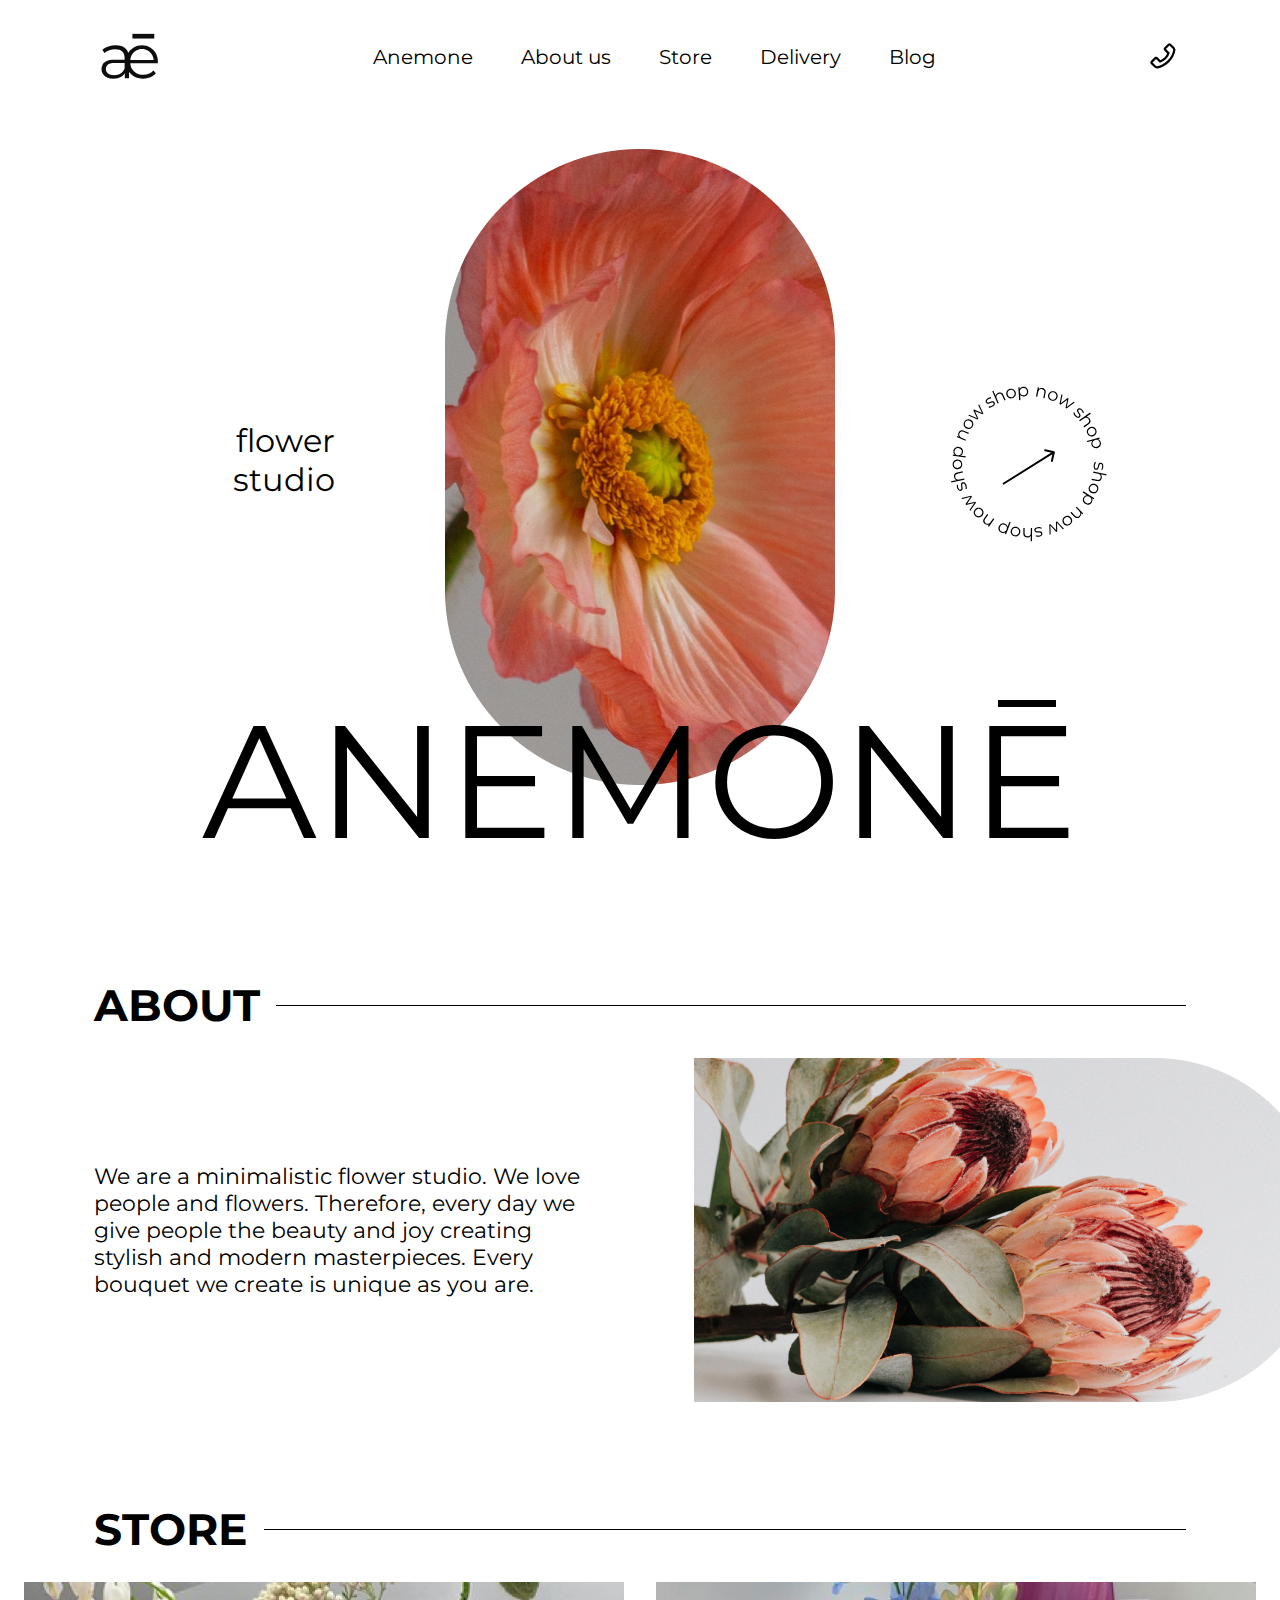
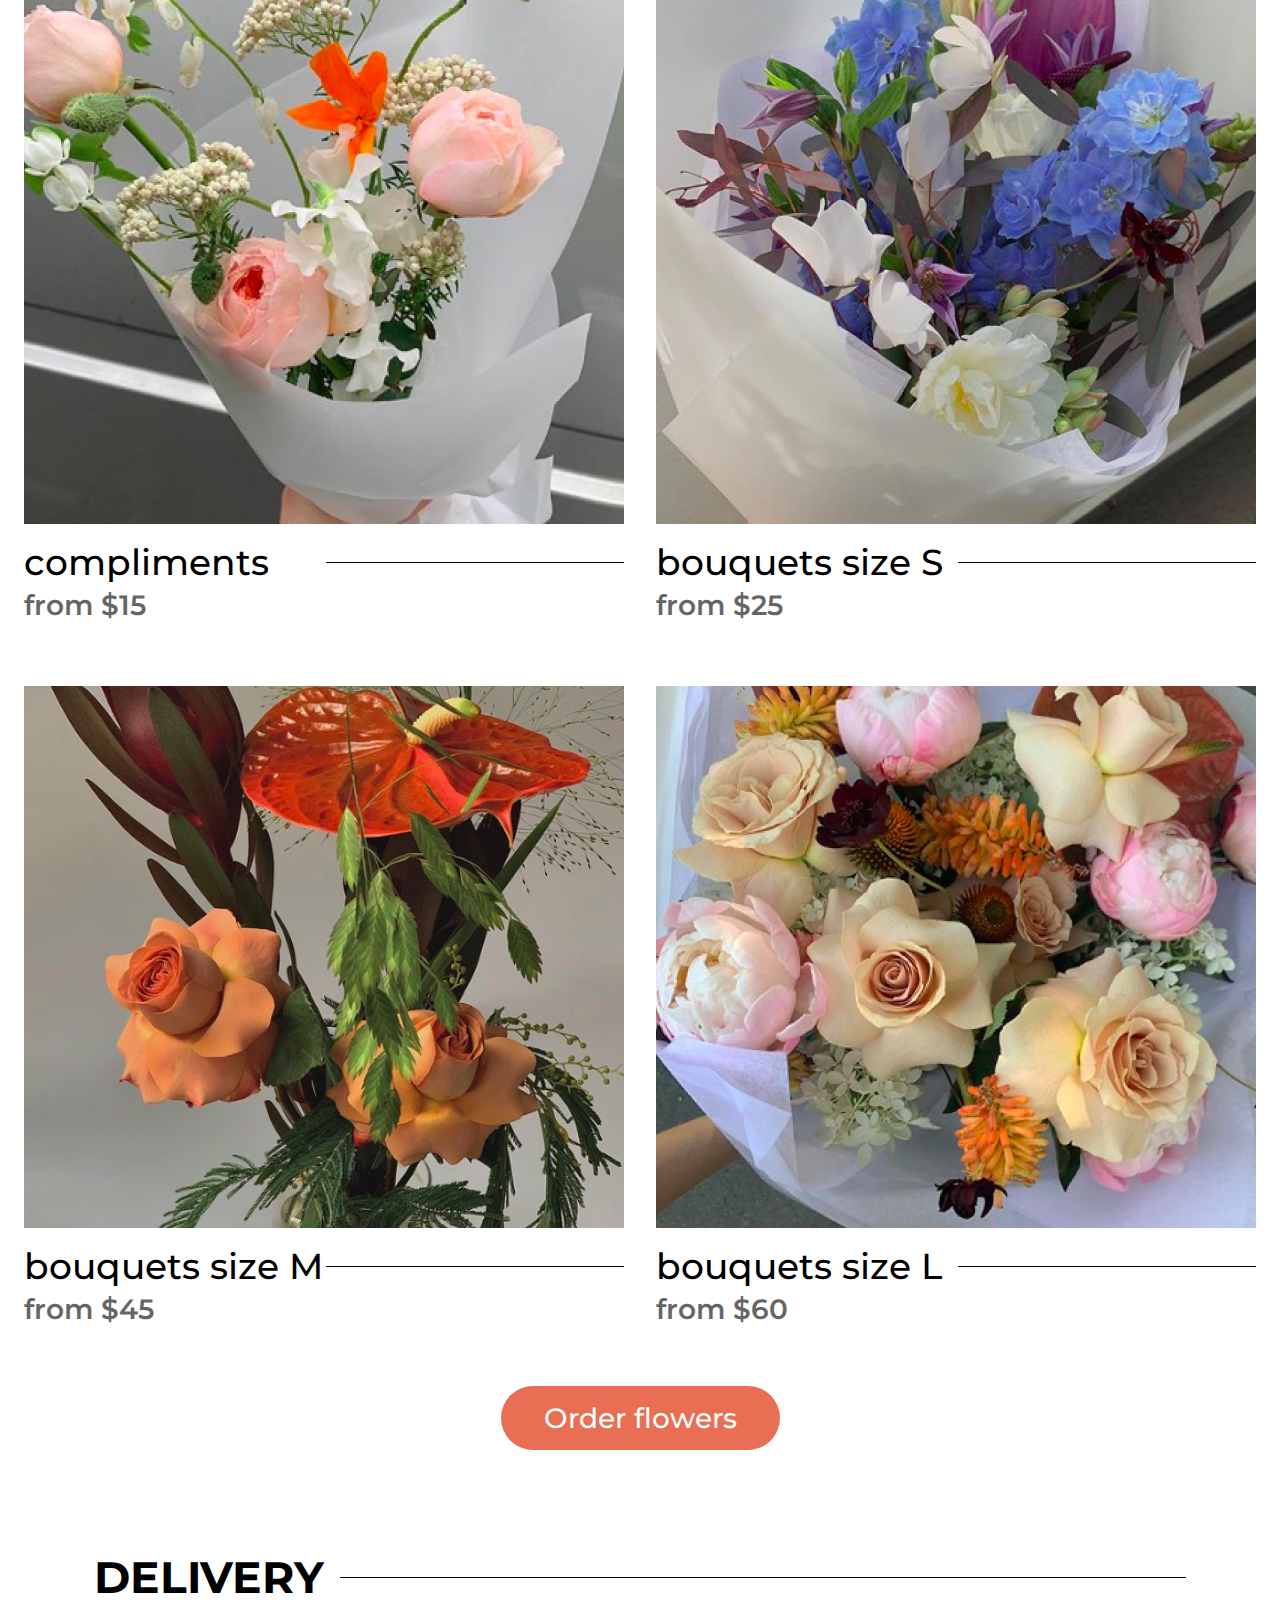
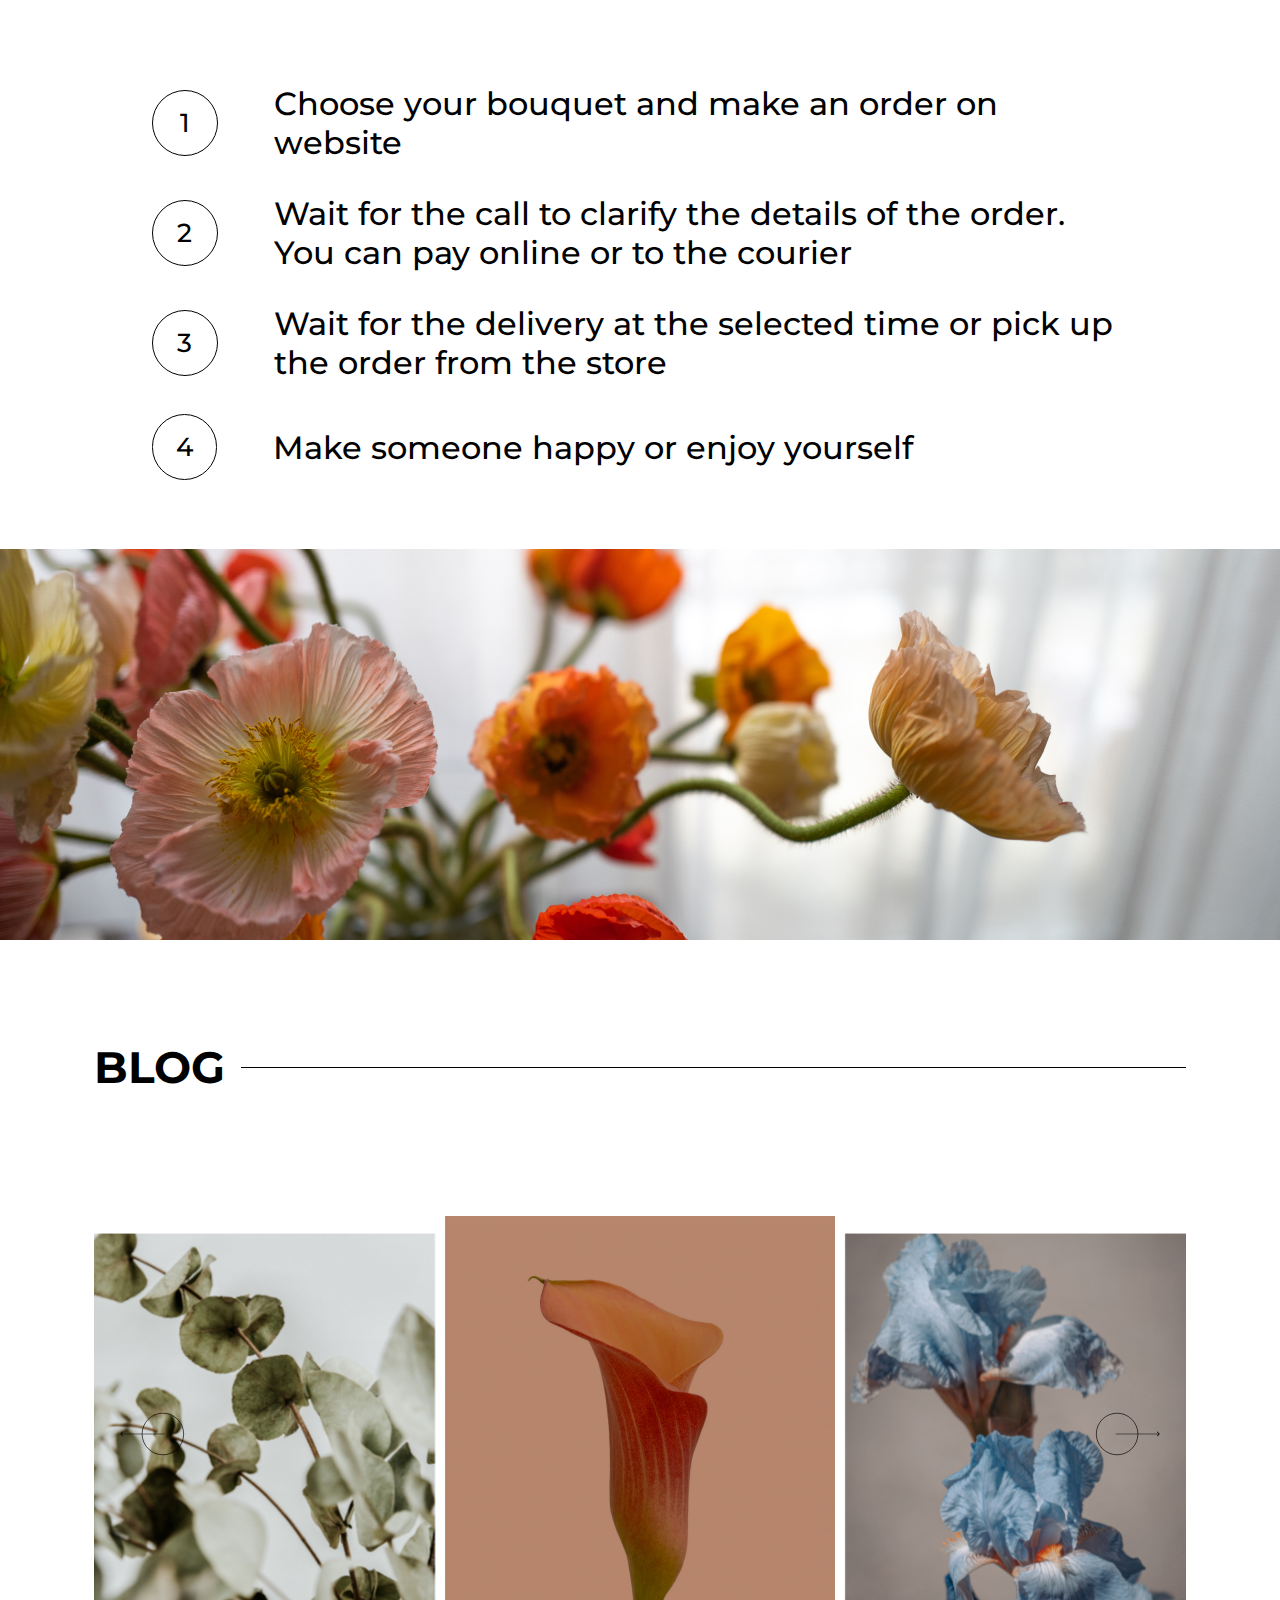
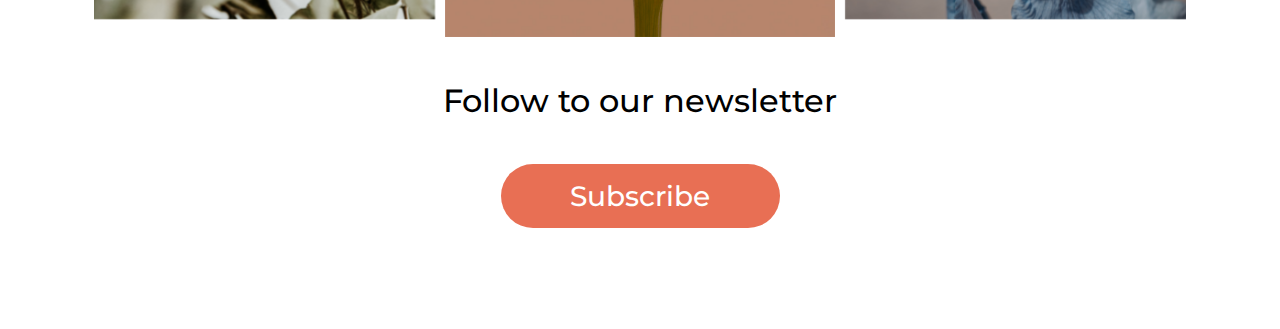
==== index.html @ 15aebacd "bootstrap" ====
<!DOCTYPE html>
<html lang="en">
<head>
    <meta charset="UTF-8">
    <meta name="viewport" content="width=device-width, initial-scale=1.0">
    
    <!-- Шрифти -->
    <link rel="preconnect" href="https://fonts.googleapis.com">
    <link rel="preconnect" href="https://fonts.gstatic.com" crossorigin>
    <link href="https://fonts.googleapis.com/css2?family=Inter:wght@100..900&family=Montserrat:wght@100..900&display=swap" rel="stylesheet">
    
    <!-- Bootstrap -->
    <link href="https://cdn.jsdelivr.net/npm/bootstrap@5.3.3/dist/css/bootstrap.min.css" rel="stylesheet" integrity="sha384-QWTKZyjpPEjISv5WaRU9OFeRpok6YctnYmDr5pNlyT2bRjXh0JMhjY6hW+ALEwIH" crossorigin="anonymous">
    
    <!-- swiper -->
    <link rel="stylesheet" href="https://cdn.jsdelivr.net/npm/swiper@11/swiper-bundle.min.css"/>

    <!-- css -->
    <link rel="stylesheet" href="./src/css/modern-normalize.css">
    <link rel="stylesheet" href="./src/css/style.css">
    
    <title>ANEMONE</title>
</head>
<body>
    <header class="header">
        <div class="container header__inner">
            <a class="logo" href="#">
                <svg class="logo__svg" version="1.1" xmlns="http://www.w3.org/2000/svg" width="72" height="57" viewBox="0 0 32 32">
                    <title>logo</title>
                    <path d="M13.081 28.274v-4.068l-0.105-0.666v-6.803c0-1.566-0.444-2.77-1.333-3.612-0.865-0.842-2.163-1.262-3.893-1.262-1.192 0-2.326 0.199-3.402 0.596s-1.987 0.924-2.735 1.578l-1.122-1.859c0.935-0.795 2.057-1.403 3.367-1.824 1.309-0.444 2.689-0.666 4.138-0.666 2.385 0 4.22 0.596 5.506 1.789 1.309 1.169 1.964 2.957 1.964 5.365v11.432h-2.385zM6.733 28.449c-1.379 0-2.583-0.222-3.612-0.666-1.005-0.468-1.777-1.099-2.315-1.894-0.538-0.818-0.807-1.753-0.807-2.805 0-0.959 0.222-1.824 0.666-2.595 0.468-0.795 1.216-1.426 2.244-1.894 1.052-0.491 2.455-0.736 4.208-0.736h6.347v1.859h-6.277c-1.777 0-3.016 0.316-3.717 0.947-0.678 0.631-1.017 1.414-1.017 2.35 0 1.052 0.409 1.894 1.227 2.525s1.964 0.947 3.437 0.947c1.403 0 2.607-0.316 3.612-0.947 1.029-0.655 1.777-1.59 2.244-2.805l0.561 1.718c-0.468 1.216-1.286 2.186-2.455 2.911-1.146 0.725-2.595 1.087-4.348 1.087z"></path>
                    <path d="M23.39 28.449c-1.917 0-3.6-0.397-5.050-1.192-1.45-0.818-2.583-1.929-3.402-3.332-0.818-1.426-1.227-3.051-1.227-4.875s0.386-3.437 1.157-4.839c0.795-1.403 1.87-2.502 3.226-3.296 1.379-0.818 2.922-1.227 4.629-1.227 1.73 0 3.261 0.397 4.594 1.192 1.356 0.771 2.42 1.87 3.191 3.296 0.771 1.403 1.157 3.028 1.157 4.875 0 0.117-0.012 0.245-0.035 0.386 0 0.117 0 0.245 0 0.386h-16.026v-1.859h14.694l-0.982 0.736c0-1.333-0.292-2.513-0.877-3.542-0.561-1.052-1.333-1.87-2.315-2.455s-2.116-0.877-3.402-0.877c-1.262 0-2.396 0.292-3.402 0.877s-1.788 1.403-2.35 2.455c-0.561 1.052-0.842 2.256-0.842 3.612v0.386c0 1.403 0.304 2.642 0.912 3.717 0.631 1.052 1.496 1.882 2.595 2.49 1.122 0.584 2.396 0.877 3.822 0.877 1.122 0 2.163-0.199 3.121-0.596 0.982-0.397 1.824-1.005 2.525-1.824l1.403 1.613c-0.818 0.982-1.847 1.73-3.086 2.244-1.216 0.514-2.56 0.771-4.033 0.771z"></path>
                    <path d="M29.633 5.918h-12.274v-2.63h12.274v2.63z"></path>
                </svg>   
            </a>
            <nav class="navigation">
                <ul class="menu">
                    <li class="menu__item">
                        <a class="menu__link" href="#anemone">Anemone</a>
                    </li>
                    <li class="menu__item">
                        <a class="menu__link" href="#about">About us</a>
                    </li>
                    <li class="menu__item">
                        <a class="menu__link" href="#store">Store</a>
                    </li>
                    <li class="menu__item">
                        <a class="menu__link" href="#delivery">Delivery</a>
                    </li>
                    <li class="menu__item">
                        <a class="menu__link" href="#blog">Blog</a>
                    </li>
                </ul>
            </nav>
            <button class="header__phone-link" id="open-contact-modal">
                <svg version="1.1" xmlns="http://www.w3.org/2000/svg" width="32" height="32" viewBox="0 0 32 32">
                    <title>tel</title>
                    <path d="M26.332 6.267l-3.347-3.344c-0.409-0.409-0.955-0.638-1.534-0.638s-1.125 0.226-1.534 0.638l-3.605 3.598c-0.409 0.409-0.638 0.958-0.638 1.537 0 0.581 0.226 1.125 0.638 1.537l2.816 2.819c-0.642 1.495-1.563 2.852-2.715 4-1.153 1.16-2.502 2.074-3.998 2.721l-2.816-2.819c-0.409-0.408-0.955-0.638-1.534-0.638-0.285-0.001-0.568 0.055-0.831 0.164s-0.502 0.271-0.703 0.473l-3.608 3.598c-0.409 0.408-0.638 0.958-0.638 1.537 0 0.581 0.226 1.125 0.638 1.537l3.344 3.344c0.698 0.698 1.659 1.097 2.646 1.097 0.204 0 0.402-0.016 0.603-0.050 4.161-0.685 8.291-2.9 11.625-6.232 3.331-3.337 5.544-7.466 6.235-11.63 0.198-1.182-0.198-2.398-1.047-3.249zM25.15 9.143c-0.613 3.705-2.605 7.401-5.607 10.402s-6.694 4.993-10.4 5.606c-0.465 0.078-0.943-0.078-1.282-0.415l-3.284-3.284 3.482-3.485 3.793 3.799 0.679-0.251c2.058-0.757 3.928-1.952 5.478-3.503s2.745-3.42 3.501-5.479l0.251-0.679-3.797-3.793 3.482-3.485 3.284 3.284c0.339 0.339 0.497 0.817 0.418 1.282z"></path>
                </svg>
            </button>
        </div>
    </header>
    
    <main class="main">
        <section class="hero" id="anemone">
            <div class="container hero__content">
                <div class="hero-bg-decoration">
                    <h3 class="hero-bg-decoration__subtitle">flower studio</h3>
                    <svg class="hero-bg-decoration__svg" version="1.1" xmlns="http://www.w3.org/2000/svg" width="166" height="166" viewBox="0 0 32 32">
                        <title>header__btn</title>
                        <path d="M21.177 14.541c0.024-0.104-0.041-0.207-0.144-0.231l-1.69-0.39c-0.104-0.024-0.207 0.041-0.231 0.144s0.041 0.207 0.144 0.231l1.503 0.347-0.347 1.503c-0.024 0.104 0.041 0.207 0.144 0.231s0.207-0.041 0.231-0.144l0.39-1.69zM11.283 20.79l9.809-6.129-0.204-0.327-9.809 6.129 0.204 0.327z"></path>
                        <path d="M28.663 17.119c0.009-0.15 0.038-0.291 0.087-0.422 0.052-0.131 0.112-0.233 0.181-0.306l0.188 0.122c-0.060 0.071-0.114 0.163-0.162 0.276-0.046 0.113-0.072 0.233-0.080 0.36-0.010 0.173 0.009 0.299 0.058 0.379 0.051 0.079 0.122 0.122 0.212 0.127 0.067 0.004 0.12-0.015 0.16-0.057 0.042-0.039 0.074-0.093 0.096-0.161 0.025-0.068 0.047-0.144 0.065-0.229s0.040-0.169 0.063-0.254c0.023-0.082 0.054-0.157 0.093-0.224 0.041-0.067 0.094-0.121 0.159-0.161 0.065-0.038 0.149-0.054 0.253-0.048 0.099 0.006 0.187 0.039 0.262 0.099s0.132 0.144 0.169 0.253c0.040 0.111 0.056 0.244 0.046 0.399-0.007 0.118-0.030 0.235-0.069 0.351-0.037 0.116-0.083 0.211-0.138 0.284l-0.191-0.119c0.060-0.078 0.104-0.162 0.133-0.253 0.031-0.091 0.049-0.183 0.054-0.275 0.009-0.164-0.012-0.287-0.066-0.369-0.051-0.079-0.12-0.122-0.208-0.127-0.069-0.004-0.125 0.014-0.166 0.053-0.042 0.042-0.076 0.096-0.103 0.164-0.025 0.070-0.047 0.147-0.066 0.229-0.019 0.085-0.041 0.168-0.067 0.25-0.024 0.084-0.055 0.16-0.093 0.227-0.037 0.070-0.087 0.124-0.152 0.162-0.063 0.040-0.144 0.058-0.243 0.052-0.106-0.006-0.197-0.042-0.272-0.106-0.073-0.062-0.128-0.151-0.165-0.267-0.035-0.113-0.048-0.25-0.039-0.409z"></path>
                        <path d="M30.209 19.497c-0.031 0.145-0.087 0.265-0.166 0.362-0.078 0.099-0.18 0.167-0.306 0.204-0.127 0.039-0.276 0.040-0.448 0.003l-1.035-0.222 0.052-0.241 1.011 0.217c0.188 0.040 0.339 0.023 0.455-0.051 0.117-0.072 0.194-0.193 0.23-0.362 0.027-0.127 0.025-0.243-0.007-0.349-0.030-0.103-0.088-0.192-0.174-0.264-0.084-0.070-0.194-0.12-0.33-0.149l-0.936-0.201 0.052-0.241 2.517 0.54-0.052 0.241-1.225-0.263 0.102-0.028c0.117 0.084 0.198 0.196 0.244 0.336 0.048 0.14 0.053 0.297 0.017 0.469z"></path>
                        <path d="M27.766 21.145c0.067-0.163 0.163-0.295 0.289-0.395 0.128-0.098 0.271-0.158 0.43-0.18 0.161-0.021 0.325 0.002 0.492 0.071 0.169 0.069 0.302 0.168 0.4 0.295s0.157 0.27 0.177 0.429c0.020 0.158-0.004 0.32-0.071 0.485-0.068 0.167-0.165 0.3-0.291 0.398-0.126 0.101-0.269 0.161-0.427 0.181-0.159 0.022-0.323-0.001-0.492-0.071-0.167-0.068-0.3-0.167-0.4-0.295-0.099-0.125-0.159-0.269-0.18-0.43-0.019-0.16 0.005-0.323 0.072-0.488zM27.969 21.228c-0.050 0.122-0.067 0.241-0.053 0.357 0.017 0.117 0.064 0.222 0.14 0.316 0.078 0.097 0.182 0.172 0.312 0.226 0.133 0.054 0.26 0.074 0.381 0.059 0.12-0.013 0.227-0.056 0.319-0.128 0.094-0.071 0.166-0.167 0.215-0.287s0.065-0.238 0.048-0.355c-0.015-0.116-0.060-0.222-0.136-0.318s-0.18-0.171-0.312-0.226c-0.131-0.054-0.258-0.073-0.381-0.059-0.121 0.015-0.229 0.059-0.323 0.13-0.092 0.072-0.162 0.167-0.21 0.285z"></path>
                        <path d="M26.715 23.19c0.084-0.133 0.19-0.234 0.319-0.303 0.131-0.068 0.274-0.098 0.43-0.090 0.157 0.011 0.32 0.070 0.488 0.176s0.29 0.227 0.366 0.362c0.078 0.137 0.113 0.278 0.106 0.424s-0.053 0.286-0.139 0.421c-0.093 0.147-0.209 0.257-0.348 0.33-0.139 0.077-0.289 0.11-0.45 0.102-0.159-0.008-0.316-0.060-0.471-0.158-0.157-0.099-0.272-0.218-0.348-0.359s-0.109-0.291-0.102-0.45c0.006-0.157 0.056-0.31 0.148-0.456zM26.662 22.045l2.11 1.331-0.126 0.2-0.464-0.293-0.295-0.215-0.33-0.167-1.027-0.648 0.132-0.208zM26.909 23.292c-0.069 0.11-0.106 0.223-0.112 0.34-0.003 0.118 0.024 0.231 0.082 0.339 0.060 0.109 0.149 0.201 0.269 0.276s0.24 0.116 0.362 0.122 0.236-0.018 0.341-0.072c0.105-0.054 0.192-0.136 0.261-0.245s0.106-0.224 0.111-0.344c0.003-0.118-0.024-0.231-0.082-0.339-0.059-0.106-0.148-0.196-0.268-0.272s-0.24-0.117-0.363-0.127c-0.122-0.006-0.236 0.018-0.341 0.072-0.104 0.057-0.191 0.141-0.26 0.25z"></path>
                        <path d="M25.988 26.966c-0.107 0.102-0.221 0.17-0.342 0.205-0.12 0.038-0.243 0.036-0.368-0.004-0.127-0.039-0.25-0.123-0.372-0.25l-0.729-0.767 0.178-0.17 0.712 0.749c0.132 0.139 0.267 0.21 0.404 0.214 0.137 0.007 0.269-0.050 0.395-0.169 0.094-0.089 0.158-0.187 0.191-0.292 0.034-0.102 0.036-0.208 0.006-0.317-0.030-0.105-0.093-0.208-0.188-0.309l-0.66-0.694 0.178-0.17 1.255 1.32-0.171 0.163-0.344-0.362 0.092 0.041c0.049 0.136 0.053 0.274 0.012 0.415-0.040 0.143-0.123 0.275-0.251 0.396z"></path>
                        <path d="M23.062 26.937c0.146-0.098 0.3-0.153 0.461-0.166 0.16-0.010 0.313 0.021 0.457 0.091 0.146 0.072 0.269 0.184 0.369 0.334 0.102 0.152 0.157 0.308 0.167 0.469s-0.021 0.312-0.093 0.454-0.182 0.263-0.33 0.362c-0.15 0.1-0.305 0.156-0.464 0.168-0.161 0.013-0.313-0.017-0.455-0.088-0.144-0.071-0.267-0.182-0.369-0.334-0.1-0.15-0.156-0.306-0.167-0.469-0.012-0.159 0.019-0.312 0.091-0.457 0.074-0.144 0.185-0.265 0.333-0.364zM23.183 27.119c-0.11 0.073-0.191 0.162-0.243 0.267-0.051 0.107-0.072 0.22-0.061 0.341 0.010 0.124 0.055 0.244 0.133 0.362 0.080 0.119 0.174 0.206 0.283 0.262 0.107 0.056 0.219 0.080 0.336 0.072 0.118-0.006 0.231-0.046 0.339-0.118s0.187-0.161 0.238-0.268c0.053-0.105 0.074-0.218 0.065-0.34s-0.053-0.242-0.133-0.362c-0.078-0.117-0.173-0.205-0.283-0.262-0.109-0.055-0.223-0.079-0.341-0.073-0.117 0.008-0.228 0.048-0.334 0.119z"></path>
                        <path d="M21.597 27.832l1.332 1.42-0.218 0.090-1.224-1.322 0.099-0.041 0.054 1.807-0.195 0.081-1.234-1.318 0.099-0.041 0.060 1.804-0.208 0.086-0.059-1.947 0.215-0.089 1.172 1.235-0.067 0.028-0.041-1.703 0.215-0.089z"></path>
                        <path d="M17.898 28.942c0.149-0.022 0.293-0.022 0.431-0.001 0.139 0.024 0.251 0.062 0.336 0.115l-0.082 0.209c-0.081-0.044-0.182-0.078-0.303-0.103-0.12-0.022-0.243-0.024-0.369-0.005-0.172 0.025-0.291 0.070-0.359 0.134-0.067 0.066-0.095 0.144-0.081 0.233 0.010 0.067 0.039 0.115 0.088 0.145 0.047 0.033 0.106 0.053 0.177 0.061 0.072 0.010 0.151 0.016 0.238 0.018s0.174 0.005 0.261 0.011c0.085 0.006 0.165 0.021 0.238 0.046 0.074 0.026 0.137 0.067 0.19 0.123 0.050 0.056 0.083 0.135 0.098 0.238 0.015 0.098 0 0.19-0.043 0.276s-0.115 0.158-0.213 0.217c-0.101 0.062-0.228 0.104-0.381 0.126-0.117 0.017-0.236 0.018-0.357 0.003-0.121-0.013-0.223-0.038-0.306-0.078l0.078-0.211c0.088 0.043 0.18 0.069 0.275 0.079 0.095 0.012 0.189 0.011 0.28-0.003 0.163-0.024 0.278-0.070 0.348-0.139 0.067-0.066 0.095-0.143 0.082-0.23-0.010-0.069-0.039-0.119-0.086-0.152-0.049-0.032-0.11-0.055-0.182-0.068-0.074-0.010-0.153-0.016-0.238-0.018-0.087-0.001-0.173-0.006-0.258-0.015-0.087-0.006-0.168-0.021-0.242-0.045-0.076-0.022-0.139-0.060-0.189-0.116-0.052-0.053-0.086-0.129-0.1-0.227-0.016-0.105 0.001-0.201 0.049-0.288 0.046-0.084 0.122-0.156 0.228-0.216 0.104-0.057 0.235-0.098 0.393-0.121z"></path>
                        <path d="M15.845 30.938c-0.148-0.001-0.277-0.031-0.388-0.090-0.113-0.056-0.2-0.143-0.262-0.259-0.064-0.116-0.095-0.262-0.094-0.438l0.008-1.058 0.246 0.002-0.008 1.034c-0.001 0.192 0.046 0.337 0.142 0.435 0.094 0.1 0.228 0.151 0.401 0.152 0.13 0.001 0.243-0.025 0.341-0.077 0.095-0.050 0.17-0.125 0.224-0.224 0.052-0.097 0.078-0.215 0.079-0.353l0.007-0.958 0.246 0.002-0.020 2.574-0.246-0.002 0.010-1.252 0.048 0.094c-0.059 0.131-0.152 0.234-0.28 0.306-0.128 0.075-0.28 0.112-0.455 0.111z"></path>
                        <path d="M13.76 28.885c0.173 0.032 0.322 0.099 0.446 0.201 0.122 0.105 0.21 0.232 0.265 0.384 0.054 0.153 0.065 0.319 0.033 0.496-0.033 0.18-0.102 0.331-0.206 0.453s-0.232 0.209-0.383 0.262c-0.151 0.052-0.314 0.063-0.489 0.031-0.177-0.033-0.327-0.1-0.45-0.202-0.125-0.103-0.213-0.229-0.266-0.38-0.055-0.151-0.066-0.317-0.033-0.496 0.032-0.178 0.101-0.328 0.206-0.453 0.102-0.122 0.23-0.211 0.384-0.265 0.153-0.052 0.317-0.062 0.492-0.030zM13.72 29.1c-0.13-0.024-0.25-0.016-0.36 0.022-0.111 0.041-0.204 0.108-0.28 0.203-0.079 0.096-0.131 0.214-0.156 0.353-0.026 0.141-0.019 0.269 0.021 0.385 0.038 0.115 0.101 0.21 0.191 0.285 0.089 0.077 0.198 0.128 0.325 0.151s0.247 0.014 0.358-0.026c0.111-0.039 0.205-0.105 0.283-0.199s0.13-0.211 0.156-0.352c0.025-0.139 0.018-0.267-0.021-0.385-0.040-0.115-0.105-0.212-0.194-0.29-0.090-0.075-0.197-0.124-0.322-0.147z"></path>
                        <path d="M11.543 28.277c0.147 0.055 0.268 0.138 0.363 0.249 0.094 0.114 0.152 0.248 0.176 0.402 0.021 0.156-0.003 0.327-0.072 0.514s-0.162 0.331-0.279 0.433c-0.118 0.104-0.249 0.168-0.393 0.191s-0.291 0.007-0.441-0.049c-0.163-0.060-0.294-0.151-0.395-0.272-0.104-0.12-0.168-0.259-0.192-0.419-0.025-0.157-0.006-0.322 0.057-0.493 0.064-0.174 0.158-0.312 0.28-0.414s0.262-0.167 0.419-0.192c0.155-0.026 0.314-0.009 0.477 0.051zM12.653 27.989l-0.868 2.339-0.221-0.082 0.191-0.514 0.149-0.333 0.095-0.357 0.422-1.139 0.231 0.086zM11.484 28.488c-0.121-0.045-0.24-0.058-0.355-0.040-0.116 0.021-0.221 0.071-0.315 0.15-0.094 0.081-0.166 0.188-0.215 0.32s-0.064 0.259-0.045 0.38 0.066 0.227 0.141 0.319c0.075 0.092 0.172 0.16 0.294 0.205s0.241 0.057 0.36 0.037c0.116-0.021 0.221-0.071 0.315-0.15 0.091-0.080 0.161-0.186 0.21-0.318s0.065-0.259 0.049-0.381c-0.019-0.121-0.066-0.227-0.141-0.319-0.077-0.090-0.177-0.158-0.298-0.203z"></path>
                        <path d="M7.697 28.335c-0.122-0.084-0.212-0.182-0.27-0.293-0.061-0.11-0.085-0.231-0.070-0.361 0.013-0.132 0.069-0.27 0.17-0.414l0.604-0.869 0.202 0.141-0.59 0.849c-0.109 0.158-0.152 0.304-0.128 0.439 0.021 0.136 0.103 0.253 0.246 0.352 0.106 0.074 0.215 0.117 0.325 0.128 0.107 0.012 0.211-0.007 0.311-0.059 0.097-0.051 0.185-0.133 0.265-0.247l0.546-0.787 0.202 0.141-1.039 1.496-0.194-0.135 0.285-0.41-0.022 0.099c-0.123 0.075-0.257 0.107-0.404 0.095-0.148-0.010-0.294-0.065-0.439-0.165z"></path>
                        <path d="M7.135 25.469c0.125 0.123 0.21 0.263 0.256 0.418 0.042 0.155 0.043 0.311 0.003 0.466-0.041 0.157-0.125 0.3-0.252 0.429-0.128 0.13-0.27 0.216-0.425 0.258s-0.31 0.042-0.464 0.001c-0.154-0.041-0.295-0.125-0.421-0.25-0.129-0.127-0.215-0.267-0.258-0.42-0.045-0.155-0.047-0.31-0.006-0.464 0.040-0.156 0.124-0.299 0.252-0.429 0.127-0.128 0.268-0.215 0.425-0.258 0.153-0.044 0.309-0.045 0.466-0.003 0.156 0.043 0.297 0.127 0.424 0.252zM6.982 25.624c-0.094-0.093-0.197-0.154-0.311-0.184-0.115-0.029-0.23-0.025-0.346 0.010-0.119 0.035-0.228 0.103-0.327 0.204-0.101 0.102-0.167 0.212-0.199 0.33-0.034 0.116-0.034 0.231-0.002 0.344 0.030 0.114 0.092 0.217 0.184 0.308s0.196 0.151 0.311 0.179c0.113 0.030 0.228 0.029 0.346-0.005s0.227-0.101 0.327-0.204c0.099-0.101 0.165-0.211 0.199-0.33 0.032-0.118 0.033-0.234 0.002-0.349-0.032-0.113-0.093-0.214-0.184-0.303z"></path>
                        <path d="M5.965 24.224l-1.116 1.595-0.133-0.195 1.043-1.469 0.061 0.089-1.757 0.424-0.119-0.175 1.037-1.478 0.061 0.089-1.753 0.43-0.127-0.186 1.894-0.458 0.131 0.192-0.967 1.401-0.041-0.060 1.659-0.39 0.131 0.192z"></path>
                        <path d="M4.116 20.836c0.052 0.141 0.082 0.281 0.090 0.422 0.005 0.141-0.009 0.259-0.043 0.353l-0.221-0.037c0.026-0.089 0.039-0.195 0.038-0.317-0.003-0.122-0.027-0.243-0.071-0.362-0.060-0.163-0.129-0.27-0.205-0.323-0.079-0.052-0.16-0.063-0.245-0.031-0.063 0.023-0.104 0.062-0.123 0.116-0.022 0.053-0.030 0.115-0.023 0.186 0.005 0.072 0.015 0.151 0.032 0.236s0.031 0.171 0.044 0.258c0.012 0.084 0.013 0.165 0.005 0.242-0.011 0.078-0.037 0.148-0.081 0.211-0.044 0.061-0.115 0.109-0.212 0.145-0.093 0.035-0.186 0.040-0.279 0.015s-0.179-0.079-0.257-0.164c-0.081-0.086-0.149-0.201-0.203-0.347-0.041-0.111-0.067-0.227-0.078-0.349-0.013-0.121-0.009-0.226 0.012-0.316l0.223 0.032c-0.024 0.095-0.031 0.19-0.020 0.285 0.008 0.096 0.029 0.187 0.061 0.274 0.057 0.154 0.126 0.258 0.208 0.312 0.079 0.052 0.159 0.063 0.242 0.033 0.065-0.024 0.109-0.063 0.131-0.115 0.022-0.055 0.031-0.119 0.029-0.192-0.005-0.075-0.016-0.153-0.032-0.236-0.017-0.085-0.030-0.17-0.039-0.256-0.012-0.087-0.014-0.168-0.006-0.246 0.005-0.079 0.030-0.148 0.074-0.209 0.041-0.062 0.108-0.11 0.202-0.145 0.1-0.037 0.197-0.041 0.292-0.012 0.092 0.028 0.178 0.087 0.259 0.178 0.078 0.090 0.144 0.209 0.2 0.359z"></path>
                        <path d="M1.749 19.281c-0.029-0.145-0.027-0.278 0.008-0.398 0.032-0.122 0.098-0.225 0.199-0.309 0.101-0.086 0.237-0.147 0.409-0.182l1.037-0.21 0.049 0.241-1.013 0.205c-0.188 0.038-0.32 0.114-0.396 0.229-0.079 0.113-0.101 0.254-0.066 0.424 0.026 0.127 0.074 0.233 0.146 0.317 0.069 0.083 0.157 0.141 0.265 0.173 0.105 0.031 0.226 0.032 0.362 0.005l0.939-0.19 0.049 0.242-2.523 0.511-0.049-0.242 1.228-0.249-0.082 0.066c-0.141-0.031-0.26-0.101-0.358-0.211-0.1-0.11-0.168-0.25-0.203-0.423z"></path>
                        <path d="M3.326 16.821c0.005 0.176-0.030 0.335-0.105 0.478-0.077 0.141-0.184 0.254-0.321 0.338-0.139 0.085-0.298 0.13-0.479 0.134-0.183 0.005-0.344-0.031-0.485-0.108s-0.253-0.184-0.335-0.321c-0.082-0.137-0.126-0.294-0.131-0.472-0.005-0.18 0.030-0.341 0.105-0.482 0.075-0.143 0.181-0.256 0.317-0.338 0.137-0.085 0.296-0.129 0.479-0.134 0.18-0.005 0.342 0.031 0.485 0.108 0.141 0.075 0.254 0.182 0.338 0.321 0.082 0.139 0.126 0.297 0.131 0.476zM3.108 16.827c-0.004-0.132-0.036-0.248-0.096-0.348-0.063-0.1-0.148-0.178-0.256-0.233-0.11-0.057-0.236-0.084-0.377-0.080-0.143 0.004-0.267 0.037-0.372 0.1-0.105 0.061-0.185 0.143-0.24 0.246-0.057 0.103-0.084 0.22-0.081 0.349s0.037 0.244 0.1 0.344c0.061 0.1 0.145 0.179 0.253 0.236s0.234 0.084 0.377 0.080c0.141-0.004 0.265-0.037 0.372-0.1 0.105-0.063 0.186-0.146 0.243-0.25 0.055-0.103 0.081-0.219 0.077-0.346z"></path>
                        <path d="M3.46 14.509c-0.023 0.156-0.079 0.291-0.169 0.407-0.092 0.115-0.211 0.2-0.357 0.256-0.148 0.053-0.321 0.065-0.517 0.036s-0.357-0.090-0.482-0.183c-0.127-0.093-0.216-0.208-0.268-0.345s-0.067-0.283-0.044-0.441c0.025-0.172 0.087-0.319 0.185-0.443 0.096-0.126 0.219-0.218 0.37-0.275 0.149-0.058 0.314-0.073 0.494-0.046 0.183 0.027 0.338 0.089 0.463 0.187s0.217 0.221 0.275 0.37c0.058 0.146 0.074 0.306 0.049 0.477zM3.972 15.535l-2.468-0.363 0.034-0.233 0.542 0.080 0.357 0.077 0.369 0.019 1.201 0.177-0.036 0.244zM3.242 14.494c0.019-0.128 0.007-0.247-0.035-0.356-0.045-0.109-0.115-0.202-0.212-0.277-0.099-0.075-0.218-0.123-0.358-0.144s-0.266-0.009-0.381 0.035c-0.114 0.044-0.208 0.112-0.283 0.204s-0.121 0.202-0.14 0.33c-0.019 0.128-0.006 0.248 0.038 0.36 0.045 0.109 0.115 0.202 0.212 0.277 0.097 0.073 0.215 0.119 0.355 0.14s0.267 0.010 0.383-0.031c0.114-0.044 0.208-0.112 0.283-0.204 0.072-0.095 0.118-0.206 0.137-0.334z"></path>
                        <path d="M2.613 10.728c0.058-0.136 0.135-0.244 0.231-0.324 0.095-0.083 0.208-0.13 0.339-0.143 0.132-0.015 0.279 0.012 0.441 0.081l0.975 0.412-0.096 0.227-0.952-0.403c-0.177-0.075-0.329-0.086-0.456-0.035-0.129 0.049-0.227 0.153-0.294 0.313-0.050 0.119-0.070 0.234-0.059 0.344 0.010 0.107 0.050 0.205 0.121 0.292 0.070 0.085 0.168 0.154 0.296 0.208l0.882 0.373-0.096 0.227-1.678-0.71 0.092-0.217 0.46 0.195-0.101-0.001c-0.099-0.105-0.158-0.23-0.176-0.376-0.021-0.147 0.003-0.301 0.072-0.463z"></path>
                        <path d="M5.302 9.592c-0.095 0.148-0.215 0.259-0.357 0.335-0.143 0.073-0.295 0.105-0.456 0.098-0.162-0.009-0.319-0.062-0.471-0.16-0.153-0.099-0.267-0.22-0.339-0.364s-0.104-0.295-0.095-0.454c0.009-0.159 0.062-0.314 0.159-0.463 0.098-0.152 0.218-0.264 0.359-0.338 0.143-0.076 0.294-0.109 0.453-0.1 0.161 0.007 0.318 0.061 0.471 0.16 0.152 0.098 0.265 0.219 0.339 0.364 0.074 0.141 0.106 0.293 0.098 0.456-0.011 0.161-0.064 0.317-0.161 0.466zM5.119 9.473c0.072-0.111 0.111-0.225 0.117-0.341 0.005-0.118-0.022-0.23-0.080-0.337-0.059-0.11-0.147-0.203-0.266-0.279-0.12-0.078-0.242-0.12-0.364-0.128-0.121-0.009-0.233 0.013-0.337 0.067-0.106 0.053-0.194 0.134-0.264 0.242s-0.108 0.222-0.113 0.34c-0.007 0.117 0.018 0.229 0.075 0.338s0.145 0.201 0.266 0.279c0.119 0.077 0.24 0.119 0.364 0.128 0.122 0.007 0.236-0.016 0.342-0.068 0.104-0.054 0.19-0.135 0.259-0.241z"></path>
                        <path d="M6.277 8.194l-1.788-0.77 0.164-0.17 1.65 0.723-0.075 0.077-0.771-1.635 0.147-0.152 1.657 0.716-0.075 0.077-0.776-1.63 0.157-0.162 0.832 1.761-0.161 0.167-1.568-0.663 0.051-0.052 0.718 1.545-0.161 0.167z"></path>
                        <path d="M9.187 5.707c-0.127 0.080-0.259 0.139-0.394 0.175-0.137 0.034-0.255 0.045-0.354 0.031l-0.010-0.224c0.092 0.007 0.198-0.002 0.318-0.029 0.119-0.028 0.232-0.077 0.34-0.145 0.147-0.093 0.238-0.182 0.274-0.267 0.035-0.088 0.028-0.17-0.020-0.246-0.036-0.057-0.082-0.089-0.139-0.097-0.056-0.011-0.119-0.006-0.187 0.016-0.070 0.019-0.145 0.046-0.224 0.080s-0.161 0.066-0.243 0.096c-0.080 0.029-0.159 0.047-0.236 0.055-0.078 0.006-0.153-0.006-0.223-0.035-0.069-0.031-0.131-0.090-0.186-0.178-0.053-0.084-0.077-0.174-0.072-0.27s0.041-0.191 0.107-0.285c0.067-0.097 0.166-0.187 0.298-0.27 0.1-0.063 0.208-0.112 0.325-0.148 0.116-0.038 0.22-0.055 0.311-0.053l0.015 0.225c-0.098-0.004-0.192 0.009-0.283 0.039-0.092 0.028-0.177 0.066-0.255 0.116-0.139 0.088-0.226 0.177-0.262 0.268-0.035 0.088-0.029 0.169 0.018 0.243 0.037 0.059 0.084 0.094 0.14 0.105 0.058 0.010 0.123 0.006 0.194-0.011 0.072-0.021 0.147-0.047 0.224-0.080 0.080-0.034 0.16-0.064 0.242-0.091 0.082-0.030 0.162-0.049 0.239-0.057 0.078-0.011 0.151-0.001 0.22 0.030 0.069 0.027 0.13 0.083 0.184 0.167 0.057 0.090 0.081 0.184 0.072 0.283-0.008 0.095-0.048 0.192-0.121 0.29-0.072 0.094-0.175 0.184-0.31 0.269z"></path>
                        <path d="M10.256 3.046c0.136-0.059 0.266-0.083 0.391-0.074 0.126 0.006 0.241 0.050 0.344 0.131 0.105 0.080 0.193 0.201 0.263 0.363l0.42 0.972-0.226 0.098-0.41-0.949c-0.076-0.176-0.178-0.29-0.306-0.34-0.127-0.054-0.269-0.046-0.429 0.023-0.119 0.051-0.212 0.121-0.281 0.208-0.067 0.084-0.105 0.183-0.114 0.295-0.008 0.109 0.015 0.228 0.070 0.355l0.38 0.879-0.226 0.098-1.021-2.364 0.226-0.098 0.497 1.15-0.082-0.067c0.001-0.144 0.045-0.275 0.132-0.394 0.087-0.121 0.211-0.216 0.372-0.285z"></path>
                        <path d="M12.951 4.092c-0.171 0.041-0.334 0.039-0.49-0.004-0.154-0.047-0.286-0.128-0.397-0.244-0.112-0.118-0.188-0.265-0.23-0.441-0.042-0.178-0.040-0.344 0.006-0.497s0.128-0.285 0.245-0.394c0.117-0.109 0.262-0.184 0.435-0.225 0.176-0.042 0.34-0.041 0.493 0.004 0.155 0.044 0.288 0.124 0.396 0.241 0.111 0.116 0.188 0.263 0.23 0.441 0.042 0.176 0.040 0.341-0.006 0.497-0.044 0.153-0.126 0.286-0.244 0.397-0.119 0.109-0.265 0.185-0.438 0.226zM12.9 3.88c0.128-0.031 0.235-0.086 0.321-0.166 0.085-0.082 0.143-0.182 0.175-0.299 0.033-0.12 0.034-0.248 0.001-0.385-0.033-0.139-0.092-0.254-0.175-0.344-0.081-0.090-0.178-0.151-0.29-0.184-0.113-0.035-0.232-0.037-0.358-0.007s-0.232 0.086-0.317 0.168c-0.086 0.080-0.145 0.179-0.179 0.296s-0.034 0.246-0.001 0.385c0.033 0.137 0.091 0.252 0.175 0.344 0.083 0.090 0.181 0.152 0.294 0.187 0.112 0.033 0.231 0.034 0.354 0.005z"></path>
                        <path d="M15.192 3.749c-0.157 0.010-0.301-0.017-0.433-0.081-0.132-0.066-0.24-0.165-0.324-0.296-0.082-0.134-0.13-0.3-0.142-0.499s0.014-0.368 0.080-0.509c0.065-0.143 0.159-0.254 0.282-0.334s0.264-0.124 0.423-0.134c0.173-0.011 0.33 0.019 0.471 0.089 0.143 0.068 0.258 0.169 0.346 0.305 0.087 0.134 0.136 0.292 0.147 0.474 0.011 0.185-0.018 0.349-0.088 0.492s-0.172 0.259-0.305 0.346c-0.131 0.087-0.284 0.136-0.457 0.146zM14.294 4.461l-0.154-2.49 0.236-0.015 0.034 0.547-0.002 0.365 0.057 0.365 0.075 1.212-0.246 0.015zM15.161 3.532c0.129-0.008 0.243-0.044 0.341-0.108 0.098-0.066 0.174-0.154 0.227-0.264 0.053-0.112 0.076-0.239 0.067-0.38s-0.046-0.263-0.113-0.365c-0.067-0.103-0.153-0.181-0.258-0.234s-0.223-0.077-0.352-0.069c-0.129 0.008-0.244 0.045-0.344 0.112-0.098 0.066-0.174 0.154-0.227 0.264-0.051 0.11-0.072 0.235-0.064 0.376s0.045 0.264 0.11 0.369c0.067 0.103 0.153 0.181 0.258 0.234 0.107 0.051 0.226 0.073 0.355 0.065z"></path>
                        <path d="M18.801 2.137c0.145 0.028 0.267 0.081 0.365 0.159 0.101 0.076 0.171 0.177 0.21 0.302 0.041 0.126 0.046 0.275 0.012 0.448l-0.202 1.039-0.242-0.047 0.198-1.015c0.037-0.188 0.017-0.34-0.060-0.454-0.074-0.116-0.196-0.19-0.367-0.223-0.127-0.025-0.244-0.020-0.349 0.013-0.103 0.032-0.19 0.091-0.261 0.179-0.069 0.086-0.116 0.197-0.143 0.333l-0.183 0.94-0.242-0.047 0.348-1.788 0.232 0.045-0.096 0.49-0.020-0.099c0.082-0.118 0.192-0.202 0.331-0.25 0.14-0.051 0.296-0.059 0.468-0.026z"></path>
                        <path d="M20.456 4.527c-0.164-0.063-0.298-0.156-0.402-0.28-0.101-0.125-0.164-0.267-0.19-0.426-0.025-0.161-0.005-0.325 0.060-0.494 0.065-0.171 0.161-0.306 0.286-0.407s0.267-0.163 0.424-0.186c0.158-0.024 0.32-0.004 0.486 0.060 0.168 0.065 0.303 0.159 0.405 0.282 0.104 0.124 0.167 0.265 0.191 0.423 0.026 0.159 0.006 0.323-0.060 0.494-0.065 0.168-0.16 0.304-0.286 0.407-0.123 0.101-0.265 0.165-0.426 0.19-0.16 0.023-0.323 0.002-0.489-0.061zM20.535 4.323c0.123 0.047 0.242 0.062 0.358 0.045 0.117-0.020 0.221-0.069 0.313-0.147 0.095-0.080 0.168-0.186 0.219-0.318 0.051-0.134 0.068-0.261 0.050-0.382-0.016-0.12-0.061-0.225-0.135-0.316-0.073-0.093-0.171-0.162-0.292-0.209s-0.24-0.060-0.356-0.040c-0.116 0.018-0.221 0.065-0.315 0.143s-0.167 0.184-0.218 0.318c-0.051 0.132-0.067 0.259-0.050 0.382 0.018 0.121 0.064 0.228 0.137 0.32 0.074 0.090 0.171 0.158 0.29 0.204z"></path>
                        <path d="M22.066 5.214l0.391-1.907 0.2 0.126-0.374 1.762-0.091-0.057 1.445-1.086 0.179 0.113-0.365 1.768-0.091-0.057 1.439-1.090 0.191 0.12-1.556 1.172-0.197-0.124 0.332-1.67 0.062 0.039-1.368 1.016-0.197-0.124z"></path>
                        <path d="M25.095 7.565c-0.104-0.108-0.188-0.225-0.251-0.351-0.061-0.127-0.095-0.241-0.102-0.34l0.217-0.055c0.012 0.092 0.042 0.194 0.093 0.306 0.052 0.111 0.122 0.212 0.21 0.303 0.12 0.125 0.226 0.196 0.318 0.214 0.093 0.016 0.172-0.007 0.237-0.069 0.048-0.047 0.070-0.098 0.067-0.156-0.001-0.057-0.018-0.117-0.053-0.18-0.033-0.064-0.075-0.132-0.124-0.203s-0.097-0.144-0.143-0.219c-0.044-0.073-0.078-0.146-0.101-0.22-0.022-0.076-0.025-0.151-0.011-0.226 0.016-0.073 0.061-0.146 0.136-0.218 0.072-0.069 0.155-0.111 0.25-0.125s0.195 0.001 0.301 0.047c0.109 0.046 0.217 0.125 0.324 0.237 0.082 0.085 0.152 0.181 0.211 0.288 0.060 0.106 0.099 0.204 0.115 0.294l-0.217 0.060c-0.016-0.097-0.048-0.187-0.096-0.269-0.046-0.084-0.101-0.16-0.165-0.226-0.114-0.118-0.219-0.186-0.315-0.202-0.093-0.016-0.171 0.006-0.234 0.067-0.050 0.048-0.075 0.101-0.074 0.158 0.002 0.059 0.019 0.121 0.051 0.187 0.035 0.066 0.076 0.134 0.124 0.203 0.050 0.071 0.096 0.144 0.138 0.218 0.046 0.074 0.081 0.149 0.104 0.223 0.027 0.074 0.032 0.148 0.016 0.221-0.013 0.073-0.055 0.145-0.126 0.214-0.077 0.074-0.164 0.116-0.263 0.128-0.095 0.011-0.198-0.008-0.308-0.060-0.107-0.051-0.216-0.134-0.327-0.249z"></path>
                        <path d="M27.897 8.046c0.085 0.121 0.136 0.243 0.153 0.368 0.020 0.125 0.001 0.246-0.058 0.363-0.057 0.12-0.157 0.23-0.301 0.331l-0.865 0.61-0.142-0.201 0.845-0.596c0.157-0.111 0.247-0.234 0.27-0.369 0.027-0.135-0.010-0.273-0.11-0.415-0.075-0.106-0.162-0.183-0.261-0.232-0.096-0.048-0.2-0.065-0.312-0.051-0.109 0.014-0.22 0.062-0.333 0.142l-0.783 0.552-0.142-0.201 2.104-1.484 0.142 0.201-1.024 0.722 0.049-0.094c0.141-0.029 0.279-0.012 0.413 0.049 0.136 0.060 0.254 0.162 0.355 0.305z"></path>
                        <path d="M27.442 10.925c-0.075-0.159-0.107-0.319-0.096-0.48 0.014-0.16 0.066-0.306 0.157-0.439 0.093-0.133 0.221-0.239 0.384-0.316 0.165-0.078 0.328-0.11 0.488-0.096s0.305 0.067 0.436 0.159 0.234 0.218 0.31 0.38c0.077 0.163 0.11 0.324 0.098 0.483-0.011 0.161-0.062 0.307-0.154 0.437-0.091 0.132-0.219 0.238-0.384 0.316-0.163 0.077-0.326 0.109-0.488 0.096-0.159-0.012-0.305-0.064-0.439-0.157-0.131-0.094-0.235-0.222-0.311-0.383zM27.64 10.832c0.056 0.119 0.132 0.213 0.228 0.28 0.098 0.066 0.207 0.103 0.328 0.11 0.124 0.008 0.25-0.018 0.377-0.078 0.13-0.061 0.23-0.142 0.3-0.242 0.072-0.098 0.112-0.205 0.12-0.322 0.011-0.118-0.011-0.235-0.067-0.352s-0.132-0.209-0.23-0.275c-0.096-0.067-0.205-0.105-0.327-0.114s-0.248 0.017-0.377 0.078c-0.128 0.060-0.228 0.141-0.3 0.242-0.071 0.1-0.111 0.209-0.122 0.326-0.009 0.117 0.014 0.233 0.068 0.348z"></path>
                        <path d="M28.235 13.050c-0.042-0.152-0.045-0.298-0.009-0.44 0.038-0.142 0.112-0.268 0.223-0.378 0.114-0.108 0.267-0.189 0.459-0.241s0.363-0.062 0.515-0.026c0.153 0.035 0.282 0.104 0.384 0.207s0.176 0.232 0.218 0.386c0.046 0.167 0.049 0.327 0.010 0.48-0.037 0.154-0.113 0.288-0.228 0.401-0.113 0.113-0.258 0.193-0.434 0.242-0.178 0.049-0.345 0.054-0.5 0.015s-0.288-0.115-0.401-0.228c-0.112-0.111-0.191-0.25-0.237-0.417zM27.353 12.317l2.406-0.662 0.062 0.227-0.529 0.145-0.358 0.073-0.345 0.131-1.171 0.322-0.065-0.238zM28.441 12.975c0.034 0.125 0.093 0.229 0.176 0.312 0.085 0.082 0.187 0.138 0.305 0.168 0.121 0.029 0.249 0.025 0.385-0.012s0.248-0.099 0.334-0.185c0.087-0.086 0.146-0.186 0.177-0.3s0.029-0.234-0.005-0.358c-0.034-0.125-0.094-0.23-0.18-0.314-0.085-0.082-0.187-0.138-0.305-0.168-0.118-0.028-0.245-0.023-0.381 0.015s-0.249 0.098-0.338 0.183c-0.087 0.086-0.146 0.186-0.177 0.3-0.028 0.116-0.025 0.236 0.009 0.361z"></path>
                    </svg>
                </div>
                <h1 class="hero__title">ANEMONE</h1>
            </div>
        </section>
        <section class="about" id="about">
            <div class="container about__content">
                <h2 class="about__title">ABOUT</h2>
                <div class="about__information">
                    <p class="about__text">
                        We are a minimalistic flower studio. We love people and flowers. Therefore, every day we give people the beauty and joy creating stylish and modern masterpieces. Every bouquet we create is unique as you are.
                    </p>
                    <img class="about__image" src="./src/image/about/image_about.png" srcset="./src/image/about/image_about@2x.png 2x" alt="">
                </div>
            </div>
        </section>
        <section class="store" id="store">
            <div class="container store__content">
                <h2 class="store__title">STORE</h2>
                <div class="store__list">
                    <div class="store__options">
                        <img class="store__img" src="./src/image/store/bouquet1.png" srcset="./src/image/store/bouquet1@2x.png" alt="store img">
                        <h6 class="store__options-name">compliments</h6>
                        <p class="store__options-price">from $15</p>
                    </div>
                    <div class="store__options">
                        <img class="store__img" src="./src/image/store/bouquet2.png" srcset="./src/image/store/bouquet2@2x.png" alt="store img">
                        <h6 class="store__options-name">bouquets size S</h6>
                        <p class="store__options-price">from $25</p>
                    </div>
                    <div class="store__options">
                        <img class="store__img" src="./src/image/store/bouquet3.png" srcset="./src/image/store/bouquet3@2x.png" alt="store img">
                        <h6 class="store__options-name">bouquets size M</h6>
                        <p class="store__options-price">from $45</p>
                    </div>
                    <div class="store__options">
                        <img class="store__img" src="./src/image/store/bouquet4.png" srcset="./src/image/store/bouquet4@2x.png" alt="store img">
                        <h6 class="store__options-name">bouquets size L</h6>
                        <p class="store__options-price">from $60</p>
                    </div>
                </div>
                <a class="store__btn" href="#">Order flowers</a>
            </div>
        </section>
        <section class="delivery" id="delivery">
            <div class="container delivery__content">
                <h2 class="delivery__title">DELIVERY</h2>
                <ul class="order-instructions-list">
                    <li class="order-instructions-list__item">
                        <p class="order-instructions-list__text">Choose your bouquet and make an order on website</p>
                    </li>
                    <li class="order-instructions-list__item">
                        <p class="order-instructions-list__text">Wait for the call to clarify the details of the order. You can pay online or to the courier</p>
                    </li>
                    <li class="order-instructions-list__item">
                        <p class="order-instructions-list__text">Wait for the delivery at the selected time or pick up the order from the store </p>
                    </li>
                    <li class="order-instructions-list__item">
                        <p class="order-instructions-list__text">Make someone happy or enjoy yourself</p>
                    </li>
                </ul>
            </div>
        </section>
        <section class="blog" id="blog">
            <div class="container blog__content">
                <h2 class="blog__title">BLOG</h2>
                <!-- Slider main container -->
                <div class="swiper blog__slider">
                    <!-- Additional required wrapper -->
                    <div class="swiper-wrapper blog__slider-wrapper">
                    <!-- Slides -->
                        <div class="swiper-slide blog__slider-slide">
                            <img class="blog__slider-image" src="./src/image/blog/flowers-image2.png" srcset="./src/image/blog/flowers-image2@2x.png" alt="blog image">
                        </div>
                        <div class="swiper-slide blog__slider-slide">
                            <img class="blog__slider-image" src="./src/image/blog/flowers-image1.png" srcset="./src/image/blog/flowers-image1@2x.png" alt="blog image">
                        </div>
                        <div class="swiper-slide blog__slider-slide">
                            <img class="blog__slider-image" src="./src/image/blog/flowers-image3.png" srcset="./src/image/blog/flowers-image3@2x.png" alt="blog image">
                        </div>
                        <div class="swiper-slide blog__slider-slide">
                            <img class="blog__slider-image" src="./src/image/blog/flowers-image1-1.png" srcset="./src/image/blog/flowers-image1@2x-1.png" alt="blog image">
                        </div>
                        <div class="swiper-slide blog__slider-slide">
                            <img class="blog__slider-image" src="./src/image/blog/flowers-image1-2.png" srcset="./src/image/blog/flowers-image1@2x-2.png" alt="blog image">
                        </div>
                        <div class="swiper-slide blog__slider-slide">
                            <img class="blog__slider-image" src="./src/image/blog/flowers-image1-3.png" srcset="./src/image/blog/flowers-image1@2x-3.png" alt="blog image">
                        </div>
                    </div>
                    <!-- If we need pagination -->
                    <!-- <div class="swiper-pagination"></div> -->
                
                    <!-- If we need navigation buttons -->
                    
                    <!-- If we need scrollbar -->
                    <!-- <div class="swiper-scrollbar"></div> -->
                    <div class="swiper-button-prev blog__button-prev"></div>
                    <div class="swiper-button-next blog__button-next"></div>
                </div>
                <h3 class="blog__subtitle">Follow to our newsletter</h3>
                <a class="blog__btn" href="#">Subscribe</a>
            </div>
        </section>
    </main>
    
    <footer class="footer">
        <div class="footer__inner container">

        </div>
    </footer>

    <!-- Contact modal -->
    <div class="contact-modal-wrapper" id="contact-modal-wrapper">
        <form class="contact-modal">
            <button class="contact-modal__close-btn" id="close-contact-modal">
                <svg xmlns="http://www.w3.org/2000/svg" width="24" height="24" viewBox="0 0 24 24" fill="none">
                    <path d="M20 4L4 20M20 20L4 4L20 20Z" stroke="black" stroke-width="2" stroke-linecap="round"/>
                </svg>
            </button>
            <h2 class="contact-modal__title">Contact us</h2>
            <p class="contact-modal__text">If you have any additional questions or you want to clarify something before you make an order please fill in your contact details. We will call you back.</p>
            <label class="contact-modal__input-wrapper" for="name">
                Name
                <input class="contact-modal__input" id="name" type="text" placeholder="Your name" required>
            </label>
            <label class="contact-modal__input-wrapper" for="email">
                Email
                <input class="contact-modal__input" id="email" type="email" placeholder="Your email" required>
            </label>
            <button class="contact-modal__btn" type="submit">Send</button>
        </form>
    </div>





    <!-- Bootstrap, Popper-->
    <script src="https://cdn.jsdelivr.net/npm/@popperjs/core@2.11.8/dist/umd/popper.min.js" integrity="sha384-I7E8VVD/ismYTF4hNIPjVp/Zjvgyol6VFvRkX/vR+Vc4jQkC+hVqc2pM8ODewa9r" crossorigin="anonymous"></script>
    <script src="https://cdn.jsdelivr.net/npm/bootstrap@5.3.3/dist/js/bootstrap.min.js" integrity="sha384-0pUGZvbkm6XF6gxjEnlmuGrJXVbNuzT9qBBavbLwCsOGabYfZo0T0to5eqruptLy" crossorigin="anonymous"></script>
    
    <!-- swiper -->
    <script src="https://cdn.jsdelivr.net/npm/swiper@11/swiper-bundle.min.js"></script>

    <!-- scripts -->
    <script src="./src/js/swiper.js"></script>
    <script src="./src/js/contact-modal.js"></script>
</body>
</html>
---- src/css/style.css ----
.contact-modal-wrapper, .blog__slider-slide, .blog__content, .order-instructions-list__item::before, .delivery__content, .about__information, .hero-bg-decoration, .hero__content, .menu__item, .logo, .header__phone-link {
  display: flex;
  align-items: center;
  justify-content: center;
}

@keyframes headerHoverTelAnimation {
  0% {
    transform: rotate(0deg);
  }
  16% {
    transform: rotate(-10deg);
  }
  32% {
    transform: rotate(10deg);
  }
  48% {
    transform: rotate(-10deg);
  }
  64% {
    transform: rotate(10deg);
  }
  80% {
    transform: rotate(-10deg);
  }
  96% {
    transform: rotate(10deg);
  }
  100% {
    transform: rotate(0deg);
  }
}
.about__title {
  font-size: 44px;
  font-style: normal;
  font-weight: 700;
  line-height: normal;
  display: flex;
  align-items: center;
  justify-content: flex-start;
  gap: 16px;
  flex-direction: row;
  width: 100%;
}
.about__title::after {
  content: " ";
  width: 100%;
  height: 1px;
  background-color: #000;
}

.store__title {
  font-size: 44px;
  font-style: normal;
  font-weight: 700;
  line-height: normal;
  display: flex;
  align-items: center;
  justify-content: flex-start;
  gap: 16px;
  flex-direction: row;
  width: 100%;
}
.store__title::after {
  content: " ";
  width: 100%;
  height: 1px;
  background-color: #000;
}

.delivery__title {
  font-size: 44px;
  font-style: normal;
  font-weight: 700;
  line-height: normal;
  display: flex;
  align-items: center;
  justify-content: flex-start;
  gap: 16px;
  flex-direction: row;
  width: 100%;
}
.delivery__title::after {
  content: " ";
  width: 100%;
  height: 1px;
  background-color: #000;
}

.blog__title {
  font-size: 44px;
  font-style: normal;
  font-weight: 700;
  line-height: normal;
  display: flex;
  align-items: center;
  justify-content: flex-start;
  gap: 16px;
  flex-direction: row;
  width: 100%;
}
.blog__title::after {
  content: " ";
  width: 100%;
  height: 1px;
  background-color: #000;
}

.store__btn {
  color: #fff;
  font-size: 28px;
  font-style: normal;
  font-weight: 500;
  line-height: 24px;
  padding: 20px 43px;
  border-radius: 38px;
  background-color: #E86F54;
}

.blog__btn {
  color: #fff;
  font-size: 28px;
  font-style: normal;
  font-weight: 500;
  line-height: 24px;
  padding: 20px 43px;
  border-radius: 38px;
  background-color: #E86F54;
}

.contact-modal-wrapper, .blog__slider-slide, .blog__content, .order-instructions-list__item::before, .delivery__content, .about__information, .hero-bg-decoration, .hero__content, .menu__item, .logo, .header__phone-link {
  display: flex;
  align-items: center;
  justify-content: center;
}

@keyframes headerHoverTelAnimation {
  0% {
    transform: rotate(0deg);
  }
  16% {
    transform: rotate(-10deg);
  }
  32% {
    transform: rotate(10deg);
  }
  48% {
    transform: rotate(-10deg);
  }
  64% {
    transform: rotate(10deg);
  }
  80% {
    transform: rotate(-10deg);
  }
  96% {
    transform: rotate(10deg);
  }
  100% {
    transform: rotate(0deg);
  }
}
body {
  color: #000;
  font-family: Montserrat;
}

a {
  text-decoration: none;
  color: inherit;
}

ul {
  list-style: none;
  padding: 0;
  margin: 0;
}

h1, h2, h3, h4, h5, h6, li, menu, p {
  margin: 0;
  padding: 0;
}

button {
  border: none;
  margin: 0;
  background-color: rgba(255, 255, 255, 0);
}

.container {
  width: 1280px;
  padding: 0 24px;
  margin: 0 auto;
}

.header {
  padding-top: 28px;
  margin-bottom: 64px;
}
.header__inner {
  display: flex;
  align-items: center;
  justify-content: space-between;
  gap: 48px;
  flex-direction: row;
}
.header__phone-link:hover {
  animation: headerHoverTelAnimation 400ms 3;
}

.navigation {
  display: flex;
  align-items: center;
  justify-content: center;
  gap: 0;
  flex-direction: row;
}

.logo {
  width: 72px;
  height: 57px;
  flex-shrink: 0;
}
.logo__svg {
  fill: #0E0E0E;
}

.menu {
  display: flex;
  align-items: center;
  justify-content: center;
  gap: 48px;
  flex-direction: row;
}
.menu__link {
  width: 100%;
  height: 100%;
  font-size: 20px;
  font-style: normal;
  font-weight: 400;
  line-height: normal;
  transition: all 270ms;
}
.menu__link:hover {
  transform: scale(1.1);
}

.hero {
  background-image: url(../image/hero/image_hero_page.png);
  background-repeat: no-repeat;
  background-position: top;
  background-size: 390px 636px;
  margin-bottom: 100px;
}
.hero__content {
  gap: 140px;
  flex-direction: column;
  color: #000;
  padding-top: 228px;
}
.hero__title {
  text-align: center;
  font-size: 160px;
  font-style: normal;
  font-weight: 400;
  line-height: normal;
  position: relative;
}
.hero__title::before {
  content: "";
  display: block;
  height: 7px;
  width: 58px;
  background-color: #000;
  position: absolute;
  right: 22px;
  top: 17px;
}

.hero-bg-decoration {
  gap: 610px;
  flex-direction: row;
}
.hero-bg-decoration__subtitle {
  font-size: 32px;
  font-style: normal;
  font-weight: 400;
  line-height: normal;
  width: 166px;
  text-align: right;
}
.hero-bg-decoration__img {
  src: url(.././image/bouquet1.png);
}

@media (max-width: 992px) {
  .hero-bg-decoration__img {
    src: url(.././image/bouquet1.png);
  }
}
.about {
  margin-bottom: 100px;
}
.about__content {
  display: flex;
  align-items: flex-start;
  justify-content: center;
  gap: 26px;
  flex-direction: column;
}
.about__information {
  gap: 90px;
  flex-direction: row;
}
.about__text {
  font-size: 22px;
  font-style: normal;
  font-weight: 400;
  line-height: normal;
  width: 510px;
}

.store {
  margin-bottom: 100px;
}
.store__content {
  display: flex;
  align-items: center;
  justify-content: center;
  gap: 26px;
  flex-direction: column;
}
.store__list {
  display: grid;
  grid-template-columns: repeat(2, 600px);
  grid-template-rows: repeat(2, 640px);
  row-gap: 64px;
  -moz-column-gap: 32px;
       column-gap: 32px;
  padding-bottom: 34px;
}
.store__options {
  display: flex;
  align-items: flex-start;
  justify-content: center;
  gap: 4px;
  flex-direction: column;
}
.store__img {
  width: 100%;
  display: block;
  height: auto;
  padding-bottom: 12px;
}
.store__options-name {
  font-size: 36px;
  font-style: normal;
  font-weight: 500;
  line-height: normal;
  position: relative;
  width: 100%;
}
.store__options-name::before {
  content: " ";
  height: 1px;
  width: 340px;
  background-color: #000;
  position: absolute;
  right: 0;
  top: 49.5%;
}
.store__options-name:nth-child(2)::before {
  width: 298px;
}
.store__options-name:nth-child(3)::before {
  width: 286px;
}
.store__options-name:nth-child(4)::before {
  width: 299px;
}
.store__options-price {
  font-size: 28px;
  font-style: normal;
  font-weight: 600;
  line-height: normal;
  opacity: 0.6;
}

.delivery {
  padding-bottom: 391px;
  background-image: url(../image/delivery/bg-delivery@2x.png);
  background-repeat: no-repeat;
  background-position: bottom;
  background-size: 100% 391px;
  margin-bottom: 100px;
}
.delivery__content {
  gap: 80px;
  flex-direction: column;
}

.order-instructions-list {
  display: flex;
  align-items: flex-start;
  justify-content: center;
  gap: 32px;
  flex-direction: column;
  margin-bottom: 69px;
}
.order-instructions-list__item {
  display: flex;
  align-items: center;
  justify-content: center;
  gap: 56px;
  flex-direction: row;
}
.order-instructions-list__item::before {
  content: "1";
  padding: 16px 27px;
  border: 1px solid #000;
  border-radius: 33px;
  font-size: 26px;
  font-style: normal;
  font-weight: 500;
  line-height: normal;
}
.order-instructions-list__item:nth-child(2)::before {
  padding: 16px 25px 16px 24px;
  content: "2";
}
.order-instructions-list__item:nth-child(3)::before {
  padding: 16px 25px 16px 24px;
  content: "3";
}
.order-instructions-list__item:nth-child(4)::before {
  padding: 16px 23px;
  content: "4";
}
.order-instructions-list__text {
  font-size: 32px;
  font-style: normal;
  font-weight: 500;
  line-height: normal;
  width: 855px;
}

.blog {
  margin-bottom: 101px;
}
.blog__content {
  gap: 44px;
  flex-direction: column;
}
.blog__slider {
  margin-top: 78px;
  width: 100%;
}
.blog__slider-image {
  width: 390px;
  height: 421px;
}
.blog__slider-wrapper {
  width: 1084px;
}
.blog__slider-slide {
  width: 390px;
  height: 421px;
}
.blog__btn {
  padding-left: 69.5px;
  padding-right: 69.5px;
}
.blog__subtitle {
  font-size: 32px;
  font-style: normal;
  font-weight: 500;
  line-height: normal;
}

.swiper-button-prev {
  width: 96px;
  height: 64px;
}
.swiper-button-prev::after {
  content: url(../icomoon/SVG/arrow-left.svg);
}

.swiper-button-next {
  width: 96px;
  height: 64px;
}
.swiper-button-next::after {
  content: url(../icomoon/SVG/arrow-right.svg);
}

.contact-modal-wrapper {
  width: 100%;
  height: 100%;
  background-color: rgba(0, 0, 0, 0);
  position: absolute;
  top: -100%;
  left: 0;
  opacity: 0;
  transition: opacity 900ms, top 300ms;
}

.contact-modal {
  background-color: #fff;
  position: relative;
  padding: 48px 32px;
  width: 480px;
  display: flex;
  align-items: flex-start;
  justify-content: center;
  gap: 24px;
  flex-direction: column;
}
.contact-modal__close-btn {
  position: absolute;
  top: 24px;
  right: 24px;
}
.contact-modal__title {
  font-size: 32px;
  font-style: normal;
  font-weight: 600;
  line-height: normal;
}
.contact-modal__text {
  color: #5C5C5C;
  font-size: 16px;
  font-style: normal;
  font-weight: 500;
  line-height: normal;
  margin-bottom: 8px;
}
.contact-modal__input-wrapper {
  display: flex;
  align-items: flex-start;
  justify-content: center;
  gap: 8px;
  flex-direction: column;
  color: #5C5C5C;
  font-size: 14px;
  font-style: normal;
  font-weight: 500;
  line-height: normal;
  width: 100%;
}
.contact-modal__input {
  color: #000;
  font-size: 14px;
  font-style: normal;
  font-weight: 500;
  line-height: normal;
  padding: 16px;
  width: 100%;
}
.contact-modal__input::-moz-placeholder {
  color: rgba(0, 0, 0, 0.4);
}
.contact-modal__input::placeholder {
  color: rgba(0, 0, 0, 0.4);
}
.contact-modal__btn {
  margin-top: 14px;
  border-radius: 8px;
  padding: 14px 184px;
  background-color: #E86F54;
  color: #fff;
  font-size: 18px;
  font-style: normal;
  font-weight: 600;
  line-height: normal;
}
.contact-modal__btn:disabled {
  background-color: rgba(232, 111, 84, 0.4);
}

.active {
  top: 0;
  opacity: 1;
  background-color: rgba(0, 0, 0, 0.3);
}
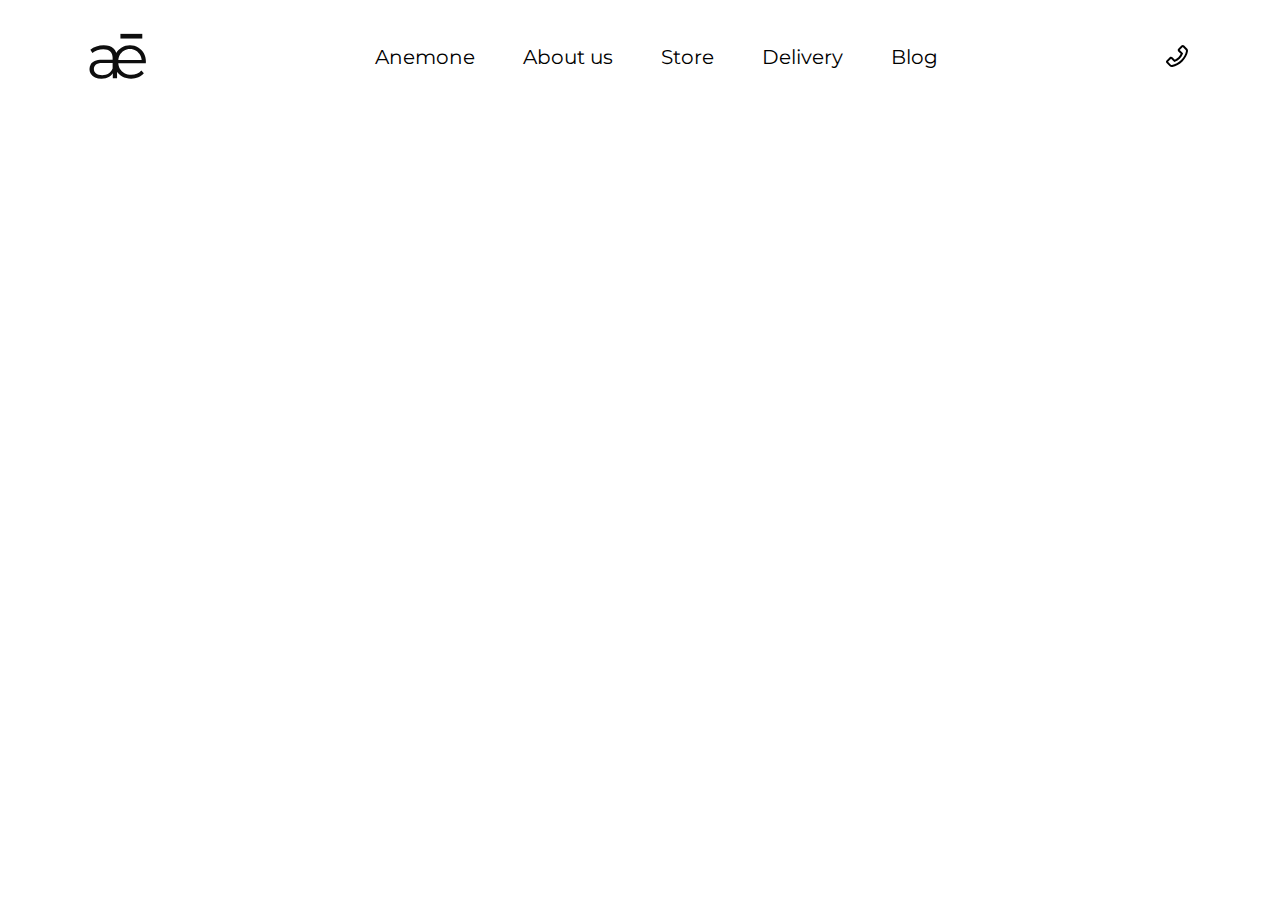
==== commit db20fff0: "adaptive header and contact modal, create burger menu" ====
--- a/index.html
+++ b/index.html
@@ -23,7 +23,7 @@
 </head>
 <body>
     <header class="header">
-        <div class="container header__inner">
+        <div class="container-lg header__inner">
             <a class="logo" href="#">
                 <svg class="logo__svg" version="1.1" xmlns="http://www.w3.org/2000/svg" width="72" height="57" viewBox="0 0 32 32">
                     <title>logo</title>
@@ -51,15 +51,22 @@
                     </li>
                 </ul>
             </nav>
-            <button class="header__phone-link" id="open-contact-modal">
-                <svg version="1.1" xmlns="http://www.w3.org/2000/svg" width="32" height="32" viewBox="0 0 32 32">
-                    <title>tel</title>
-                    <path d="M26.332 6.267l-3.347-3.344c-0.409-0.409-0.955-0.638-1.534-0.638s-1.125 0.226-1.534 0.638l-3.605 3.598c-0.409 0.409-0.638 0.958-0.638 1.537 0 0.581 0.226 1.125 0.638 1.537l2.816 2.819c-0.642 1.495-1.563 2.852-2.715 4-1.153 1.16-2.502 2.074-3.998 2.721l-2.816-2.819c-0.409-0.408-0.955-0.638-1.534-0.638-0.285-0.001-0.568 0.055-0.831 0.164s-0.502 0.271-0.703 0.473l-3.608 3.598c-0.409 0.408-0.638 0.958-0.638 1.537 0 0.581 0.226 1.125 0.638 1.537l3.344 3.344c0.698 0.698 1.659 1.097 2.646 1.097 0.204 0 0.402-0.016 0.603-0.050 4.161-0.685 8.291-2.9 11.625-6.232 3.331-3.337 5.544-7.466 6.235-11.63 0.198-1.182-0.198-2.398-1.047-3.249zM25.15 9.143c-0.613 3.705-2.605 7.401-5.607 10.402s-6.694 4.993-10.4 5.606c-0.465 0.078-0.943-0.078-1.282-0.415l-3.284-3.284 3.482-3.485 3.793 3.799 0.679-0.251c2.058-0.757 3.928-1.952 5.478-3.503s2.745-3.42 3.501-5.479l0.251-0.679-3.797-3.793 3.482-3.485 3.284 3.284c0.339 0.339 0.497 0.817 0.418 1.282z"></path>
-                </svg>
-            </button>
+            <div class="header__btn-wrapper">
+                <button class="header__phone-btn" id="open-contact-modal">
+                    <svg class="header__phone-svg" version="1.1" xmlns="http://www.w3.org/2000/svg" width="28" height="28" viewBox="0 0 32 32">
+                        <title>tel</title>
+                        <path d="M26.332 6.267l-3.347-3.344c-0.409-0.409-0.955-0.638-1.534-0.638s-1.125 0.226-1.534 0.638l-3.605 3.598c-0.409 0.409-0.638 0.958-0.638 1.537 0 0.581 0.226 1.125 0.638 1.537l2.816 2.819c-0.642 1.495-1.563 2.852-2.715 4-1.153 1.16-2.502 2.074-3.998 2.721l-2.816-2.819c-0.409-0.408-0.955-0.638-1.534-0.638-0.285-0.001-0.568 0.055-0.831 0.164s-0.502 0.271-0.703 0.473l-3.608 3.598c-0.409 0.408-0.638 0.958-0.638 1.537 0 0.581 0.226 1.125 0.638 1.537l3.344 3.344c0.698 0.698 1.659 1.097 2.646 1.097 0.204 0 0.402-0.016 0.603-0.050 4.161-0.685 8.291-2.9 11.625-6.232 3.331-3.337 5.544-7.466 6.235-11.63 0.198-1.182-0.198-2.398-1.047-3.249zM25.15 9.143c-0.613 3.705-2.605 7.401-5.607 10.402s-6.694 4.993-10.4 5.606c-0.465 0.078-0.943-0.078-1.282-0.415l-3.284-3.284 3.482-3.485 3.793 3.799 0.679-0.251c2.058-0.757 3.928-1.952 5.478-3.503s2.745-3.42 3.501-5.479l0.251-0.679-3.797-3.793 3.482-3.485 3.284 3.284c0.339 0.339 0.497 0.817 0.418 1.282z"></path>
+                    </svg>
+                </button>
+                <button class="header__burger-btn" id="burger">
+                    <span class="header__burger-span"></span>
+                    <span class="header__burger-span"></span>
+                    <span class="header__burger-span"></span>
+                </button>
+            </div>
         </div>
     </header>
-    
+<!--     
     <main class="main">
         <section class="hero" id="anemone">
             <div class="container hero__content">
@@ -166,11 +173,8 @@
         <section class="blog" id="blog">
             <div class="container blog__content">
                 <h2 class="blog__title">BLOG</h2>
-                <!-- Slider main container -->
                 <div class="swiper blog__slider">
-                    <!-- Additional required wrapper -->
                     <div class="swiper-wrapper blog__slider-wrapper">
-                    <!-- Slides -->
                         <div class="swiper-slide blog__slider-slide">
                             <img class="blog__slider-image" src="./src/image/blog/flowers-image2.png" srcset="./src/image/blog/flowers-image2@2x.png" alt="blog image">
                         </div>
@@ -189,14 +193,7 @@
                         <div class="swiper-slide blog__slider-slide">
                             <img class="blog__slider-image" src="./src/image/blog/flowers-image1-3.png" srcset="./src/image/blog/flowers-image1@2x-3.png" alt="blog image">
                         </div>
-                    </div>
-                    <!-- If we need pagination -->
-                    <!-- <div class="swiper-pagination"></div> -->
-                
-                    <!-- If we need navigation buttons -->
-                    
-                    <!-- If we need scrollbar -->
-                    <!-- <div class="swiper-scrollbar"></div> -->
+                    </div>>
                     <div class="swiper-button-prev blog__button-prev"></div>
                     <div class="swiper-button-next blog__button-next"></div>
                 </div>
@@ -204,7 +201,7 @@
                 <a class="blog__btn" href="#">Subscribe</a>
             </div>
         </section>
-    </main>
+    </main> -->
     
     <footer class="footer">
         <div class="footer__inner container">
@@ -216,9 +213,9 @@
     <div class="contact-modal-wrapper" id="contact-modal-wrapper">
         <form class="contact-modal">
             <button class="contact-modal__close-btn" id="close-contact-modal">
-                <svg xmlns="http://www.w3.org/2000/svg" width="24" height="24" viewBox="0 0 24 24" fill="none">
-                    <path d="M20 4L4 20M20 20L4 4L20 20Z" stroke="black" stroke-width="2" stroke-linecap="round"/>
-                </svg>
+                <svg class="contact-modal__close-btn-svg" xmlns="http://www.w3.org/2000/svg" viewBox="0 0 18 18" fill="none">
+                    <path d="M15 3L3 15M15 15L3 3L15 15Z" stroke="black" stroke-width="2" stroke-linecap="round"/>
+                  </svg>
             </button>
             <h2 class="contact-modal__title">Contact us</h2>
             <p class="contact-modal__text">If you have any additional questions or you want to clarify something before you make an order please fill in your contact details. We will call you back.</p>
@@ -248,5 +245,6 @@
     <!-- scripts -->
     <script src="./src/js/swiper.js"></script>
     <script src="./src/js/contact-modal.js"></script>
+    <script src="./src/js/burger-menu.js"></script>
 </body>
 </html>--- a/src/css/style.css
+++ b/src/css/style.css
@@ -1,4 +1,4 @@
-.contact-modal-wrapper, .blog__slider-slide, .blog__content, .order-instructions-list__item::before, .delivery__content, .about__information, .hero-bg-decoration, .hero__content, .menu__item, .logo, .header__phone-link {
+.contact-modal-wrapper, .blog__slider-slide, .blog__content, .order-instructions-list__item::before, .delivery__content, .about__information, .hero-bg-decoration, .hero__content, .menu__item, .logo, .header__burger-btn, .header__phone-btn {
   display: flex;
   align-items: center;
   justify-content: center;
@@ -128,7 +128,7 @@
   background-color: #E86F54;
 }
 
-.contact-modal-wrapper, .blog__slider-slide, .blog__content, .order-instructions-list__item::before, .delivery__content, .about__information, .hero-bg-decoration, .hero__content, .menu__item, .logo, .header__phone-link {
+.contact-modal-wrapper, .blog__slider-slide, .blog__content, .order-instructions-list__item::before, .delivery__content, .about__information, .hero-bg-decoration, .hero__content, .menu__item, .logo, .header__burger-btn, .header__phone-btn {
   display: flex;
   align-items: center;
   justify-content: center;
@@ -168,6 +168,12 @@
 a {
   text-decoration: none;
   color: inherit;
+}
+
+p {
+  padding: 0;
+  margin: 0;
+  font-family: Montserrat;
 }
 
 ul {
@@ -201,11 +207,41 @@
   display: flex;
   align-items: center;
   justify-content: space-between;
-  gap: 48px;
-  flex-direction: row;
-}
-.header__phone-link:hover {
+  gap: 0;
+  flex-direction: row;
+}
+.header__btn-wrapper {
+  display: flex;
+  align-items: center;
+  justify-content: space-between;
+  gap: 14;
+  flex-direction: row;
+}
+.header__phone-btn:hover {
   animation: headerHoverTelAnimation 400ms 3;
+}
+.header__burger-btn {
+  position: relative;
+  width: 24px;
+  height: 24px;
+  display: none;
+  z-index: 50;
+}
+.header__burger-span {
+  position: absolute;
+  top: 4px;
+  right: 0;
+  width: 18px;
+  height: 2px;
+  background-color: #000;
+  transition: background-color 300ms, top 290ms, transform 290ms;
+}
+.header__burger-span:nth-child(2) {
+  width: 12px;
+  top: 11px;
+}
+.header__burger-span:nth-child(3) {
+  top: 18px;
 }
 
 .navigation {
@@ -231,6 +267,7 @@
   justify-content: center;
   gap: 48px;
   flex-direction: row;
+  transition: top 300ms;
 }
 .menu__link {
   width: 100%;
@@ -245,6 +282,56 @@
   transform: scale(1.1);
 }
 
+.header.burger-menu-active .menu {
+  top: 0;
+}
+
+@media (max-width: 991px) {
+  .menu {
+    gap: 24px;
+  }
+  .header {
+    padding-top: 24px;
+  }
+  .header__phone-svg {
+    width: 24px;
+    height: 24px;
+  }
+}
+@media (max-width: 767px) {
+  .menu {
+    position: absolute;
+    flex-direction: column;
+    gap: 26px;
+    top: -100%;
+    left: 0;
+    width: 100%;
+    height: 100vh;
+    background-color: #E86F54;
+  }
+  .menu__link {
+    color: #fff;
+  }
+  .header {
+    padding: 16px;
+  }
+  .header__burger-btn {
+    display: block;
+  }
+  .header.burger-menu-active .header__burger-span {
+    background-color: #fff;
+    top: 11px;
+  }
+  .header.burger-menu-active .header__burger-span:nth-child(2) {
+    display: none;
+  }
+  .header.burger-menu-active .header__burger-span:nth-child(1) {
+    transform: rotate(45deg);
+  }
+  .header.burger-menu-active .header__burger-span:nth-child(3) {
+    transform: rotate(-45deg);
+  }
+}
 .hero {
   background-image: url(../image/hero/image_hero_page.png);
   background-repeat: no-repeat;
@@ -520,6 +607,10 @@
   top: 24px;
   right: 24px;
 }
+.contact-modal__close-btn-svg {
+  width: 24px;
+  height: 24px;
+}
 .contact-modal__title {
   font-size: 32px;
   font-style: normal;
@@ -555,6 +646,13 @@
   line-height: normal;
   padding: 16px;
   width: 100%;
+  border-radius: 4px;
+  border: 1px solid #D7D7D7;
+  transition: all 250ms;
+}
+.contact-modal__input:focus {
+  outline: none;
+  border: 1px solid #000;
 }
 .contact-modal__input::-moz-placeholder {
   color: rgba(0, 0, 0, 0.4);
@@ -581,4 +679,32 @@
   top: 0;
   opacity: 1;
   background-color: rgba(0, 0, 0, 0.3);
+}
+
+@media (max-width: 500px) {
+  .contact-modal {
+    width: 272px;
+    padding: 28px 16px;
+    gap: 14px;
+  }
+  .contact-modal__title {
+    font-size: 30px;
+  }
+  .contact-modal__text {
+    font-size: 12px;
+    margin-bottom: 4px;
+  }
+  .contact-modal__close-btn-svg, .contact-modal__close-btn {
+    width: 18px;
+    height: 18px;
+  }
+  .contact-modal__close-btn {
+    top: 24px;
+    right: 24px;
+  }
+  .contact-modal__btn {
+    font-size: 14px;
+    margin-top: 10px;
+    padding: 10px 102px 10px 101px;
+  }
 }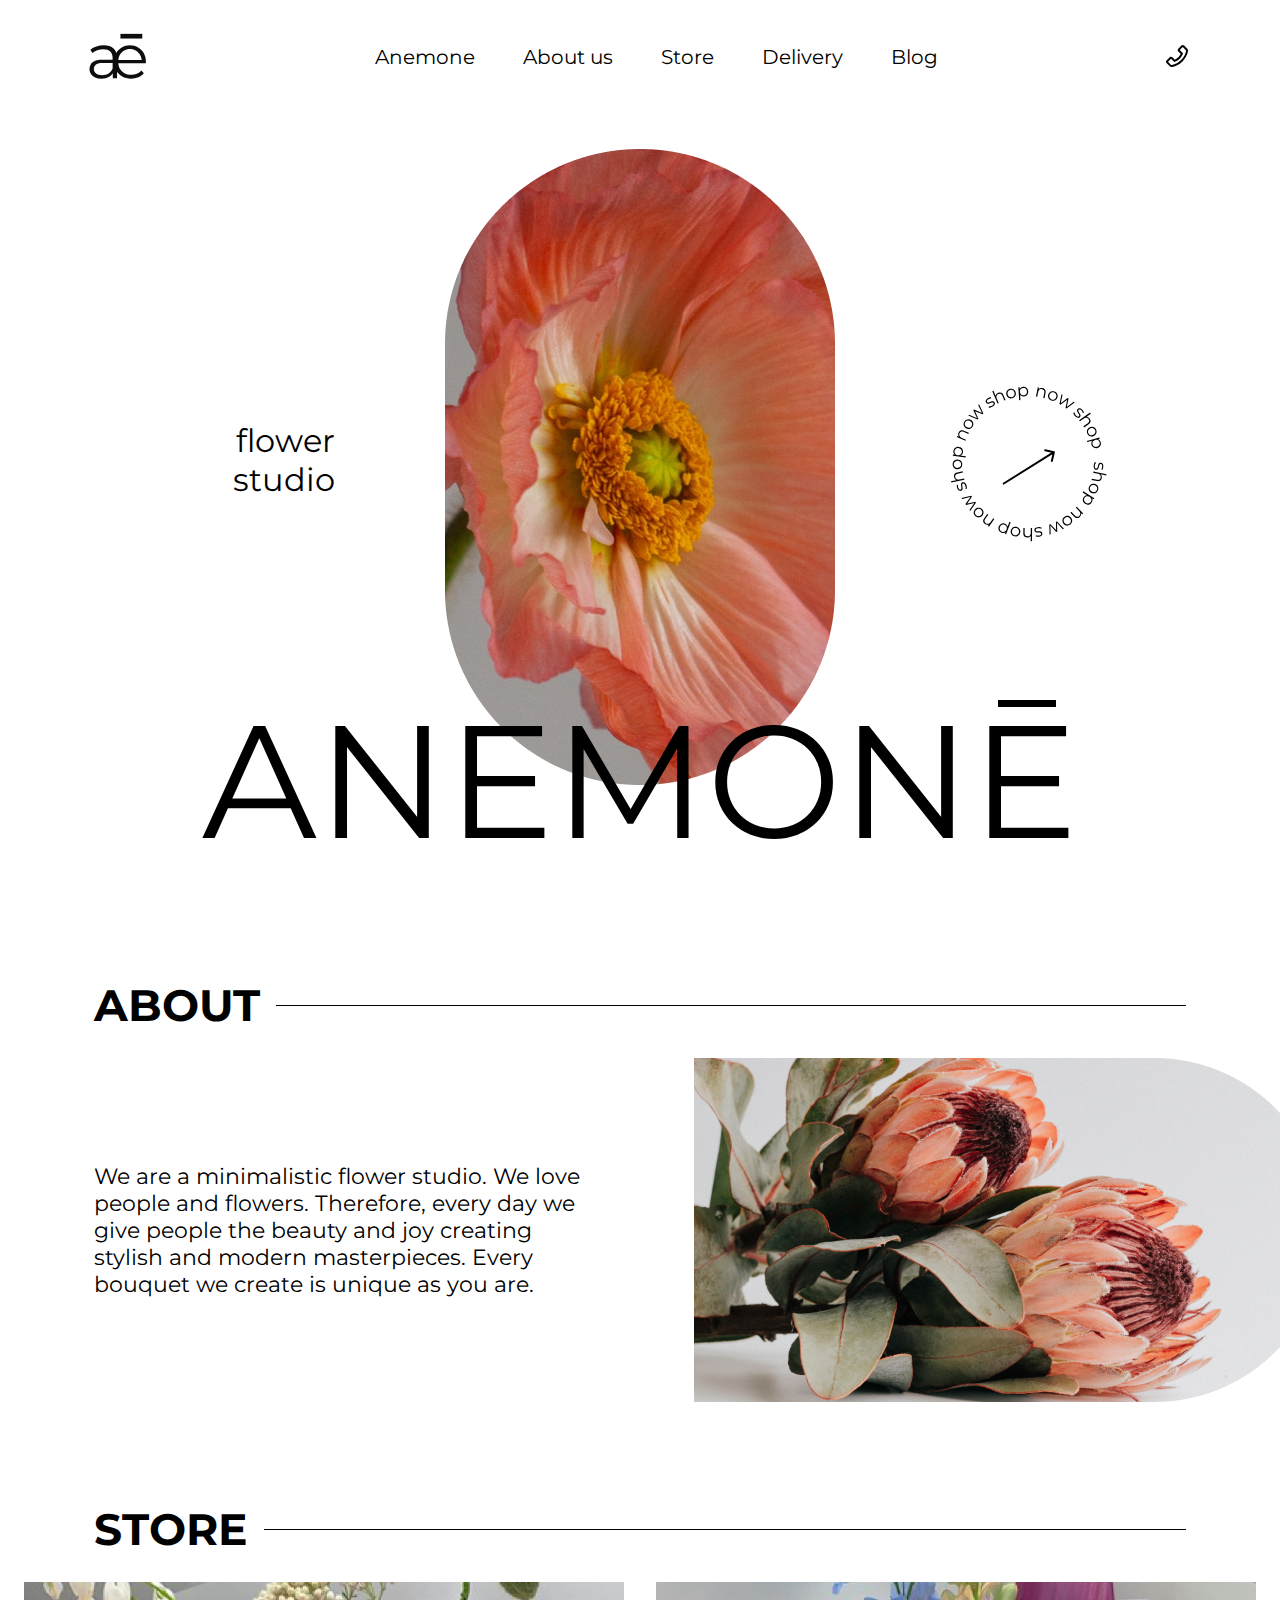
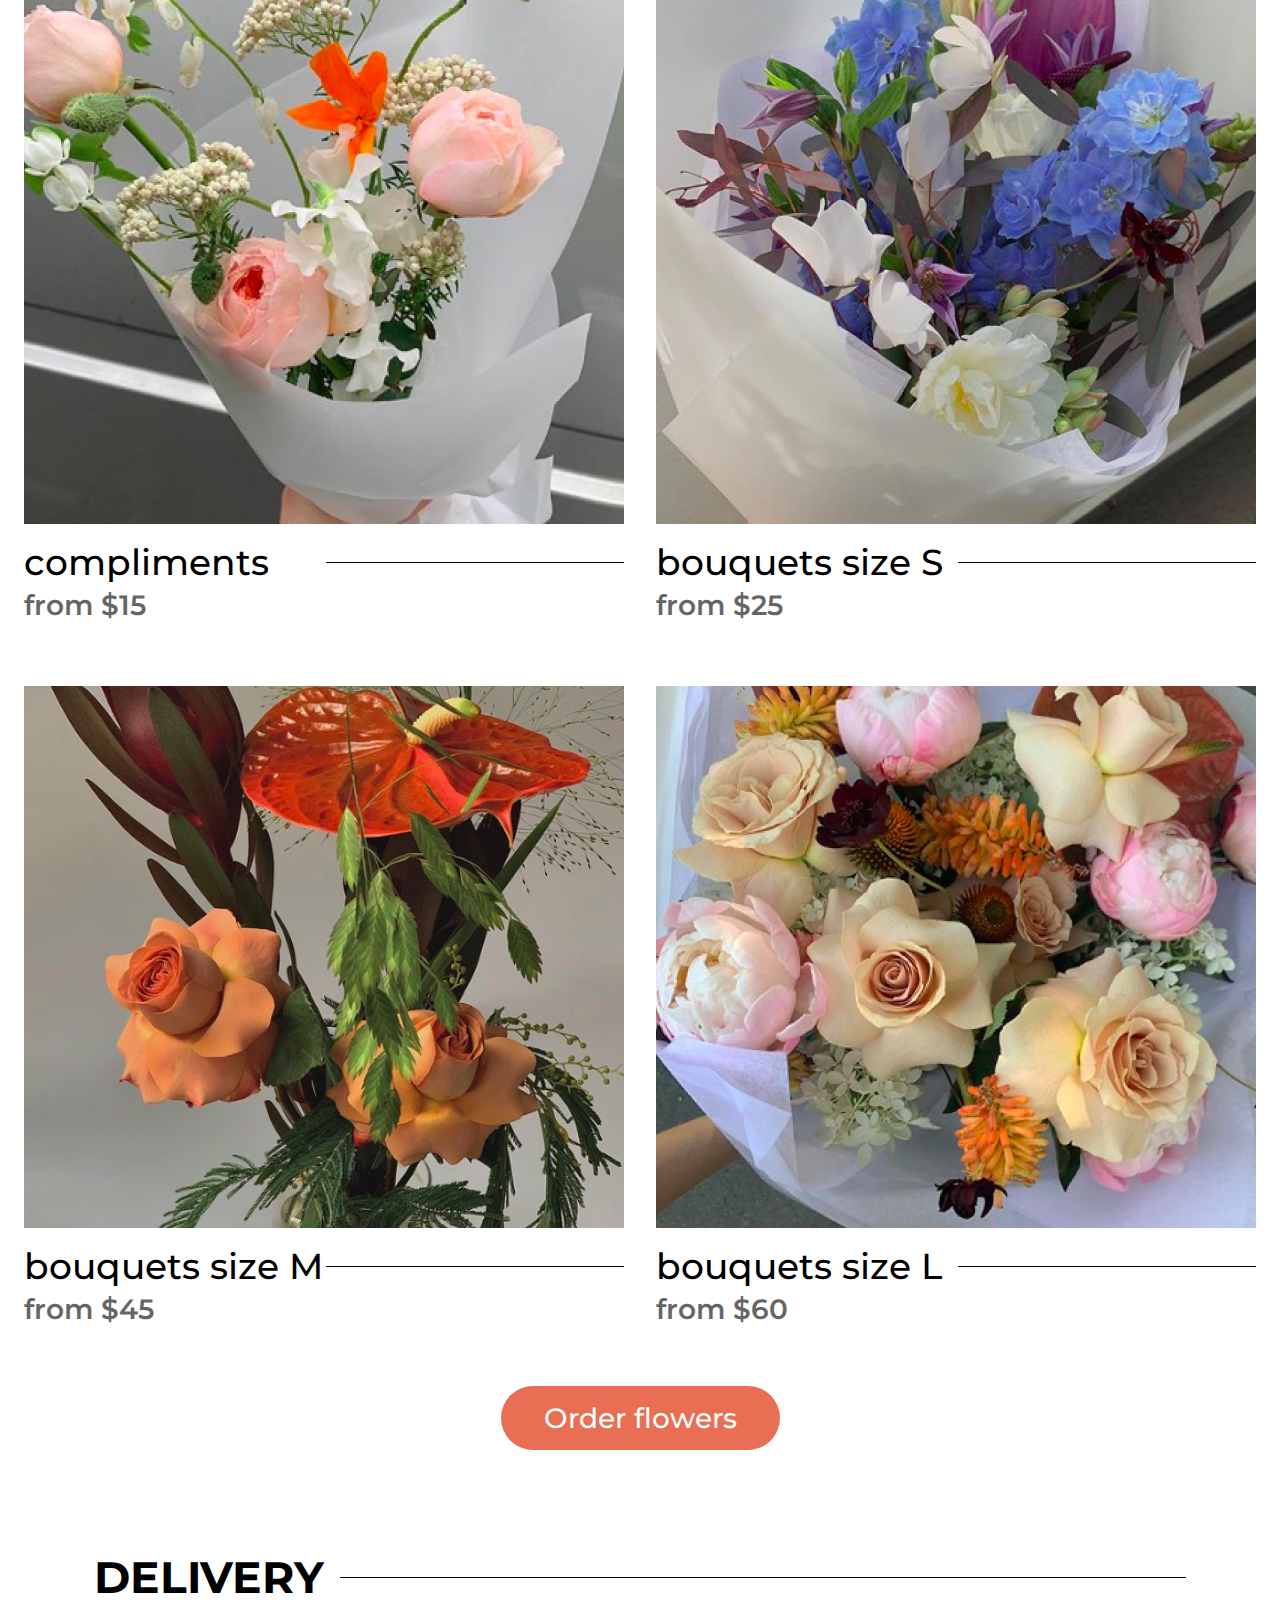
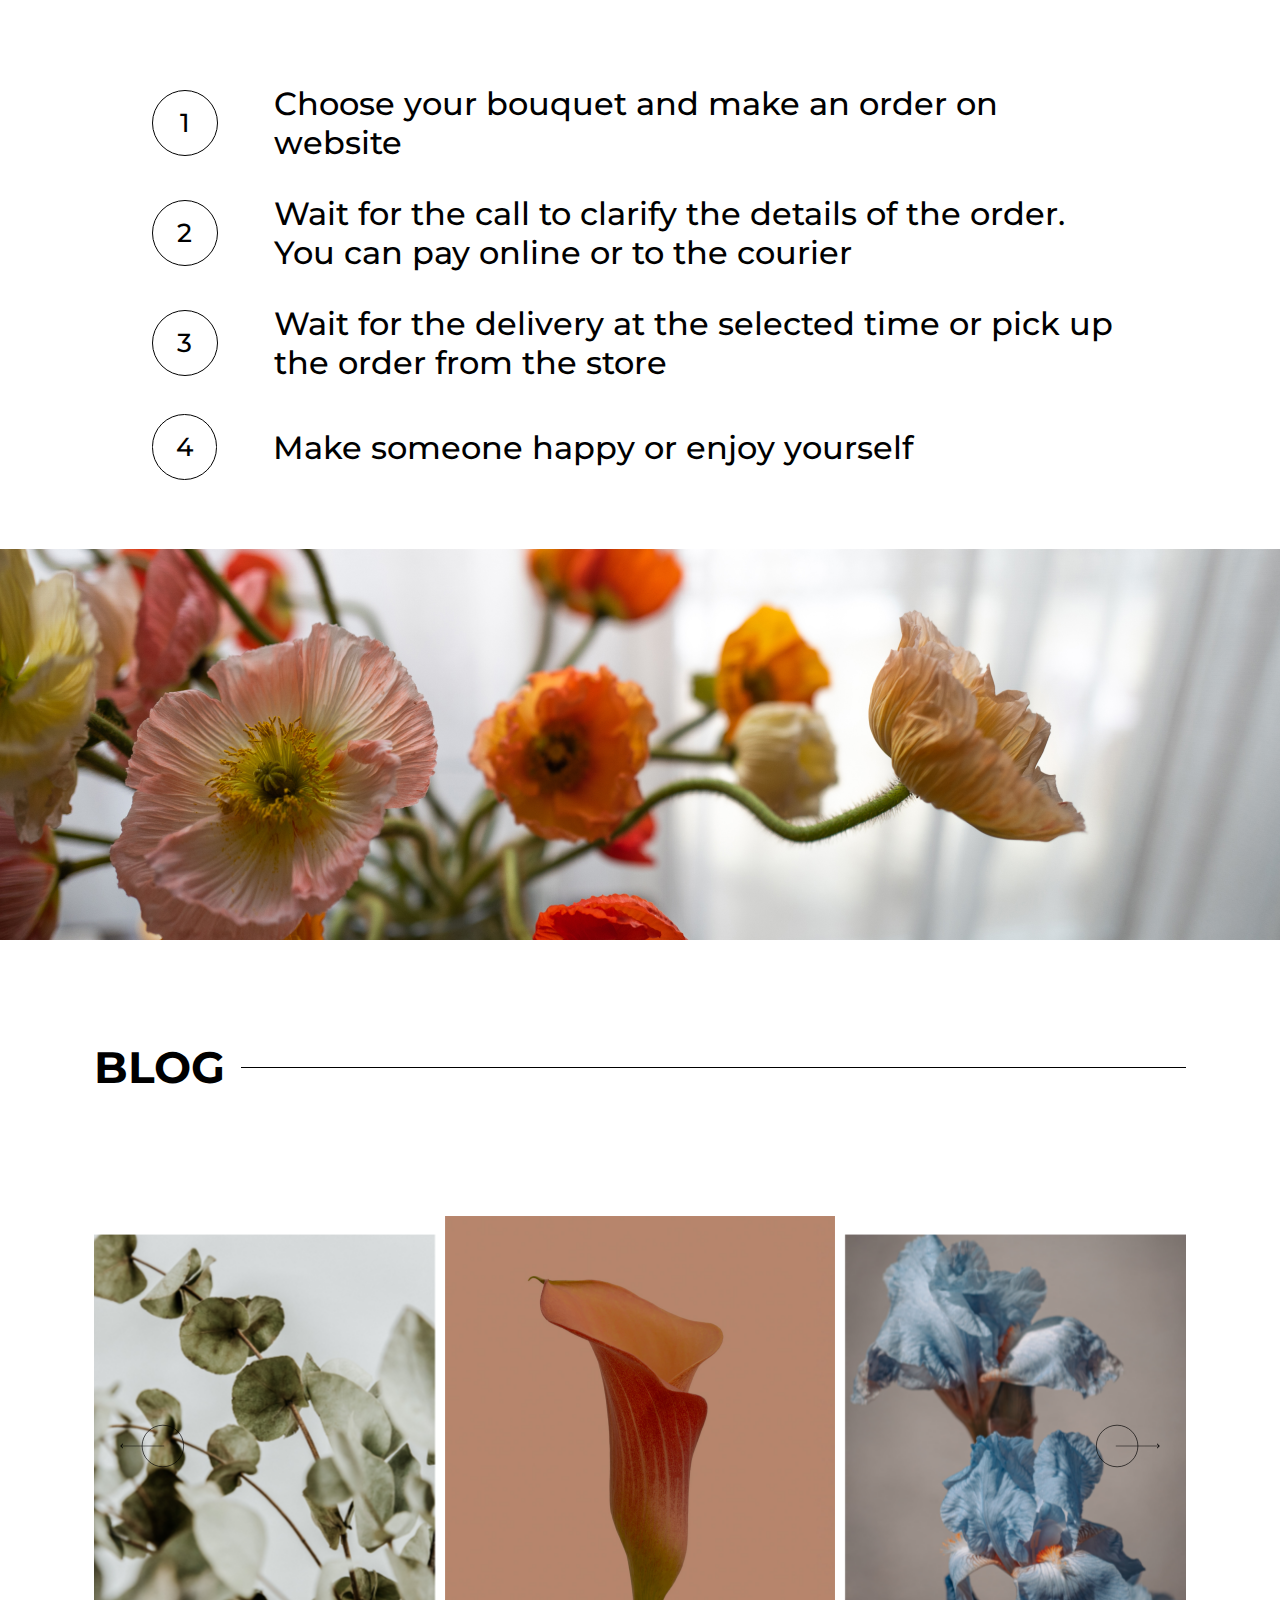
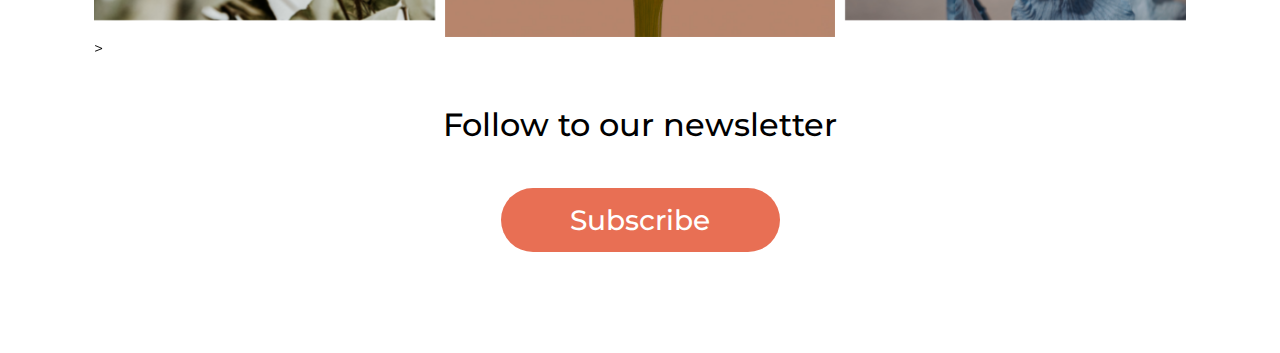
==== commit e9b55cd8: "без коментарів" ====
--- a/index.html
+++ b/index.html
@@ -66,7 +66,7 @@
             </div>
         </div>
     </header>
-<!--     
+    
     <main class="main">
         <section class="hero" id="anemone">
             <div class="container hero__content">
@@ -201,7 +201,7 @@
                 <a class="blog__btn" href="#">Subscribe</a>
             </div>
         </section>
-    </main> -->
+    </main>
     
     <footer class="footer">
         <div class="footer__inner container">
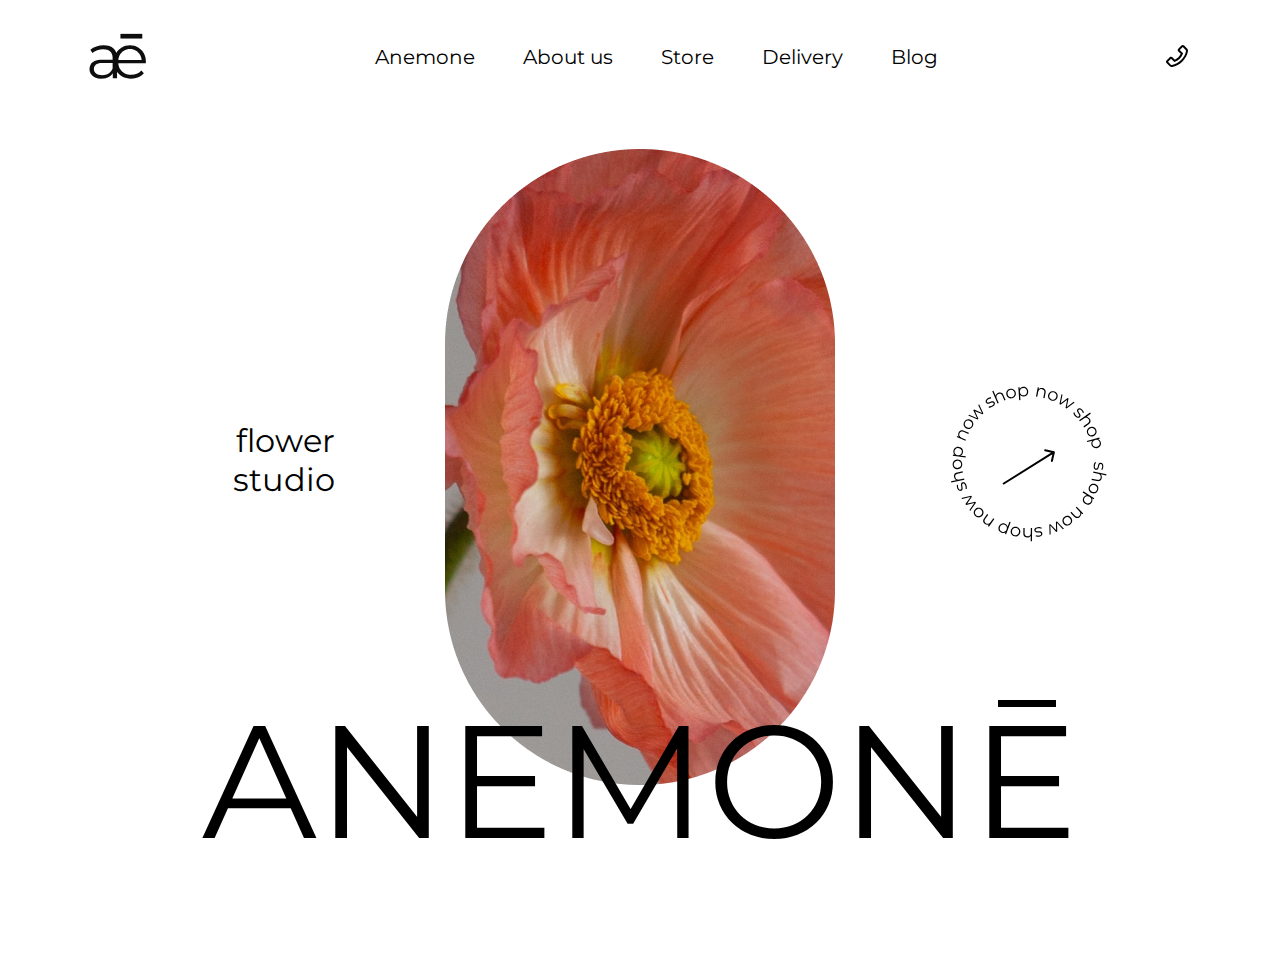
==== commit ab215428: "@media (max-width: 1024px)" ====
--- a/index.html
+++ b/index.html
@@ -69,7 +69,7 @@
     
     <main class="main">
         <section class="hero" id="anemone">
-            <div class="container hero__content">
+            <div class=".container-lg hero__content">
                 <div class="hero-bg-decoration">
                     <h3 class="hero-bg-decoration__subtitle">flower studio</h3>
                     <svg class="hero-bg-decoration__svg" version="1.1" xmlns="http://www.w3.org/2000/svg" width="166" height="166" viewBox="0 0 32 32">
@@ -112,7 +112,7 @@
                 <h1 class="hero__title">ANEMONE</h1>
             </div>
         </section>
-        <section class="about" id="about">
+        <!-- <section class="about" id="about">
             <div class="container about__content">
                 <h2 class="about__title">ABOUT</h2>
                 <div class="about__information">
@@ -207,7 +207,7 @@
         <div class="footer__inner container">
 
         </div>
-    </footer>
+    </footer> -->
 
     <!-- Contact modal -->
     <div class="contact-modal-wrapper" id="contact-modal-wrapper">
--- a/src/css/style.css
+++ b/src/css/style.css
@@ -376,13 +376,31 @@
   width: 166px;
   text-align: right;
 }
-.hero-bg-decoration__img {
-  src: url(.././image/bouquet1.png);
-}
-
-@media (max-width: 992px) {
-  .hero-bg-decoration__img {
-    src: url(.././image/bouquet1.png);
+.hero-bg-decoration__svg {
+  width: 166px;
+  height: 166px;
+}
+
+@media (max-width: 1024px) {
+  .hero__title {
+    font-size: 120px;
+  }
+  .hero__title::before {
+    display: none;
+  }
+  .hero__content {
+    gap: 172px;
+  }
+  .hero-bg-decoration {
+    gap: 450px;
+  }
+  .hero-bg-decoration__subtitle {
+    font-size: 24px;
+    width: 145px;
+  }
+  .hero-bg-decoration__svg {
+    width: 145px;
+    height: 150px;
   }
 }
 .about {
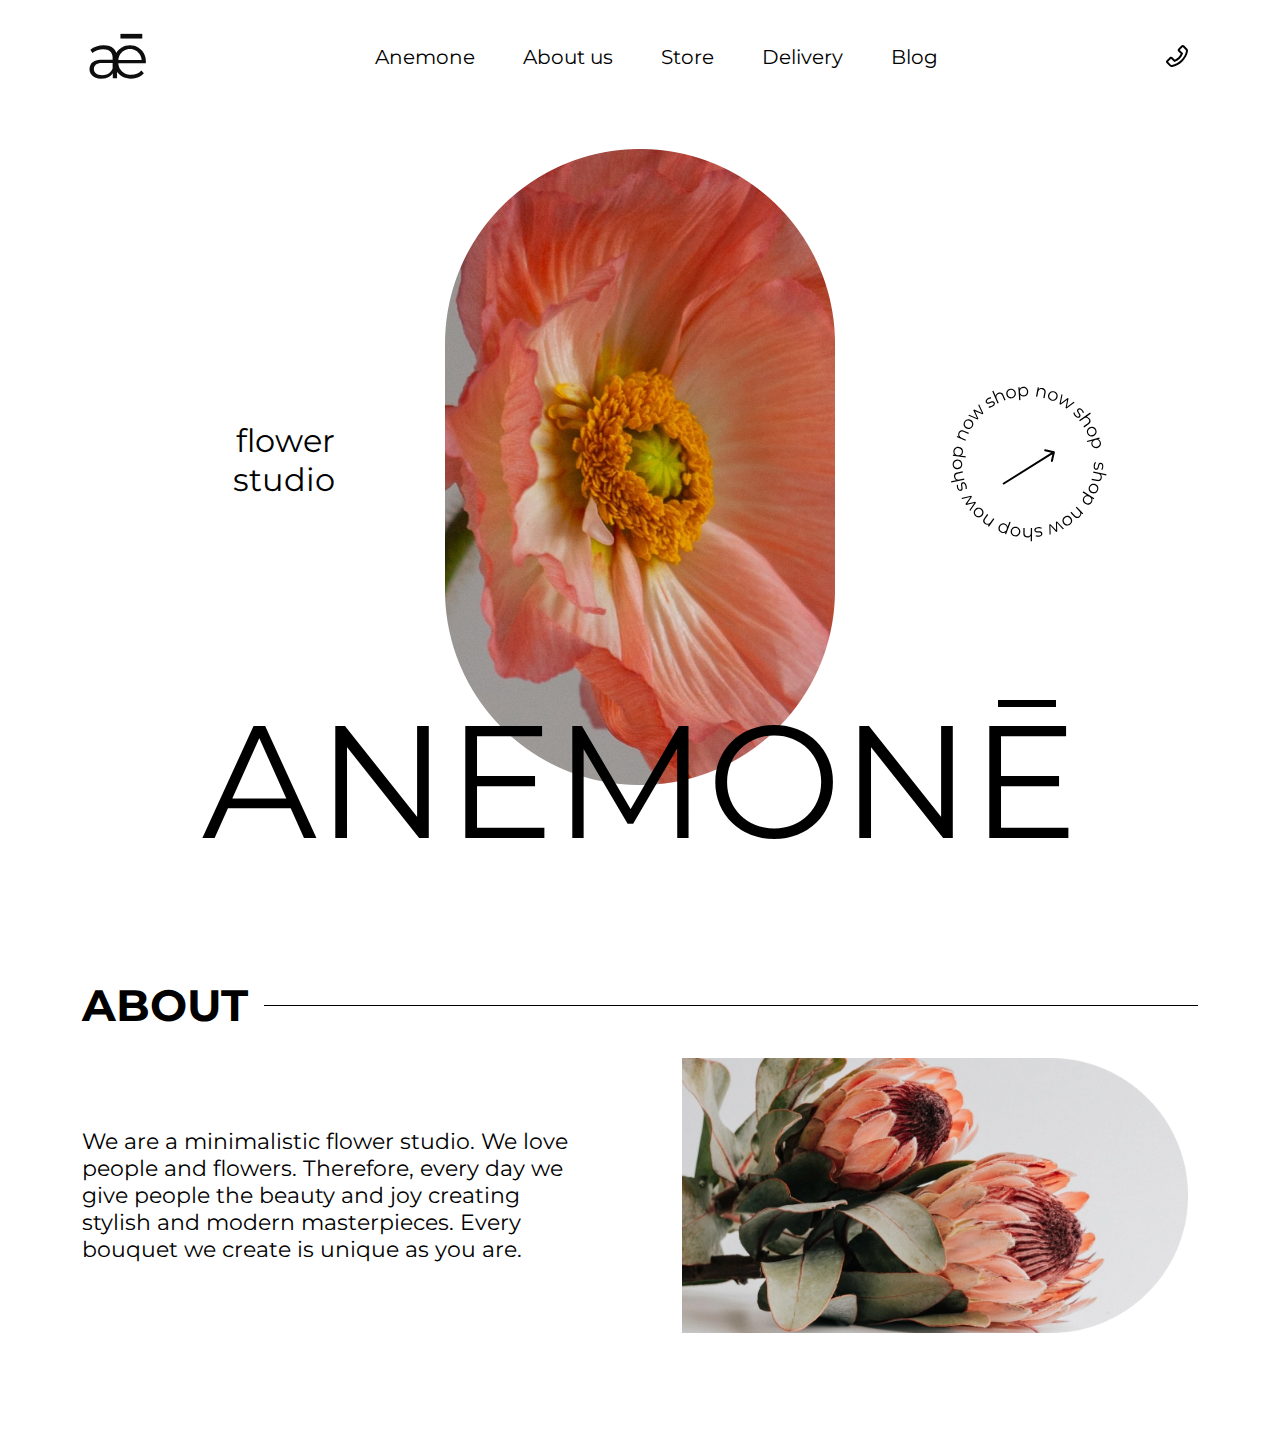
==== commit 9291755f: "about adaptive finish" ====
--- a/index.html
+++ b/index.html
@@ -23,7 +23,7 @@
 </head>
 <body>
     <header class="header">
-        <div class="container-lg header__inner">
+        <div class="container-md header__inner">
             <a class="logo" href="#">
                 <svg class="logo__svg" version="1.1" xmlns="http://www.w3.org/2000/svg" width="72" height="57" viewBox="0 0 32 32">
                     <title>logo</title>
@@ -69,7 +69,7 @@
     
     <main class="main">
         <section class="hero" id="anemone">
-            <div class=".container-lg hero__content">
+            <div class=".container-md hero__content">
                 <div class="hero-bg-decoration">
                     <h3 class="hero-bg-decoration__subtitle">flower studio</h3>
                     <svg class="hero-bg-decoration__svg" version="1.1" xmlns="http://www.w3.org/2000/svg" width="166" height="166" viewBox="0 0 32 32">
@@ -112,19 +112,22 @@
                 <h1 class="hero__title">ANEMONE</h1>
             </div>
         </section>
-        <!-- <section class="about" id="about">
-            <div class="container about__content">
+        <section class="about" id="about">
+            <div class="container-md about__content">
                 <h2 class="about__title">ABOUT</h2>
                 <div class="about__information">
                     <p class="about__text">
                         We are a minimalistic flower studio. We love people and flowers. Therefore, every day we give people the beauty and joy creating stylish and modern masterpieces. Every bouquet we create is unique as you are.
                     </p>
-                    <img class="about__image" src="./src/image/about/image_about.png" srcset="./src/image/about/image_about@2x.png 2x" alt="">
-                </div>
-            </div>
-        </section>
-        <section class="store" id="store">
-            <div class="container store__content">
+                    <picture>
+                        <source type="image/webp" class="about__image" srcset="./src/image/about/image_about.webp 1x, ./src/image/about/image_about@2x.webp 2x">
+                        <img class="about__image" src="./src/image/about/image_about.png" srcset="./src/image/about/image_about@2x.png 2x" alt="about image">
+                    </picture>
+                </div>
+            </div>
+        </section>
+        <!-- <section class="store" id="store">
+            <div class="container-lg store__content">
                 <h2 class="store__title">STORE</h2>
                 <div class="store__list">
                     <div class="store__options">
--- a/src/css/style.css
+++ b/src/css/style.css
@@ -225,7 +225,7 @@
   width: 24px;
   height: 24px;
   display: none;
-  z-index: 50;
+  z-index: 30;
 }
 .header__burger-span {
   position: absolute;
@@ -292,6 +292,7 @@
   }
   .header {
     padding-top: 24px;
+    margin-bottom: 38px;
   }
   .header__phone-svg {
     width: 24px;
@@ -308,6 +309,7 @@
     width: 100%;
     height: 100vh;
     background-color: #E86F54;
+    z-index: 10;
   }
   .menu__link {
     color: #fff;
@@ -332,8 +334,13 @@
     transform: rotate(-45deg);
   }
 }
+@media (max-width: 460px) {
+  .header {
+    margin-bottom: 44px;
+  }
+}
 .hero {
-  background-image: url(../image/hero/image_hero_page.png);
+  background-image: url(../image/hero/image_hero_page@2x.png);
   background-repeat: no-repeat;
   background-position: top;
   background-size: 390px 636px;
@@ -403,6 +410,78 @@
     height: 150px;
   }
 }
+@media (max-width: 767px) {
+  .hero {
+    background-image: url(../image/hero/image_hero_page.png);
+    background-size: 203px 384px;
+  }
+  .hero__title {
+    font-size: 73px;
+  }
+  .hero__content {
+    gap: 85px;
+    padding-top: 154px;
+  }
+  .hero-bg-decoration {
+    gap: 298px;
+  }
+  .hero-bg-decoration__subtitle {
+    width: 64px;
+    font-size: 20px;
+  }
+  .hero-bg-decoration__svg {
+    width: 90px;
+    height: 109px;
+  }
+}
+@media (max-width: 460px) {
+  .hero {
+    background-image: url(../image/hero/image_hero_page.png);
+    background-size: 174px 329px;
+  }
+  .hero__title {
+    font-size: 62px;
+  }
+  .hero__content {
+    gap: 73.2px;
+    padding-top: 132px;
+  }
+  .hero-bg-decoration {
+    gap: 200px;
+  }
+  .hero-bg-decoration__subtitle {
+    width: 55px;
+    font-size: 17px;
+  }
+  .hero-bg-decoration__svg {
+    width: 77px;
+    height: 94px;
+  }
+}
+@media (max-width: 370px) {
+  .hero {
+    background-image: url(../image/hero/image_hero_page.png);
+    background-size: 145px 274px;
+  }
+  .hero__title {
+    font-size: 52px;
+  }
+  .hero__content {
+    gap: 61px;
+    padding-top: 110px;
+  }
+  .hero-bg-decoration {
+    gap: 167px;
+  }
+  .hero-bg-decoration__subtitle {
+    width: 46px;
+    font-size: 14px;
+  }
+  .hero-bg-decoration__svg {
+    width: 64px;
+    height: 78px;
+  }
+}
 .about {
   margin-bottom: 100px;
 }
@@ -425,6 +504,59 @@
   width: 510px;
 }
 
+@media (max-width: 1400px) {
+  .about__image {
+    width: 506px;
+    height: 275px;
+  }
+}
+@media (max-width: 1200px) {
+  .about__image {
+    width: 442px;
+    height: 241px;
+  }
+  .about__text {
+    width: 484px;
+  }
+  .about__information {
+    gap: 10px;
+  }
+}
+@media (max-width: 991px) {
+  .about__text {
+    width: 322px;
+    font-size: 20px;
+  }
+  .about__image {
+    width: 344px;
+    height: 217px;
+  }
+  .about__information {
+    gap: 54px;
+  }
+}
+@media (max-width: 991px) and (min-width: 720px) {
+  .about__information {
+    gap: 30px;
+  }
+}
+@media (max-width: 720px) {
+  .about__text {
+    width: 100%;
+    font-size: 16px;
+  }
+  .about__content {
+    align-items: center;
+  }
+  .about__image {
+    width: 98%;
+    height: auto;
+  }
+  .about__information {
+    gap: 16px;
+    flex-direction: column;
+  }
+}
 .store {
   margin-bottom: 100px;
 }
@@ -614,6 +746,7 @@
   position: relative;
   padding: 48px 32px;
   width: 480px;
+  z-index: 40;
   display: flex;
   align-items: flex-start;
   justify-content: center;
@@ -699,7 +832,7 @@
   background-color: rgba(0, 0, 0, 0.3);
 }
 
-@media (max-width: 500px) {
+@media (max-width: 550px) {
   .contact-modal {
     width: 272px;
     padding: 28px 16px;
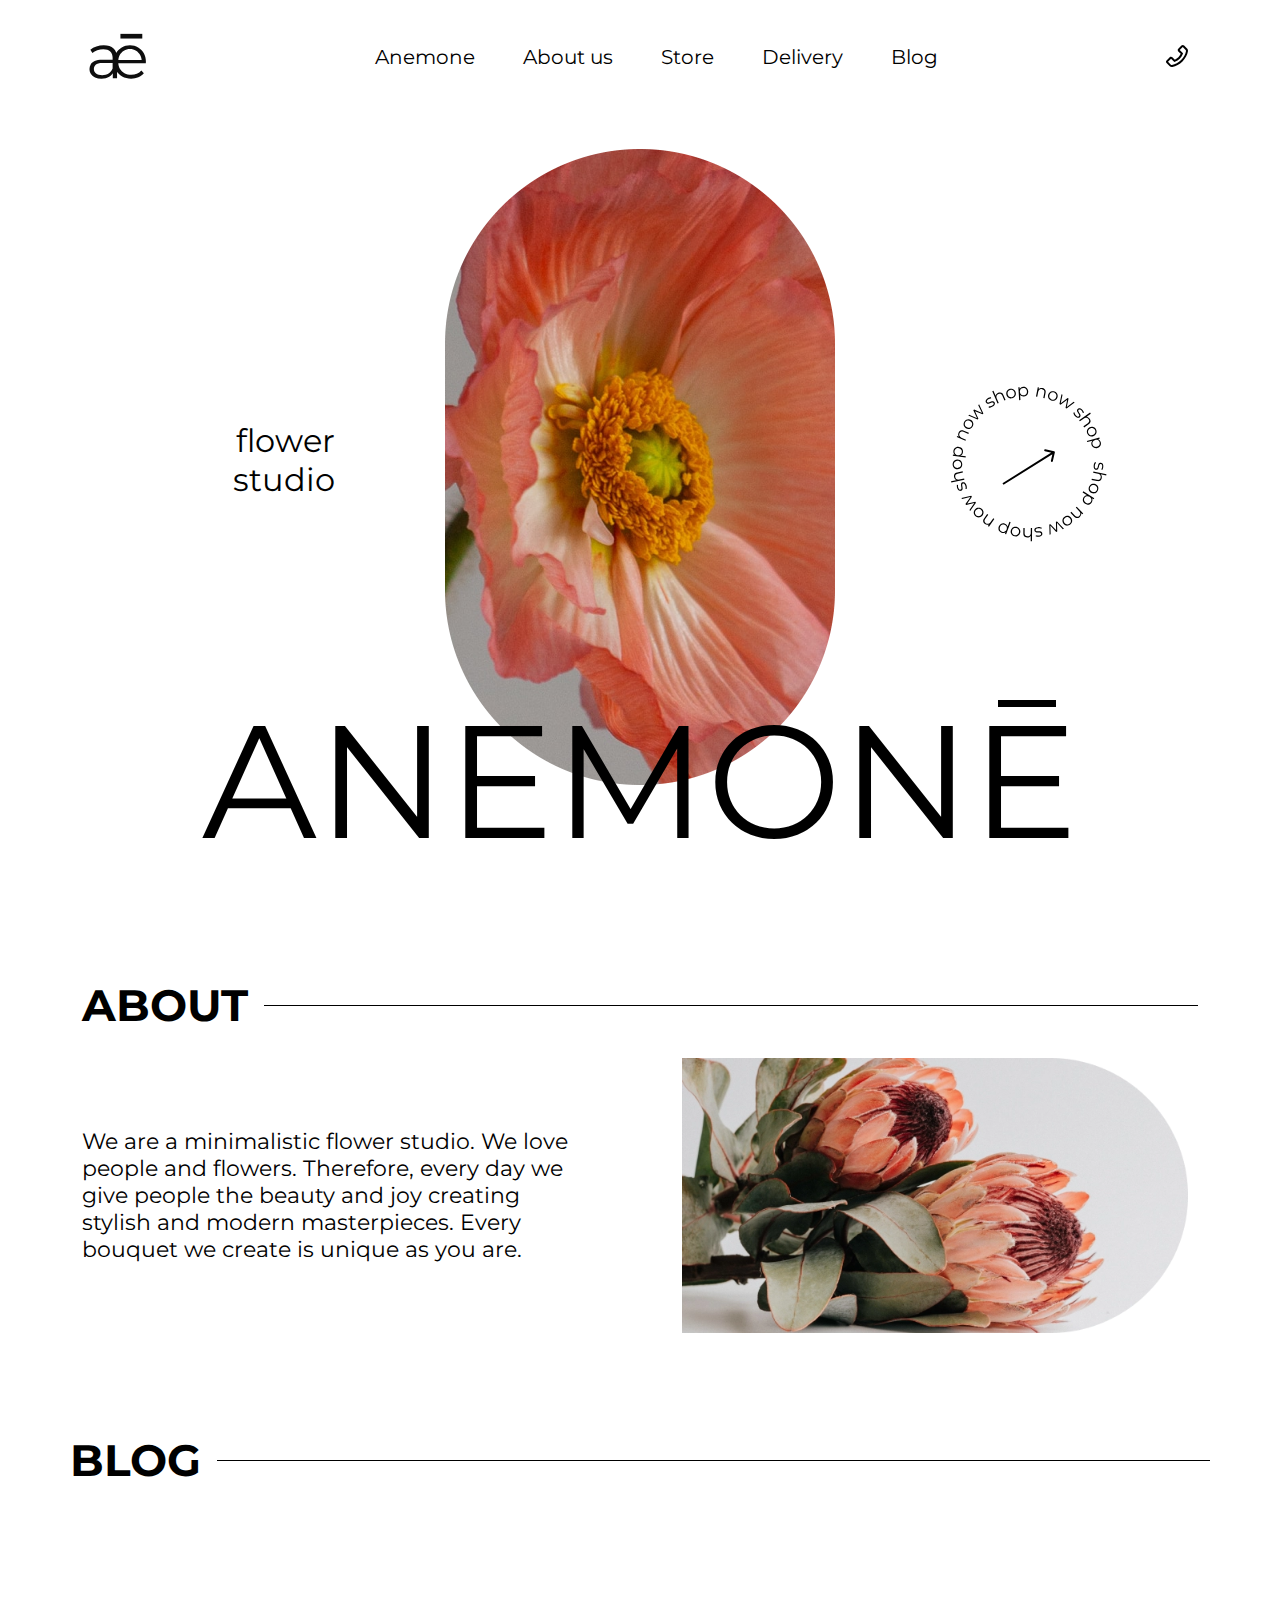
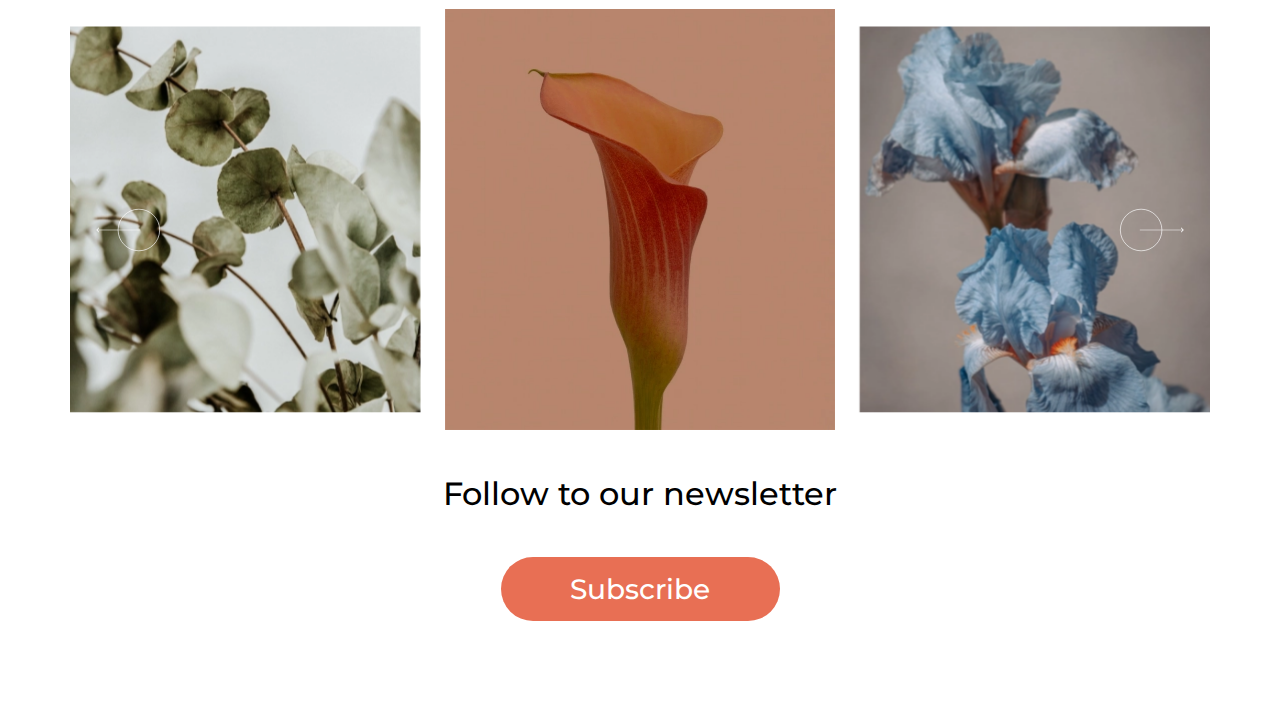
==== commit 565ce806: "blog modal" ====
--- a/index.html
+++ b/index.html
@@ -172,36 +172,54 @@
                     </li>
                 </ul>
             </div>
-        </section>
+        </section> -->
         <section class="blog" id="blog">
-            <div class="container blog__content">
+            <div class="container-xl blog__content">
                 <h2 class="blog__title">BLOG</h2>
                 <div class="swiper blog__slider">
                     <div class="swiper-wrapper blog__slider-wrapper">
                         <div class="swiper-slide blog__slider-slide">
-                            <img class="blog__slider-image" src="./src/image/blog/flowers-image2.png" srcset="./src/image/blog/flowers-image2@2x.png" alt="blog image">
-                        </div>
-                        <div class="swiper-slide blog__slider-slide">
-                            <img class="blog__slider-image" src="./src/image/blog/flowers-image1.png" srcset="./src/image/blog/flowers-image1@2x.png" alt="blog image">
-                        </div>
-                        <div class="swiper-slide blog__slider-slide">
-                            <img class="blog__slider-image" src="./src/image/blog/flowers-image3.png" srcset="./src/image/blog/flowers-image3@2x.png" alt="blog image">
-                        </div>
-                        <div class="swiper-slide blog__slider-slide">
-                            <img class="blog__slider-image" src="./src/image/blog/flowers-image1-1.png" srcset="./src/image/blog/flowers-image1@2x-1.png" alt="blog image">
-                        </div>
-                        <div class="swiper-slide blog__slider-slide">
-                            <img class="blog__slider-image" src="./src/image/blog/flowers-image1-2.png" srcset="./src/image/blog/flowers-image1@2x-2.png" alt="blog image">
-                        </div>
-                        <div class="swiper-slide blog__slider-slide">
-                            <img class="blog__slider-image" src="./src/image/blog/flowers-image1-3.png" srcset="./src/image/blog/flowers-image1@2x-3.png" alt="blog image">
-                        </div>
-                    </div>>
+                            <picture>
+                                <source type="image/webp" class="blog__slider-image" srcset="/src/image/blog/flowers-image2.webp 1x, /src/image/blog/flowers-image2@2x.webp 2x">
+                                <img class="blog__slider-image" src="./src/image/blog/flowers-image2.png" srcset="./src/image/blog/flowers-image2@2x.png 2x" alt="blog image">
+                            </picture>
+                        </div>
+                        <div class="swiper-slide blog__slider-slide">
+                            <picture>
+                                <source type="image/webp" class="blog__slider-image" srcset="/src/image/blog/flowers-image1.webp 1x, /src/image/blog/flowers-image1@2x.webp 2x">
+                                <img class="blog__slider-image" src="./src/image/blog/flowers-image1.png" srcset="./src/image/blog/flowers-image1@2x.png 2x" alt="blog image">
+                            </picture>
+                        </div>
+                        <div class="swiper-slide blog__slider-slide">
+                            <picture>
+                                <source type="image/webp" class="blog__slider-image" srcset="/src/image/blog/flowers-image3.webp 1x, /src/image/blog/flowers-image3@2x.webp 2x">
+                                <img class="blog__slider-image" src="./src/image/blog/flowers-image3.png" srcset="./src/image/blog/flowers-image3@2x.png 2x" alt="blog image">
+                            </picture>
+                        </div>
+                        <div class="swiper-slide blog__slider-slide">
+                            <picture>
+                                <source type="image/webp" class="blog__slider-image" srcset="/src/image/blog/flowers-image1-1.webp 1x, /src/image/blog/flowers-image1@2x-1.webp 2x">
+                                <img class="blog__slider-image" src="./src/image/blog/flowers-image1-1.png" srcset="./src/image/blog/flowers-image1@2x-1.png 2x" alt="blog image">
+                            </picture>
+                        </div>
+                        <div class="swiper-slide blog__slider-slide">
+                            <picture>
+                                <source type="image/webp" class="blog__slider-image" srcset="/src/image/blog/flowers-image1-2.webp 1x, /src/image/blog/flowers-image1@2x-2.webp 2x">
+                                <img class="blog__slider-image" src="./src/image/blog/flowers-image1-2.png" srcset="./src/image/blog/flowers-image1@2x-2.png 2x" alt="blog image">
+                            </picture>
+                        </div>
+                        <div class="swiper-slide blog__slider-slide">
+                            <picture>
+                                <source type="image/webp" class="blog__slider-image" srcset="/src/image/blog/flowers-image1-3.webp 1x, /src/image/blog/flowers-image1@2x-3.webp 2x">
+                                <img class="blog__slider-image" src="./src/image/blog/flowers-image1-3.png" srcset="./src/image/blog/flowers-image1@2x-3.png 2x" alt="blog image">
+                            </picture>
+                        </div>
+                    </div>
                     <div class="swiper-button-prev blog__button-prev"></div>
                     <div class="swiper-button-next blog__button-next"></div>
                 </div>
                 <h3 class="blog__subtitle">Follow to our newsletter</h3>
-                <a class="blog__btn" href="#">Subscribe</a>
+                <button class="blog__btn" id="open-blog-modal">Subscribe</button>
             </div>
         </section>
     </main>
@@ -210,7 +228,7 @@
         <div class="footer__inner container">
 
         </div>
-    </footer> -->
+    </footer>
 
     <!-- Contact modal -->
     <div class="contact-modal-wrapper" id="contact-modal-wrapper">
@@ -218,7 +236,7 @@
             <button class="contact-modal__close-btn" id="close-contact-modal">
                 <svg class="contact-modal__close-btn-svg" xmlns="http://www.w3.org/2000/svg" viewBox="0 0 18 18" fill="none">
                     <path d="M15 3L3 15M15 15L3 3L15 15Z" stroke="black" stroke-width="2" stroke-linecap="round"/>
-                  </svg>
+                </svg>
             </button>
             <h2 class="contact-modal__title">Contact us</h2>
             <p class="contact-modal__text">If you have any additional questions or you want to clarify something before you make an order please fill in your contact details. We will call you back.</p>
@@ -235,7 +253,25 @@
     </div>
 
 
-
+    <!-- Blog modal -->
+    <div class="blog-modal-wrapper" id="blog-modal-wrapper">
+        <form class="blog-modal">
+           <div class="blog-modal__inner">
+                <button class="blog-modal__close-btn" id="close-blog-modal">
+                    <svg xmlns="http://www.w3.org/2000/svg" width="24" height="24" viewBox="0 0 24 24" fill="none">
+                        <path d="M20 4L4 20M20 20L4 4L20 20Z" stroke="black" stroke-width="2" stroke-linecap="round"/>
+                    </svg>
+                </button>
+                <h2 class="blog-modal__title">Follow to our newsletter</h2>
+                <p class="blog-modal__text">Be the first  to get exclusive offers and the latest  news on our product directly in your box.</p>
+                <label class="blog-modal__input-wrapper" for="blog-email">
+                    Email
+                    <input class="blog-modal__input" id="blog-email"  placeholder="Your email" type="email" required>
+                </label>
+                <button class="blog-modal__btn" type="submit">Subscribe</button>
+            </form>
+           </div>
+    </div>
 
 
     <!-- Bootstrap, Popper-->
@@ -248,6 +284,7 @@
     <!-- scripts -->
     <script src="./src/js/swiper.js"></script>
     <script src="./src/js/contact-modal.js"></script>
+    <script src="./src/js/blog-modal.js"></script>
     <script src="./src/js/burger-menu.js"></script>
 </body>
 </html>--- a/src/css/style.css
+++ b/src/css/style.css
@@ -1,4 +1,4 @@
-.contact-modal-wrapper, .blog__slider-slide, .blog__content, .order-instructions-list__item::before, .delivery__content, .about__information, .hero-bg-decoration, .hero__content, .menu__item, .logo, .header__burger-btn, .header__phone-btn {
+.blog-modal__inner, .blog-modal-wrapper, .contact-modal-wrapper, .blog__slider-slide, .blog__content, .order-instructions-list__item::before, .delivery__content, .about__information, .hero-bg-decoration, .hero__content, .menu__item, .logo, .header__burger-btn, .header__phone-btn {
   display: flex;
   align-items: center;
   justify-content: center;
@@ -128,7 +128,7 @@
   background-color: #E86F54;
 }
 
-.contact-modal-wrapper, .blog__slider-slide, .blog__content, .order-instructions-list__item::before, .delivery__content, .about__information, .hero-bg-decoration, .hero__content, .menu__item, .logo, .header__burger-btn, .header__phone-btn {
+.blog-modal__inner, .blog-modal-wrapper, .contact-modal-wrapper, .blog__slider-slide, .blog__content, .order-instructions-list__item::before, .delivery__content, .about__information, .hero-bg-decoration, .hero__content, .menu__item, .logo, .header__burger-btn, .header__phone-btn {
   display: flex;
   align-items: center;
   justify-content: center;
@@ -304,7 +304,7 @@
     position: absolute;
     flex-direction: column;
     gap: 26px;
-    top: -100%;
+    top: -200%;
     left: 0;
     width: 100%;
     height: 100vh;
@@ -687,6 +687,7 @@
 .blog__content {
   gap: 44px;
   flex-direction: column;
+  padding: 0;
 }
 .blog__slider {
   margin-top: 78px;
@@ -720,6 +721,8 @@
 }
 .swiper-button-prev::after {
   content: url(../icomoon/SVG/arrow-left.svg);
+  width: 96px;
+  height: 64px;
 }
 
 .swiper-button-next {
@@ -728,6 +731,8 @@
 }
 .swiper-button-next::after {
   content: url(../icomoon/SVG/arrow-right.svg);
+  width: 96px;
+  height: 64px;
 }
 
 .contact-modal-wrapper {
@@ -858,4 +863,109 @@
     margin-top: 10px;
     padding: 10px 102px 10px 101px;
   }
+}
+.blog-modal-wrapper {
+  position: fixed;
+  width: 100%;
+  height: 100vh;
+  top: 0;
+  left: -200%;
+  z-index: 50;
+  opacity: 0;
+  transition: left 300ms, opacity 1000ms;
+}
+
+.blog-modal-active {
+  left: 0;
+  background-color: rgba(0, 0, 0, 0.3);
+  opacity: 1;
+}
+
+.blog-modal {
+  display: flex;
+  align-items: flex-end;
+  justify-content: center;
+  gap: 24px;
+  flex-direction: column;
+  padding: 111px 40px 112px 468px;
+  background-color: #fff;
+  position: relative;
+  background-image: url(../image/blog-modal/blog-modal-image.png);
+  background-repeat: no-repeat;
+  background-position: left;
+}
+.blog-modal__close-btn {
+  position: absolute;
+  right: 24px;
+  top: 24px;
+}
+.blog-modal__inner {
+  gap: 24px;
+  flex-direction: column;
+  width: 352px;
+}
+.blog-modal__title {
+  font-size: 28px;
+  font-style: normal;
+  font-weight: 600;
+  line-height: normal;
+}
+.blog-modal__text {
+  color: #5C5C5C;
+  text-align: center;
+  font-size: 16px;
+  font-style: normal;
+  font-weight: 400;
+  line-height: 130%;
+  margin: 0 8px 8px 8px;
+}
+.blog-modal__input-wrapper {
+  color: #5C5C5C;
+  font-size: 14px;
+  font-style: normal;
+  font-weight: 500;
+  line-height: normal;
+  display: flex;
+  align-items: flex-start;
+  justify-content: center;
+  gap: 8px;
+  flex-direction: column;
+  width: 100%;
+  padding: 0 8px 4px 8px;
+}
+.blog-modal__input {
+  padding: 16px 12px;
+  width: 100%;
+  border: 1px solid #D7D7D7;
+  border-radius: 4px;
+  transition: all 250ms;
+}
+.blog-modal__input:focus {
+  outline: none;
+  border: 1px solid #000;
+}
+.blog-modal__input::-moz-placeholder {
+  color: rgba(0, 0, 0, 0.4);
+  font-size: 14px;
+  font-style: normal;
+  font-weight: 500;
+  line-height: normal;
+}
+.blog-modal__input::placeholder {
+  color: rgba(0, 0, 0, 0.4);
+  font-size: 14px;
+  font-style: normal;
+  font-weight: 500;
+  line-height: normal;
+}
+.blog-modal__btn {
+  color: #fff;
+  border-radius: 8px;
+  text-align: center;
+  font-size: 18px;
+  font-style: normal;
+  font-weight: 600;
+  line-height: normal;
+  padding: 14px 122px;
+  background-color: #E86F54;
 }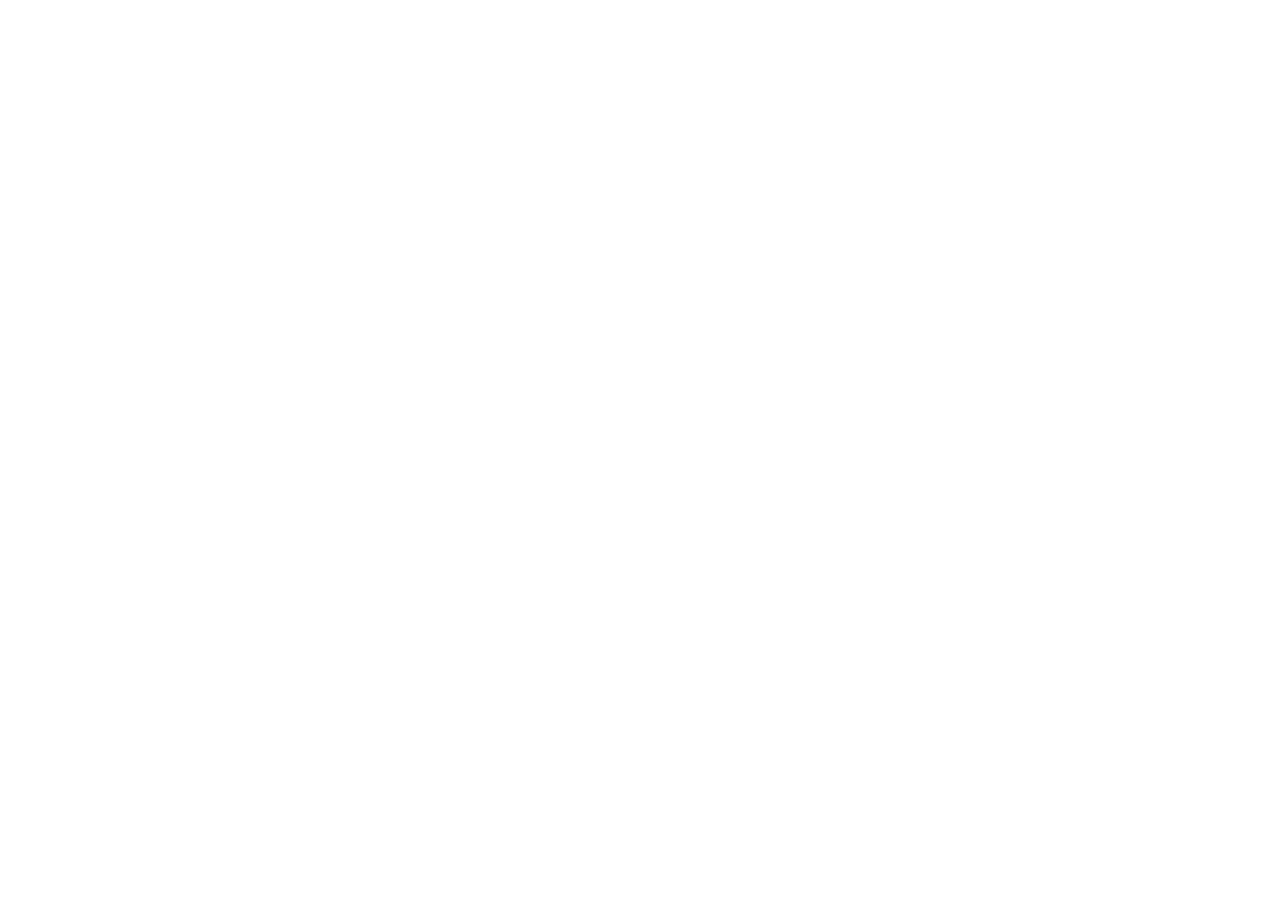
==== commit 9e36c213: "все знову" ====
--- a/index.html
+++ b/index.html
@@ -23,157 +23,11 @@
 </head>
 <body>
     <header class="header">
-        <div class="container-md header__inner">
-            <a class="logo" href="#">
-                <svg class="logo__svg" version="1.1" xmlns="http://www.w3.org/2000/svg" width="72" height="57" viewBox="0 0 32 32">
-                    <title>logo</title>
-                    <path d="M13.081 28.274v-4.068l-0.105-0.666v-6.803c0-1.566-0.444-2.77-1.333-3.612-0.865-0.842-2.163-1.262-3.893-1.262-1.192 0-2.326 0.199-3.402 0.596s-1.987 0.924-2.735 1.578l-1.122-1.859c0.935-0.795 2.057-1.403 3.367-1.824 1.309-0.444 2.689-0.666 4.138-0.666 2.385 0 4.22 0.596 5.506 1.789 1.309 1.169 1.964 2.957 1.964 5.365v11.432h-2.385zM6.733 28.449c-1.379 0-2.583-0.222-3.612-0.666-1.005-0.468-1.777-1.099-2.315-1.894-0.538-0.818-0.807-1.753-0.807-2.805 0-0.959 0.222-1.824 0.666-2.595 0.468-0.795 1.216-1.426 2.244-1.894 1.052-0.491 2.455-0.736 4.208-0.736h6.347v1.859h-6.277c-1.777 0-3.016 0.316-3.717 0.947-0.678 0.631-1.017 1.414-1.017 2.35 0 1.052 0.409 1.894 1.227 2.525s1.964 0.947 3.437 0.947c1.403 0 2.607-0.316 3.612-0.947 1.029-0.655 1.777-1.59 2.244-2.805l0.561 1.718c-0.468 1.216-1.286 2.186-2.455 2.911-1.146 0.725-2.595 1.087-4.348 1.087z"></path>
-                    <path d="M23.39 28.449c-1.917 0-3.6-0.397-5.050-1.192-1.45-0.818-2.583-1.929-3.402-3.332-0.818-1.426-1.227-3.051-1.227-4.875s0.386-3.437 1.157-4.839c0.795-1.403 1.87-2.502 3.226-3.296 1.379-0.818 2.922-1.227 4.629-1.227 1.73 0 3.261 0.397 4.594 1.192 1.356 0.771 2.42 1.87 3.191 3.296 0.771 1.403 1.157 3.028 1.157 4.875 0 0.117-0.012 0.245-0.035 0.386 0 0.117 0 0.245 0 0.386h-16.026v-1.859h14.694l-0.982 0.736c0-1.333-0.292-2.513-0.877-3.542-0.561-1.052-1.333-1.87-2.315-2.455s-2.116-0.877-3.402-0.877c-1.262 0-2.396 0.292-3.402 0.877s-1.788 1.403-2.35 2.455c-0.561 1.052-0.842 2.256-0.842 3.612v0.386c0 1.403 0.304 2.642 0.912 3.717 0.631 1.052 1.496 1.882 2.595 2.49 1.122 0.584 2.396 0.877 3.822 0.877 1.122 0 2.163-0.199 3.121-0.596 0.982-0.397 1.824-1.005 2.525-1.824l1.403 1.613c-0.818 0.982-1.847 1.73-3.086 2.244-1.216 0.514-2.56 0.771-4.033 0.771z"></path>
-                    <path d="M29.633 5.918h-12.274v-2.63h12.274v2.63z"></path>
-                </svg>   
-            </a>
-            <nav class="navigation">
-                <ul class="menu">
-                    <li class="menu__item">
-                        <a class="menu__link" href="#anemone">Anemone</a>
-                    </li>
-                    <li class="menu__item">
-                        <a class="menu__link" href="#about">About us</a>
-                    </li>
-                    <li class="menu__item">
-                        <a class="menu__link" href="#store">Store</a>
-                    </li>
-                    <li class="menu__item">
-                        <a class="menu__link" href="#delivery">Delivery</a>
-                    </li>
-                    <li class="menu__item">
-                        <a class="menu__link" href="#blog">Blog</a>
-                    </li>
-                </ul>
-            </nav>
-            <div class="header__btn-wrapper">
-                <button class="header__phone-btn" id="open-contact-modal">
-                    <svg class="header__phone-svg" version="1.1" xmlns="http://www.w3.org/2000/svg" width="28" height="28" viewBox="0 0 32 32">
-                        <title>tel</title>
-                        <path d="M26.332 6.267l-3.347-3.344c-0.409-0.409-0.955-0.638-1.534-0.638s-1.125 0.226-1.534 0.638l-3.605 3.598c-0.409 0.409-0.638 0.958-0.638 1.537 0 0.581 0.226 1.125 0.638 1.537l2.816 2.819c-0.642 1.495-1.563 2.852-2.715 4-1.153 1.16-2.502 2.074-3.998 2.721l-2.816-2.819c-0.409-0.408-0.955-0.638-1.534-0.638-0.285-0.001-0.568 0.055-0.831 0.164s-0.502 0.271-0.703 0.473l-3.608 3.598c-0.409 0.408-0.638 0.958-0.638 1.537 0 0.581 0.226 1.125 0.638 1.537l3.344 3.344c0.698 0.698 1.659 1.097 2.646 1.097 0.204 0 0.402-0.016 0.603-0.050 4.161-0.685 8.291-2.9 11.625-6.232 3.331-3.337 5.544-7.466 6.235-11.63 0.198-1.182-0.198-2.398-1.047-3.249zM25.15 9.143c-0.613 3.705-2.605 7.401-5.607 10.402s-6.694 4.993-10.4 5.606c-0.465 0.078-0.943-0.078-1.282-0.415l-3.284-3.284 3.482-3.485 3.793 3.799 0.679-0.251c2.058-0.757 3.928-1.952 5.478-3.503s2.745-3.42 3.501-5.479l0.251-0.679-3.797-3.793 3.482-3.485 3.284 3.284c0.339 0.339 0.497 0.817 0.418 1.282z"></path>
-                    </svg>
-                </button>
-                <button class="header__burger-btn" id="burger">
-                    <span class="header__burger-span"></span>
-                    <span class="header__burger-span"></span>
-                    <span class="header__burger-span"></span>
-                </button>
-            </div>
-        </div>
+        
     </header>
     
     <main class="main">
-        <section class="hero" id="anemone">
-            <div class=".container-md hero__content">
-                <div class="hero-bg-decoration">
-                    <h3 class="hero-bg-decoration__subtitle">flower studio</h3>
-                    <svg class="hero-bg-decoration__svg" version="1.1" xmlns="http://www.w3.org/2000/svg" width="166" height="166" viewBox="0 0 32 32">
-                        <title>header__btn</title>
-                        <path d="M21.177 14.541c0.024-0.104-0.041-0.207-0.144-0.231l-1.69-0.39c-0.104-0.024-0.207 0.041-0.231 0.144s0.041 0.207 0.144 0.231l1.503 0.347-0.347 1.503c-0.024 0.104 0.041 0.207 0.144 0.231s0.207-0.041 0.231-0.144l0.39-1.69zM11.283 20.79l9.809-6.129-0.204-0.327-9.809 6.129 0.204 0.327z"></path>
-                        <path d="M28.663 17.119c0.009-0.15 0.038-0.291 0.087-0.422 0.052-0.131 0.112-0.233 0.181-0.306l0.188 0.122c-0.060 0.071-0.114 0.163-0.162 0.276-0.046 0.113-0.072 0.233-0.080 0.36-0.010 0.173 0.009 0.299 0.058 0.379 0.051 0.079 0.122 0.122 0.212 0.127 0.067 0.004 0.12-0.015 0.16-0.057 0.042-0.039 0.074-0.093 0.096-0.161 0.025-0.068 0.047-0.144 0.065-0.229s0.040-0.169 0.063-0.254c0.023-0.082 0.054-0.157 0.093-0.224 0.041-0.067 0.094-0.121 0.159-0.161 0.065-0.038 0.149-0.054 0.253-0.048 0.099 0.006 0.187 0.039 0.262 0.099s0.132 0.144 0.169 0.253c0.040 0.111 0.056 0.244 0.046 0.399-0.007 0.118-0.030 0.235-0.069 0.351-0.037 0.116-0.083 0.211-0.138 0.284l-0.191-0.119c0.060-0.078 0.104-0.162 0.133-0.253 0.031-0.091 0.049-0.183 0.054-0.275 0.009-0.164-0.012-0.287-0.066-0.369-0.051-0.079-0.12-0.122-0.208-0.127-0.069-0.004-0.125 0.014-0.166 0.053-0.042 0.042-0.076 0.096-0.103 0.164-0.025 0.070-0.047 0.147-0.066 0.229-0.019 0.085-0.041 0.168-0.067 0.25-0.024 0.084-0.055 0.16-0.093 0.227-0.037 0.070-0.087 0.124-0.152 0.162-0.063 0.040-0.144 0.058-0.243 0.052-0.106-0.006-0.197-0.042-0.272-0.106-0.073-0.062-0.128-0.151-0.165-0.267-0.035-0.113-0.048-0.25-0.039-0.409z"></path>
-                        <path d="M30.209 19.497c-0.031 0.145-0.087 0.265-0.166 0.362-0.078 0.099-0.18 0.167-0.306 0.204-0.127 0.039-0.276 0.040-0.448 0.003l-1.035-0.222 0.052-0.241 1.011 0.217c0.188 0.040 0.339 0.023 0.455-0.051 0.117-0.072 0.194-0.193 0.23-0.362 0.027-0.127 0.025-0.243-0.007-0.349-0.030-0.103-0.088-0.192-0.174-0.264-0.084-0.070-0.194-0.12-0.33-0.149l-0.936-0.201 0.052-0.241 2.517 0.54-0.052 0.241-1.225-0.263 0.102-0.028c0.117 0.084 0.198 0.196 0.244 0.336 0.048 0.14 0.053 0.297 0.017 0.469z"></path>
-                        <path d="M27.766 21.145c0.067-0.163 0.163-0.295 0.289-0.395 0.128-0.098 0.271-0.158 0.43-0.18 0.161-0.021 0.325 0.002 0.492 0.071 0.169 0.069 0.302 0.168 0.4 0.295s0.157 0.27 0.177 0.429c0.020 0.158-0.004 0.32-0.071 0.485-0.068 0.167-0.165 0.3-0.291 0.398-0.126 0.101-0.269 0.161-0.427 0.181-0.159 0.022-0.323-0.001-0.492-0.071-0.167-0.068-0.3-0.167-0.4-0.295-0.099-0.125-0.159-0.269-0.18-0.43-0.019-0.16 0.005-0.323 0.072-0.488zM27.969 21.228c-0.050 0.122-0.067 0.241-0.053 0.357 0.017 0.117 0.064 0.222 0.14 0.316 0.078 0.097 0.182 0.172 0.312 0.226 0.133 0.054 0.26 0.074 0.381 0.059 0.12-0.013 0.227-0.056 0.319-0.128 0.094-0.071 0.166-0.167 0.215-0.287s0.065-0.238 0.048-0.355c-0.015-0.116-0.060-0.222-0.136-0.318s-0.18-0.171-0.312-0.226c-0.131-0.054-0.258-0.073-0.381-0.059-0.121 0.015-0.229 0.059-0.323 0.13-0.092 0.072-0.162 0.167-0.21 0.285z"></path>
-                        <path d="M26.715 23.19c0.084-0.133 0.19-0.234 0.319-0.303 0.131-0.068 0.274-0.098 0.43-0.090 0.157 0.011 0.32 0.070 0.488 0.176s0.29 0.227 0.366 0.362c0.078 0.137 0.113 0.278 0.106 0.424s-0.053 0.286-0.139 0.421c-0.093 0.147-0.209 0.257-0.348 0.33-0.139 0.077-0.289 0.11-0.45 0.102-0.159-0.008-0.316-0.060-0.471-0.158-0.157-0.099-0.272-0.218-0.348-0.359s-0.109-0.291-0.102-0.45c0.006-0.157 0.056-0.31 0.148-0.456zM26.662 22.045l2.11 1.331-0.126 0.2-0.464-0.293-0.295-0.215-0.33-0.167-1.027-0.648 0.132-0.208zM26.909 23.292c-0.069 0.11-0.106 0.223-0.112 0.34-0.003 0.118 0.024 0.231 0.082 0.339 0.060 0.109 0.149 0.201 0.269 0.276s0.24 0.116 0.362 0.122 0.236-0.018 0.341-0.072c0.105-0.054 0.192-0.136 0.261-0.245s0.106-0.224 0.111-0.344c0.003-0.118-0.024-0.231-0.082-0.339-0.059-0.106-0.148-0.196-0.268-0.272s-0.24-0.117-0.363-0.127c-0.122-0.006-0.236 0.018-0.341 0.072-0.104 0.057-0.191 0.141-0.26 0.25z"></path>
-                        <path d="M25.988 26.966c-0.107 0.102-0.221 0.17-0.342 0.205-0.12 0.038-0.243 0.036-0.368-0.004-0.127-0.039-0.25-0.123-0.372-0.25l-0.729-0.767 0.178-0.17 0.712 0.749c0.132 0.139 0.267 0.21 0.404 0.214 0.137 0.007 0.269-0.050 0.395-0.169 0.094-0.089 0.158-0.187 0.191-0.292 0.034-0.102 0.036-0.208 0.006-0.317-0.030-0.105-0.093-0.208-0.188-0.309l-0.66-0.694 0.178-0.17 1.255 1.32-0.171 0.163-0.344-0.362 0.092 0.041c0.049 0.136 0.053 0.274 0.012 0.415-0.040 0.143-0.123 0.275-0.251 0.396z"></path>
-                        <path d="M23.062 26.937c0.146-0.098 0.3-0.153 0.461-0.166 0.16-0.010 0.313 0.021 0.457 0.091 0.146 0.072 0.269 0.184 0.369 0.334 0.102 0.152 0.157 0.308 0.167 0.469s-0.021 0.312-0.093 0.454-0.182 0.263-0.33 0.362c-0.15 0.1-0.305 0.156-0.464 0.168-0.161 0.013-0.313-0.017-0.455-0.088-0.144-0.071-0.267-0.182-0.369-0.334-0.1-0.15-0.156-0.306-0.167-0.469-0.012-0.159 0.019-0.312 0.091-0.457 0.074-0.144 0.185-0.265 0.333-0.364zM23.183 27.119c-0.11 0.073-0.191 0.162-0.243 0.267-0.051 0.107-0.072 0.22-0.061 0.341 0.010 0.124 0.055 0.244 0.133 0.362 0.080 0.119 0.174 0.206 0.283 0.262 0.107 0.056 0.219 0.080 0.336 0.072 0.118-0.006 0.231-0.046 0.339-0.118s0.187-0.161 0.238-0.268c0.053-0.105 0.074-0.218 0.065-0.34s-0.053-0.242-0.133-0.362c-0.078-0.117-0.173-0.205-0.283-0.262-0.109-0.055-0.223-0.079-0.341-0.073-0.117 0.008-0.228 0.048-0.334 0.119z"></path>
-                        <path d="M21.597 27.832l1.332 1.42-0.218 0.090-1.224-1.322 0.099-0.041 0.054 1.807-0.195 0.081-1.234-1.318 0.099-0.041 0.060 1.804-0.208 0.086-0.059-1.947 0.215-0.089 1.172 1.235-0.067 0.028-0.041-1.703 0.215-0.089z"></path>
-                        <path d="M17.898 28.942c0.149-0.022 0.293-0.022 0.431-0.001 0.139 0.024 0.251 0.062 0.336 0.115l-0.082 0.209c-0.081-0.044-0.182-0.078-0.303-0.103-0.12-0.022-0.243-0.024-0.369-0.005-0.172 0.025-0.291 0.070-0.359 0.134-0.067 0.066-0.095 0.144-0.081 0.233 0.010 0.067 0.039 0.115 0.088 0.145 0.047 0.033 0.106 0.053 0.177 0.061 0.072 0.010 0.151 0.016 0.238 0.018s0.174 0.005 0.261 0.011c0.085 0.006 0.165 0.021 0.238 0.046 0.074 0.026 0.137 0.067 0.19 0.123 0.050 0.056 0.083 0.135 0.098 0.238 0.015 0.098 0 0.19-0.043 0.276s-0.115 0.158-0.213 0.217c-0.101 0.062-0.228 0.104-0.381 0.126-0.117 0.017-0.236 0.018-0.357 0.003-0.121-0.013-0.223-0.038-0.306-0.078l0.078-0.211c0.088 0.043 0.18 0.069 0.275 0.079 0.095 0.012 0.189 0.011 0.28-0.003 0.163-0.024 0.278-0.070 0.348-0.139 0.067-0.066 0.095-0.143 0.082-0.23-0.010-0.069-0.039-0.119-0.086-0.152-0.049-0.032-0.11-0.055-0.182-0.068-0.074-0.010-0.153-0.016-0.238-0.018-0.087-0.001-0.173-0.006-0.258-0.015-0.087-0.006-0.168-0.021-0.242-0.045-0.076-0.022-0.139-0.060-0.189-0.116-0.052-0.053-0.086-0.129-0.1-0.227-0.016-0.105 0.001-0.201 0.049-0.288 0.046-0.084 0.122-0.156 0.228-0.216 0.104-0.057 0.235-0.098 0.393-0.121z"></path>
-                        <path d="M15.845 30.938c-0.148-0.001-0.277-0.031-0.388-0.090-0.113-0.056-0.2-0.143-0.262-0.259-0.064-0.116-0.095-0.262-0.094-0.438l0.008-1.058 0.246 0.002-0.008 1.034c-0.001 0.192 0.046 0.337 0.142 0.435 0.094 0.1 0.228 0.151 0.401 0.152 0.13 0.001 0.243-0.025 0.341-0.077 0.095-0.050 0.17-0.125 0.224-0.224 0.052-0.097 0.078-0.215 0.079-0.353l0.007-0.958 0.246 0.002-0.020 2.574-0.246-0.002 0.010-1.252 0.048 0.094c-0.059 0.131-0.152 0.234-0.28 0.306-0.128 0.075-0.28 0.112-0.455 0.111z"></path>
-                        <path d="M13.76 28.885c0.173 0.032 0.322 0.099 0.446 0.201 0.122 0.105 0.21 0.232 0.265 0.384 0.054 0.153 0.065 0.319 0.033 0.496-0.033 0.18-0.102 0.331-0.206 0.453s-0.232 0.209-0.383 0.262c-0.151 0.052-0.314 0.063-0.489 0.031-0.177-0.033-0.327-0.1-0.45-0.202-0.125-0.103-0.213-0.229-0.266-0.38-0.055-0.151-0.066-0.317-0.033-0.496 0.032-0.178 0.101-0.328 0.206-0.453 0.102-0.122 0.23-0.211 0.384-0.265 0.153-0.052 0.317-0.062 0.492-0.030zM13.72 29.1c-0.13-0.024-0.25-0.016-0.36 0.022-0.111 0.041-0.204 0.108-0.28 0.203-0.079 0.096-0.131 0.214-0.156 0.353-0.026 0.141-0.019 0.269 0.021 0.385 0.038 0.115 0.101 0.21 0.191 0.285 0.089 0.077 0.198 0.128 0.325 0.151s0.247 0.014 0.358-0.026c0.111-0.039 0.205-0.105 0.283-0.199s0.13-0.211 0.156-0.352c0.025-0.139 0.018-0.267-0.021-0.385-0.040-0.115-0.105-0.212-0.194-0.29-0.090-0.075-0.197-0.124-0.322-0.147z"></path>
-                        <path d="M11.543 28.277c0.147 0.055 0.268 0.138 0.363 0.249 0.094 0.114 0.152 0.248 0.176 0.402 0.021 0.156-0.003 0.327-0.072 0.514s-0.162 0.331-0.279 0.433c-0.118 0.104-0.249 0.168-0.393 0.191s-0.291 0.007-0.441-0.049c-0.163-0.060-0.294-0.151-0.395-0.272-0.104-0.12-0.168-0.259-0.192-0.419-0.025-0.157-0.006-0.322 0.057-0.493 0.064-0.174 0.158-0.312 0.28-0.414s0.262-0.167 0.419-0.192c0.155-0.026 0.314-0.009 0.477 0.051zM12.653 27.989l-0.868 2.339-0.221-0.082 0.191-0.514 0.149-0.333 0.095-0.357 0.422-1.139 0.231 0.086zM11.484 28.488c-0.121-0.045-0.24-0.058-0.355-0.040-0.116 0.021-0.221 0.071-0.315 0.15-0.094 0.081-0.166 0.188-0.215 0.32s-0.064 0.259-0.045 0.38 0.066 0.227 0.141 0.319c0.075 0.092 0.172 0.16 0.294 0.205s0.241 0.057 0.36 0.037c0.116-0.021 0.221-0.071 0.315-0.15 0.091-0.080 0.161-0.186 0.21-0.318s0.065-0.259 0.049-0.381c-0.019-0.121-0.066-0.227-0.141-0.319-0.077-0.090-0.177-0.158-0.298-0.203z"></path>
-                        <path d="M7.697 28.335c-0.122-0.084-0.212-0.182-0.27-0.293-0.061-0.11-0.085-0.231-0.070-0.361 0.013-0.132 0.069-0.27 0.17-0.414l0.604-0.869 0.202 0.141-0.59 0.849c-0.109 0.158-0.152 0.304-0.128 0.439 0.021 0.136 0.103 0.253 0.246 0.352 0.106 0.074 0.215 0.117 0.325 0.128 0.107 0.012 0.211-0.007 0.311-0.059 0.097-0.051 0.185-0.133 0.265-0.247l0.546-0.787 0.202 0.141-1.039 1.496-0.194-0.135 0.285-0.41-0.022 0.099c-0.123 0.075-0.257 0.107-0.404 0.095-0.148-0.010-0.294-0.065-0.439-0.165z"></path>
-                        <path d="M7.135 25.469c0.125 0.123 0.21 0.263 0.256 0.418 0.042 0.155 0.043 0.311 0.003 0.466-0.041 0.157-0.125 0.3-0.252 0.429-0.128 0.13-0.27 0.216-0.425 0.258s-0.31 0.042-0.464 0.001c-0.154-0.041-0.295-0.125-0.421-0.25-0.129-0.127-0.215-0.267-0.258-0.42-0.045-0.155-0.047-0.31-0.006-0.464 0.040-0.156 0.124-0.299 0.252-0.429 0.127-0.128 0.268-0.215 0.425-0.258 0.153-0.044 0.309-0.045 0.466-0.003 0.156 0.043 0.297 0.127 0.424 0.252zM6.982 25.624c-0.094-0.093-0.197-0.154-0.311-0.184-0.115-0.029-0.23-0.025-0.346 0.010-0.119 0.035-0.228 0.103-0.327 0.204-0.101 0.102-0.167 0.212-0.199 0.33-0.034 0.116-0.034 0.231-0.002 0.344 0.030 0.114 0.092 0.217 0.184 0.308s0.196 0.151 0.311 0.179c0.113 0.030 0.228 0.029 0.346-0.005s0.227-0.101 0.327-0.204c0.099-0.101 0.165-0.211 0.199-0.33 0.032-0.118 0.033-0.234 0.002-0.349-0.032-0.113-0.093-0.214-0.184-0.303z"></path>
-                        <path d="M5.965 24.224l-1.116 1.595-0.133-0.195 1.043-1.469 0.061 0.089-1.757 0.424-0.119-0.175 1.037-1.478 0.061 0.089-1.753 0.43-0.127-0.186 1.894-0.458 0.131 0.192-0.967 1.401-0.041-0.060 1.659-0.39 0.131 0.192z"></path>
-                        <path d="M4.116 20.836c0.052 0.141 0.082 0.281 0.090 0.422 0.005 0.141-0.009 0.259-0.043 0.353l-0.221-0.037c0.026-0.089 0.039-0.195 0.038-0.317-0.003-0.122-0.027-0.243-0.071-0.362-0.060-0.163-0.129-0.27-0.205-0.323-0.079-0.052-0.16-0.063-0.245-0.031-0.063 0.023-0.104 0.062-0.123 0.116-0.022 0.053-0.030 0.115-0.023 0.186 0.005 0.072 0.015 0.151 0.032 0.236s0.031 0.171 0.044 0.258c0.012 0.084 0.013 0.165 0.005 0.242-0.011 0.078-0.037 0.148-0.081 0.211-0.044 0.061-0.115 0.109-0.212 0.145-0.093 0.035-0.186 0.040-0.279 0.015s-0.179-0.079-0.257-0.164c-0.081-0.086-0.149-0.201-0.203-0.347-0.041-0.111-0.067-0.227-0.078-0.349-0.013-0.121-0.009-0.226 0.012-0.316l0.223 0.032c-0.024 0.095-0.031 0.19-0.020 0.285 0.008 0.096 0.029 0.187 0.061 0.274 0.057 0.154 0.126 0.258 0.208 0.312 0.079 0.052 0.159 0.063 0.242 0.033 0.065-0.024 0.109-0.063 0.131-0.115 0.022-0.055 0.031-0.119 0.029-0.192-0.005-0.075-0.016-0.153-0.032-0.236-0.017-0.085-0.030-0.17-0.039-0.256-0.012-0.087-0.014-0.168-0.006-0.246 0.005-0.079 0.030-0.148 0.074-0.209 0.041-0.062 0.108-0.11 0.202-0.145 0.1-0.037 0.197-0.041 0.292-0.012 0.092 0.028 0.178 0.087 0.259 0.178 0.078 0.090 0.144 0.209 0.2 0.359z"></path>
-                        <path d="M1.749 19.281c-0.029-0.145-0.027-0.278 0.008-0.398 0.032-0.122 0.098-0.225 0.199-0.309 0.101-0.086 0.237-0.147 0.409-0.182l1.037-0.21 0.049 0.241-1.013 0.205c-0.188 0.038-0.32 0.114-0.396 0.229-0.079 0.113-0.101 0.254-0.066 0.424 0.026 0.127 0.074 0.233 0.146 0.317 0.069 0.083 0.157 0.141 0.265 0.173 0.105 0.031 0.226 0.032 0.362 0.005l0.939-0.19 0.049 0.242-2.523 0.511-0.049-0.242 1.228-0.249-0.082 0.066c-0.141-0.031-0.26-0.101-0.358-0.211-0.1-0.11-0.168-0.25-0.203-0.423z"></path>
-                        <path d="M3.326 16.821c0.005 0.176-0.030 0.335-0.105 0.478-0.077 0.141-0.184 0.254-0.321 0.338-0.139 0.085-0.298 0.13-0.479 0.134-0.183 0.005-0.344-0.031-0.485-0.108s-0.253-0.184-0.335-0.321c-0.082-0.137-0.126-0.294-0.131-0.472-0.005-0.18 0.030-0.341 0.105-0.482 0.075-0.143 0.181-0.256 0.317-0.338 0.137-0.085 0.296-0.129 0.479-0.134 0.18-0.005 0.342 0.031 0.485 0.108 0.141 0.075 0.254 0.182 0.338 0.321 0.082 0.139 0.126 0.297 0.131 0.476zM3.108 16.827c-0.004-0.132-0.036-0.248-0.096-0.348-0.063-0.1-0.148-0.178-0.256-0.233-0.11-0.057-0.236-0.084-0.377-0.080-0.143 0.004-0.267 0.037-0.372 0.1-0.105 0.061-0.185 0.143-0.24 0.246-0.057 0.103-0.084 0.22-0.081 0.349s0.037 0.244 0.1 0.344c0.061 0.1 0.145 0.179 0.253 0.236s0.234 0.084 0.377 0.080c0.141-0.004 0.265-0.037 0.372-0.1 0.105-0.063 0.186-0.146 0.243-0.25 0.055-0.103 0.081-0.219 0.077-0.346z"></path>
-                        <path d="M3.46 14.509c-0.023 0.156-0.079 0.291-0.169 0.407-0.092 0.115-0.211 0.2-0.357 0.256-0.148 0.053-0.321 0.065-0.517 0.036s-0.357-0.090-0.482-0.183c-0.127-0.093-0.216-0.208-0.268-0.345s-0.067-0.283-0.044-0.441c0.025-0.172 0.087-0.319 0.185-0.443 0.096-0.126 0.219-0.218 0.37-0.275 0.149-0.058 0.314-0.073 0.494-0.046 0.183 0.027 0.338 0.089 0.463 0.187s0.217 0.221 0.275 0.37c0.058 0.146 0.074 0.306 0.049 0.477zM3.972 15.535l-2.468-0.363 0.034-0.233 0.542 0.080 0.357 0.077 0.369 0.019 1.201 0.177-0.036 0.244zM3.242 14.494c0.019-0.128 0.007-0.247-0.035-0.356-0.045-0.109-0.115-0.202-0.212-0.277-0.099-0.075-0.218-0.123-0.358-0.144s-0.266-0.009-0.381 0.035c-0.114 0.044-0.208 0.112-0.283 0.204s-0.121 0.202-0.14 0.33c-0.019 0.128-0.006 0.248 0.038 0.36 0.045 0.109 0.115 0.202 0.212 0.277 0.097 0.073 0.215 0.119 0.355 0.14s0.267 0.010 0.383-0.031c0.114-0.044 0.208-0.112 0.283-0.204 0.072-0.095 0.118-0.206 0.137-0.334z"></path>
-                        <path d="M2.613 10.728c0.058-0.136 0.135-0.244 0.231-0.324 0.095-0.083 0.208-0.13 0.339-0.143 0.132-0.015 0.279 0.012 0.441 0.081l0.975 0.412-0.096 0.227-0.952-0.403c-0.177-0.075-0.329-0.086-0.456-0.035-0.129 0.049-0.227 0.153-0.294 0.313-0.050 0.119-0.070 0.234-0.059 0.344 0.010 0.107 0.050 0.205 0.121 0.292 0.070 0.085 0.168 0.154 0.296 0.208l0.882 0.373-0.096 0.227-1.678-0.71 0.092-0.217 0.46 0.195-0.101-0.001c-0.099-0.105-0.158-0.23-0.176-0.376-0.021-0.147 0.003-0.301 0.072-0.463z"></path>
-                        <path d="M5.302 9.592c-0.095 0.148-0.215 0.259-0.357 0.335-0.143 0.073-0.295 0.105-0.456 0.098-0.162-0.009-0.319-0.062-0.471-0.16-0.153-0.099-0.267-0.22-0.339-0.364s-0.104-0.295-0.095-0.454c0.009-0.159 0.062-0.314 0.159-0.463 0.098-0.152 0.218-0.264 0.359-0.338 0.143-0.076 0.294-0.109 0.453-0.1 0.161 0.007 0.318 0.061 0.471 0.16 0.152 0.098 0.265 0.219 0.339 0.364 0.074 0.141 0.106 0.293 0.098 0.456-0.011 0.161-0.064 0.317-0.161 0.466zM5.119 9.473c0.072-0.111 0.111-0.225 0.117-0.341 0.005-0.118-0.022-0.23-0.080-0.337-0.059-0.11-0.147-0.203-0.266-0.279-0.12-0.078-0.242-0.12-0.364-0.128-0.121-0.009-0.233 0.013-0.337 0.067-0.106 0.053-0.194 0.134-0.264 0.242s-0.108 0.222-0.113 0.34c-0.007 0.117 0.018 0.229 0.075 0.338s0.145 0.201 0.266 0.279c0.119 0.077 0.24 0.119 0.364 0.128 0.122 0.007 0.236-0.016 0.342-0.068 0.104-0.054 0.19-0.135 0.259-0.241z"></path>
-                        <path d="M6.277 8.194l-1.788-0.77 0.164-0.17 1.65 0.723-0.075 0.077-0.771-1.635 0.147-0.152 1.657 0.716-0.075 0.077-0.776-1.63 0.157-0.162 0.832 1.761-0.161 0.167-1.568-0.663 0.051-0.052 0.718 1.545-0.161 0.167z"></path>
-                        <path d="M9.187 5.707c-0.127 0.080-0.259 0.139-0.394 0.175-0.137 0.034-0.255 0.045-0.354 0.031l-0.010-0.224c0.092 0.007 0.198-0.002 0.318-0.029 0.119-0.028 0.232-0.077 0.34-0.145 0.147-0.093 0.238-0.182 0.274-0.267 0.035-0.088 0.028-0.17-0.020-0.246-0.036-0.057-0.082-0.089-0.139-0.097-0.056-0.011-0.119-0.006-0.187 0.016-0.070 0.019-0.145 0.046-0.224 0.080s-0.161 0.066-0.243 0.096c-0.080 0.029-0.159 0.047-0.236 0.055-0.078 0.006-0.153-0.006-0.223-0.035-0.069-0.031-0.131-0.090-0.186-0.178-0.053-0.084-0.077-0.174-0.072-0.27s0.041-0.191 0.107-0.285c0.067-0.097 0.166-0.187 0.298-0.27 0.1-0.063 0.208-0.112 0.325-0.148 0.116-0.038 0.22-0.055 0.311-0.053l0.015 0.225c-0.098-0.004-0.192 0.009-0.283 0.039-0.092 0.028-0.177 0.066-0.255 0.116-0.139 0.088-0.226 0.177-0.262 0.268-0.035 0.088-0.029 0.169 0.018 0.243 0.037 0.059 0.084 0.094 0.14 0.105 0.058 0.010 0.123 0.006 0.194-0.011 0.072-0.021 0.147-0.047 0.224-0.080 0.080-0.034 0.16-0.064 0.242-0.091 0.082-0.030 0.162-0.049 0.239-0.057 0.078-0.011 0.151-0.001 0.22 0.030 0.069 0.027 0.13 0.083 0.184 0.167 0.057 0.090 0.081 0.184 0.072 0.283-0.008 0.095-0.048 0.192-0.121 0.29-0.072 0.094-0.175 0.184-0.31 0.269z"></path>
-                        <path d="M10.256 3.046c0.136-0.059 0.266-0.083 0.391-0.074 0.126 0.006 0.241 0.050 0.344 0.131 0.105 0.080 0.193 0.201 0.263 0.363l0.42 0.972-0.226 0.098-0.41-0.949c-0.076-0.176-0.178-0.29-0.306-0.34-0.127-0.054-0.269-0.046-0.429 0.023-0.119 0.051-0.212 0.121-0.281 0.208-0.067 0.084-0.105 0.183-0.114 0.295-0.008 0.109 0.015 0.228 0.070 0.355l0.38 0.879-0.226 0.098-1.021-2.364 0.226-0.098 0.497 1.15-0.082-0.067c0.001-0.144 0.045-0.275 0.132-0.394 0.087-0.121 0.211-0.216 0.372-0.285z"></path>
-                        <path d="M12.951 4.092c-0.171 0.041-0.334 0.039-0.49-0.004-0.154-0.047-0.286-0.128-0.397-0.244-0.112-0.118-0.188-0.265-0.23-0.441-0.042-0.178-0.040-0.344 0.006-0.497s0.128-0.285 0.245-0.394c0.117-0.109 0.262-0.184 0.435-0.225 0.176-0.042 0.34-0.041 0.493 0.004 0.155 0.044 0.288 0.124 0.396 0.241 0.111 0.116 0.188 0.263 0.23 0.441 0.042 0.176 0.040 0.341-0.006 0.497-0.044 0.153-0.126 0.286-0.244 0.397-0.119 0.109-0.265 0.185-0.438 0.226zM12.9 3.88c0.128-0.031 0.235-0.086 0.321-0.166 0.085-0.082 0.143-0.182 0.175-0.299 0.033-0.12 0.034-0.248 0.001-0.385-0.033-0.139-0.092-0.254-0.175-0.344-0.081-0.090-0.178-0.151-0.29-0.184-0.113-0.035-0.232-0.037-0.358-0.007s-0.232 0.086-0.317 0.168c-0.086 0.080-0.145 0.179-0.179 0.296s-0.034 0.246-0.001 0.385c0.033 0.137 0.091 0.252 0.175 0.344 0.083 0.090 0.181 0.152 0.294 0.187 0.112 0.033 0.231 0.034 0.354 0.005z"></path>
-                        <path d="M15.192 3.749c-0.157 0.010-0.301-0.017-0.433-0.081-0.132-0.066-0.24-0.165-0.324-0.296-0.082-0.134-0.13-0.3-0.142-0.499s0.014-0.368 0.080-0.509c0.065-0.143 0.159-0.254 0.282-0.334s0.264-0.124 0.423-0.134c0.173-0.011 0.33 0.019 0.471 0.089 0.143 0.068 0.258 0.169 0.346 0.305 0.087 0.134 0.136 0.292 0.147 0.474 0.011 0.185-0.018 0.349-0.088 0.492s-0.172 0.259-0.305 0.346c-0.131 0.087-0.284 0.136-0.457 0.146zM14.294 4.461l-0.154-2.49 0.236-0.015 0.034 0.547-0.002 0.365 0.057 0.365 0.075 1.212-0.246 0.015zM15.161 3.532c0.129-0.008 0.243-0.044 0.341-0.108 0.098-0.066 0.174-0.154 0.227-0.264 0.053-0.112 0.076-0.239 0.067-0.38s-0.046-0.263-0.113-0.365c-0.067-0.103-0.153-0.181-0.258-0.234s-0.223-0.077-0.352-0.069c-0.129 0.008-0.244 0.045-0.344 0.112-0.098 0.066-0.174 0.154-0.227 0.264-0.051 0.11-0.072 0.235-0.064 0.376s0.045 0.264 0.11 0.369c0.067 0.103 0.153 0.181 0.258 0.234 0.107 0.051 0.226 0.073 0.355 0.065z"></path>
-                        <path d="M18.801 2.137c0.145 0.028 0.267 0.081 0.365 0.159 0.101 0.076 0.171 0.177 0.21 0.302 0.041 0.126 0.046 0.275 0.012 0.448l-0.202 1.039-0.242-0.047 0.198-1.015c0.037-0.188 0.017-0.34-0.060-0.454-0.074-0.116-0.196-0.19-0.367-0.223-0.127-0.025-0.244-0.020-0.349 0.013-0.103 0.032-0.19 0.091-0.261 0.179-0.069 0.086-0.116 0.197-0.143 0.333l-0.183 0.94-0.242-0.047 0.348-1.788 0.232 0.045-0.096 0.49-0.020-0.099c0.082-0.118 0.192-0.202 0.331-0.25 0.14-0.051 0.296-0.059 0.468-0.026z"></path>
-                        <path d="M20.456 4.527c-0.164-0.063-0.298-0.156-0.402-0.28-0.101-0.125-0.164-0.267-0.19-0.426-0.025-0.161-0.005-0.325 0.060-0.494 0.065-0.171 0.161-0.306 0.286-0.407s0.267-0.163 0.424-0.186c0.158-0.024 0.32-0.004 0.486 0.060 0.168 0.065 0.303 0.159 0.405 0.282 0.104 0.124 0.167 0.265 0.191 0.423 0.026 0.159 0.006 0.323-0.060 0.494-0.065 0.168-0.16 0.304-0.286 0.407-0.123 0.101-0.265 0.165-0.426 0.19-0.16 0.023-0.323 0.002-0.489-0.061zM20.535 4.323c0.123 0.047 0.242 0.062 0.358 0.045 0.117-0.020 0.221-0.069 0.313-0.147 0.095-0.080 0.168-0.186 0.219-0.318 0.051-0.134 0.068-0.261 0.050-0.382-0.016-0.12-0.061-0.225-0.135-0.316-0.073-0.093-0.171-0.162-0.292-0.209s-0.24-0.060-0.356-0.040c-0.116 0.018-0.221 0.065-0.315 0.143s-0.167 0.184-0.218 0.318c-0.051 0.132-0.067 0.259-0.050 0.382 0.018 0.121 0.064 0.228 0.137 0.32 0.074 0.090 0.171 0.158 0.29 0.204z"></path>
-                        <path d="M22.066 5.214l0.391-1.907 0.2 0.126-0.374 1.762-0.091-0.057 1.445-1.086 0.179 0.113-0.365 1.768-0.091-0.057 1.439-1.090 0.191 0.12-1.556 1.172-0.197-0.124 0.332-1.67 0.062 0.039-1.368 1.016-0.197-0.124z"></path>
-                        <path d="M25.095 7.565c-0.104-0.108-0.188-0.225-0.251-0.351-0.061-0.127-0.095-0.241-0.102-0.34l0.217-0.055c0.012 0.092 0.042 0.194 0.093 0.306 0.052 0.111 0.122 0.212 0.21 0.303 0.12 0.125 0.226 0.196 0.318 0.214 0.093 0.016 0.172-0.007 0.237-0.069 0.048-0.047 0.070-0.098 0.067-0.156-0.001-0.057-0.018-0.117-0.053-0.18-0.033-0.064-0.075-0.132-0.124-0.203s-0.097-0.144-0.143-0.219c-0.044-0.073-0.078-0.146-0.101-0.22-0.022-0.076-0.025-0.151-0.011-0.226 0.016-0.073 0.061-0.146 0.136-0.218 0.072-0.069 0.155-0.111 0.25-0.125s0.195 0.001 0.301 0.047c0.109 0.046 0.217 0.125 0.324 0.237 0.082 0.085 0.152 0.181 0.211 0.288 0.060 0.106 0.099 0.204 0.115 0.294l-0.217 0.060c-0.016-0.097-0.048-0.187-0.096-0.269-0.046-0.084-0.101-0.16-0.165-0.226-0.114-0.118-0.219-0.186-0.315-0.202-0.093-0.016-0.171 0.006-0.234 0.067-0.050 0.048-0.075 0.101-0.074 0.158 0.002 0.059 0.019 0.121 0.051 0.187 0.035 0.066 0.076 0.134 0.124 0.203 0.050 0.071 0.096 0.144 0.138 0.218 0.046 0.074 0.081 0.149 0.104 0.223 0.027 0.074 0.032 0.148 0.016 0.221-0.013 0.073-0.055 0.145-0.126 0.214-0.077 0.074-0.164 0.116-0.263 0.128-0.095 0.011-0.198-0.008-0.308-0.060-0.107-0.051-0.216-0.134-0.327-0.249z"></path>
-                        <path d="M27.897 8.046c0.085 0.121 0.136 0.243 0.153 0.368 0.020 0.125 0.001 0.246-0.058 0.363-0.057 0.12-0.157 0.23-0.301 0.331l-0.865 0.61-0.142-0.201 0.845-0.596c0.157-0.111 0.247-0.234 0.27-0.369 0.027-0.135-0.010-0.273-0.11-0.415-0.075-0.106-0.162-0.183-0.261-0.232-0.096-0.048-0.2-0.065-0.312-0.051-0.109 0.014-0.22 0.062-0.333 0.142l-0.783 0.552-0.142-0.201 2.104-1.484 0.142 0.201-1.024 0.722 0.049-0.094c0.141-0.029 0.279-0.012 0.413 0.049 0.136 0.060 0.254 0.162 0.355 0.305z"></path>
-                        <path d="M27.442 10.925c-0.075-0.159-0.107-0.319-0.096-0.48 0.014-0.16 0.066-0.306 0.157-0.439 0.093-0.133 0.221-0.239 0.384-0.316 0.165-0.078 0.328-0.11 0.488-0.096s0.305 0.067 0.436 0.159 0.234 0.218 0.31 0.38c0.077 0.163 0.11 0.324 0.098 0.483-0.011 0.161-0.062 0.307-0.154 0.437-0.091 0.132-0.219 0.238-0.384 0.316-0.163 0.077-0.326 0.109-0.488 0.096-0.159-0.012-0.305-0.064-0.439-0.157-0.131-0.094-0.235-0.222-0.311-0.383zM27.64 10.832c0.056 0.119 0.132 0.213 0.228 0.28 0.098 0.066 0.207 0.103 0.328 0.11 0.124 0.008 0.25-0.018 0.377-0.078 0.13-0.061 0.23-0.142 0.3-0.242 0.072-0.098 0.112-0.205 0.12-0.322 0.011-0.118-0.011-0.235-0.067-0.352s-0.132-0.209-0.23-0.275c-0.096-0.067-0.205-0.105-0.327-0.114s-0.248 0.017-0.377 0.078c-0.128 0.060-0.228 0.141-0.3 0.242-0.071 0.1-0.111 0.209-0.122 0.326-0.009 0.117 0.014 0.233 0.068 0.348z"></path>
-                        <path d="M28.235 13.050c-0.042-0.152-0.045-0.298-0.009-0.44 0.038-0.142 0.112-0.268 0.223-0.378 0.114-0.108 0.267-0.189 0.459-0.241s0.363-0.062 0.515-0.026c0.153 0.035 0.282 0.104 0.384 0.207s0.176 0.232 0.218 0.386c0.046 0.167 0.049 0.327 0.010 0.48-0.037 0.154-0.113 0.288-0.228 0.401-0.113 0.113-0.258 0.193-0.434 0.242-0.178 0.049-0.345 0.054-0.5 0.015s-0.288-0.115-0.401-0.228c-0.112-0.111-0.191-0.25-0.237-0.417zM27.353 12.317l2.406-0.662 0.062 0.227-0.529 0.145-0.358 0.073-0.345 0.131-1.171 0.322-0.065-0.238zM28.441 12.975c0.034 0.125 0.093 0.229 0.176 0.312 0.085 0.082 0.187 0.138 0.305 0.168 0.121 0.029 0.249 0.025 0.385-0.012s0.248-0.099 0.334-0.185c0.087-0.086 0.146-0.186 0.177-0.3s0.029-0.234-0.005-0.358c-0.034-0.125-0.094-0.23-0.18-0.314-0.085-0.082-0.187-0.138-0.305-0.168-0.118-0.028-0.245-0.023-0.381 0.015s-0.249 0.098-0.338 0.183c-0.087 0.086-0.146 0.186-0.177 0.3-0.028 0.116-0.025 0.236 0.009 0.361z"></path>
-                    </svg>
-                </div>
-                <h1 class="hero__title">ANEMONE</h1>
-            </div>
-        </section>
-        <section class="about" id="about">
-            <div class="container-md about__content">
-                <h2 class="about__title">ABOUT</h2>
-                <div class="about__information">
-                    <p class="about__text">
-                        We are a minimalistic flower studio. We love people and flowers. Therefore, every day we give people the beauty and joy creating stylish and modern masterpieces. Every bouquet we create is unique as you are.
-                    </p>
-                    <picture>
-                        <source type="image/webp" class="about__image" srcset="./src/image/about/image_about.webp 1x, ./src/image/about/image_about@2x.webp 2x">
-                        <img class="about__image" src="./src/image/about/image_about.png" srcset="./src/image/about/image_about@2x.png 2x" alt="about image">
-                    </picture>
-                </div>
-            </div>
-        </section>
-        <!-- <section class="store" id="store">
-            <div class="container-lg store__content">
-                <h2 class="store__title">STORE</h2>
-                <div class="store__list">
-                    <div class="store__options">
-                        <img class="store__img" src="./src/image/store/bouquet1.png" srcset="./src/image/store/bouquet1@2x.png" alt="store img">
-                        <h6 class="store__options-name">compliments</h6>
-                        <p class="store__options-price">from $15</p>
-                    </div>
-                    <div class="store__options">
-                        <img class="store__img" src="./src/image/store/bouquet2.png" srcset="./src/image/store/bouquet2@2x.png" alt="store img">
-                        <h6 class="store__options-name">bouquets size S</h6>
-                        <p class="store__options-price">from $25</p>
-                    </div>
-                    <div class="store__options">
-                        <img class="store__img" src="./src/image/store/bouquet3.png" srcset="./src/image/store/bouquet3@2x.png" alt="store img">
-                        <h6 class="store__options-name">bouquets size M</h6>
-                        <p class="store__options-price">from $45</p>
-                    </div>
-                    <div class="store__options">
-                        <img class="store__img" src="./src/image/store/bouquet4.png" srcset="./src/image/store/bouquet4@2x.png" alt="store img">
-                        <h6 class="store__options-name">bouquets size L</h6>
-                        <p class="store__options-price">from $60</p>
-                    </div>
-                </div>
-                <a class="store__btn" href="#">Order flowers</a>
-            </div>
-        </section>
-        <section class="delivery" id="delivery">
-            <div class="container delivery__content">
-                <h2 class="delivery__title">DELIVERY</h2>
-                <ul class="order-instructions-list">
-                    <li class="order-instructions-list__item">
-                        <p class="order-instructions-list__text">Choose your bouquet and make an order on website</p>
-                    </li>
-                    <li class="order-instructions-list__item">
-                        <p class="order-instructions-list__text">Wait for the call to clarify the details of the order. You can pay online or to the courier</p>
-                    </li>
-                    <li class="order-instructions-list__item">
-                        <p class="order-instructions-list__text">Wait for the delivery at the selected time or pick up the order from the store </p>
-                    </li>
-                    <li class="order-instructions-list__item">
-                        <p class="order-instructions-list__text">Make someone happy or enjoy yourself</p>
-                    </li>
-                </ul>
-            </div>
-        </section> -->
-        <section class="blog" id="blog">
+        <!-- <section class="blog" id="blog">
             <div class="container-xl blog__content">
                 <h2 class="blog__title">BLOG</h2>
                 <div class="swiper blog__slider">
@@ -221,7 +75,7 @@
                 <h3 class="blog__subtitle">Follow to our newsletter</h3>
                 <button class="blog__btn" id="open-blog-modal">Subscribe</button>
             </div>
-        </section>
+        </section> -->
     </main>
     
     <footer class="footer">
--- a/src/css/style.css
+++ b/src/css/style.css
@@ -267,7 +267,7 @@
   justify-content: center;
   gap: 48px;
   flex-direction: row;
-  transition: top 300ms;
+  transition: top 600ms;
 }
 .menu__link {
   width: 100%;
@@ -737,13 +737,13 @@
 
 .contact-modal-wrapper {
   width: 100%;
-  height: 100%;
+  height: 200%;
   background-color: rgba(0, 0, 0, 0);
   position: absolute;
-  top: -100%;
+  top: -200%;
   left: 0;
   opacity: 0;
-  transition: opacity 900ms, top 300ms;
+  transition: opacity 1000ms, top 300ms;
 }
 
 .contact-modal {
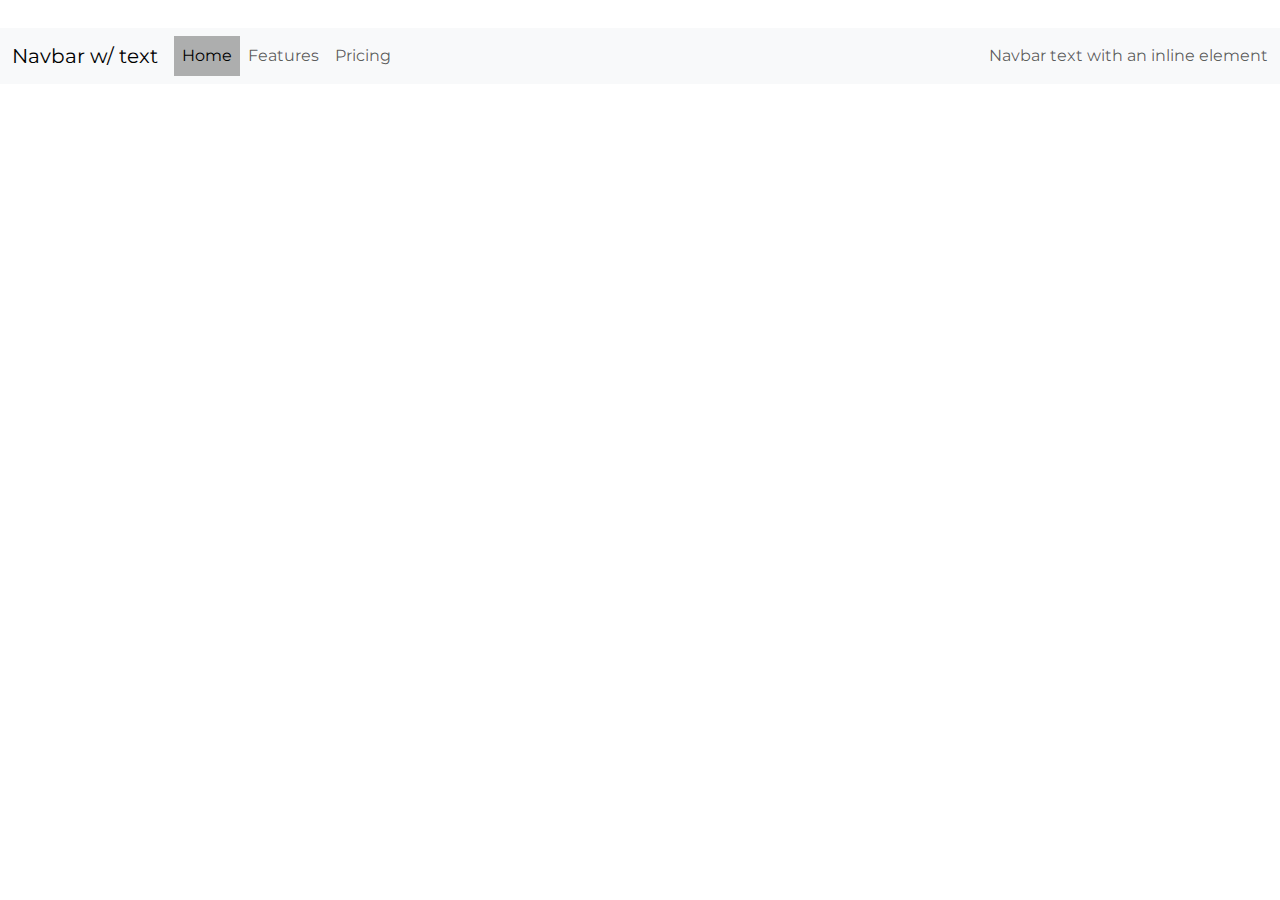
==== commit a2cd4c39: "арпрв" ====
--- a/index.html
+++ b/index.html
@@ -23,7 +23,30 @@
 </head>
 <body>
     <header class="header">
-        
+        <nav class="navbar navbar-expand-lg bg-body-tertiary">
+            <div class="container-fluid">
+            <a class="navbar-brand" href="#">Navbar w/ text</a>
+            <button class="navbar-toggler" type="button" data-bs-toggle="collapse" data-bs-target="#navbarText" aria-controls="navbarText" aria-expanded="false" aria-label="Toggle navigation">
+                <span class="navbar-toggler-icon"></span>
+            </button>
+            <div class="collapse navbar-collapse" id="navbarText">
+                <ul class="navbar-nav me-auto mb-2 mb-lg-0">
+                <li class="nav-item">
+                    <a class="nav-link active" aria-current="page" href="#">Home</a>
+                </li>
+                <li class="nav-item">
+                    <a class="nav-link" href="#">Features</a>
+                </li>
+                <li class="nav-item">
+                    <a class="nav-link" href="#">Pricing</a>
+                </li>
+                </ul>
+                <span class="navbar-text">
+                Navbar text with an inline element
+                </span>
+            </div>
+            </div>
+        </nav>
     </header>
     
     <main class="main">
